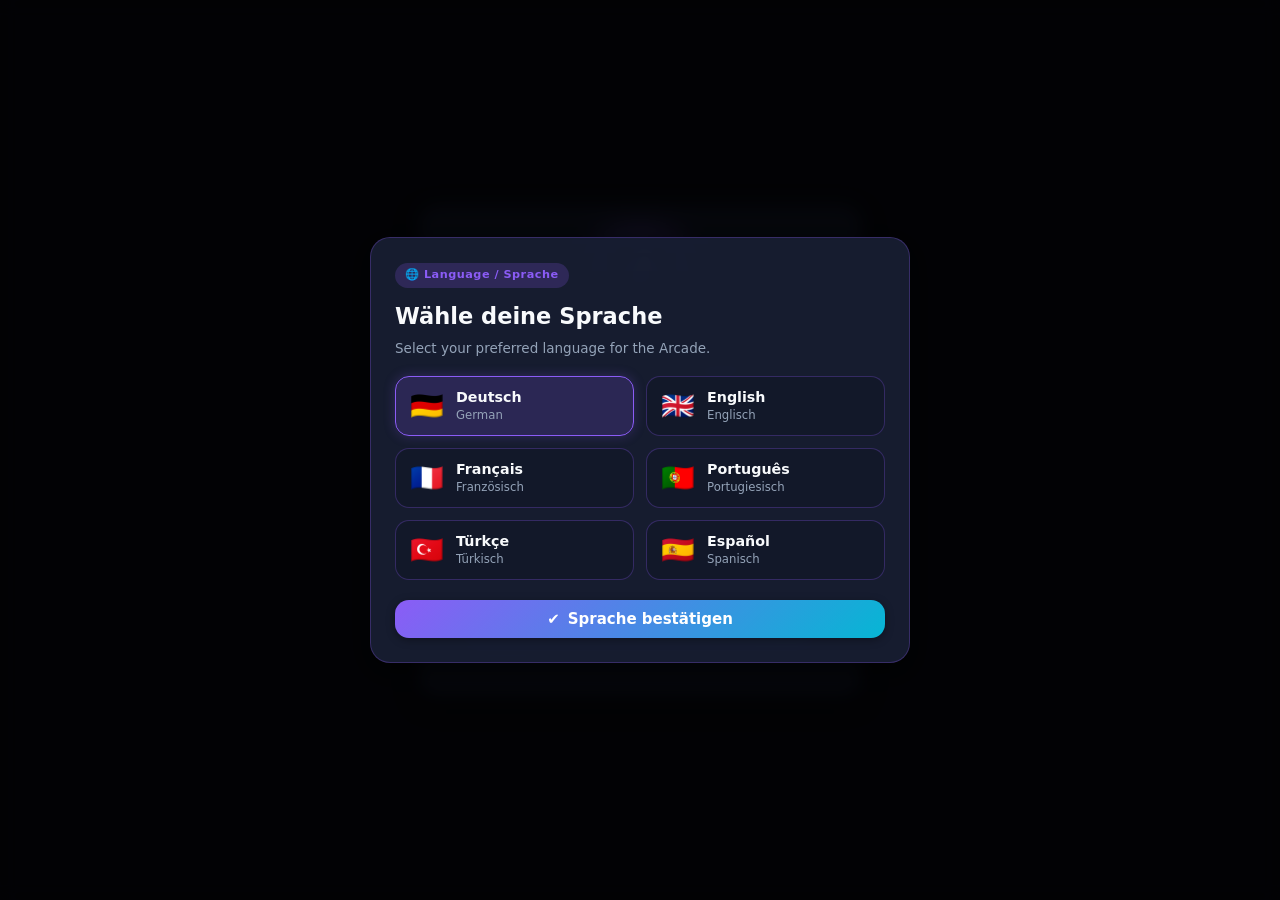
==== index.html @ ad08023c "Release v0.0.47: Real Web-Push notifications for lock-screen / sleeping phones via APNs & FCM" ====
<!DOCTYPE html>
<html lang="de" data-theme="synthwave" data-anim="snappy" data-low-end="false">
  <head>
    <meta charset="UTF-8" />
    <meta name="viewport" content="width=device-width, initial-scale=1.0, maximum-scale=1.0, user-scalable=no" />
    <meta name="theme-color" content="#8b5cf6" />
    <meta name="description" content="Noel Arcade Universe - Die offizielle PWA Gaming & Retro-Suite von noel190427-oss mit 7 Spielen, Minimax KI, VIP Universe & Chiptune Jukebox." />
    <title>Noel Arcade Universe • by noel190427-oss</title>

    <!-- Standard & Windows Desktop PWA Icon Tags -->
    <link rel="icon" href="favicon.svg" type="image/svg+xml" />
    <link rel="icon" type="image/png" sizes="192x192" href="icon-192.png" />
    <link rel="icon" type="image/png" sizes="512x512" href="icon-512.png" />
    <link rel="shortcut icon" href="icon-192.png" type="image/png" />
    <link rel="apple-touch-icon" href="icon-192.png" />
    <meta name="msapplication-TileImage" content="icon-512.png" />
    <meta name="msapplication-TileColor" content="#0a0d17" />

    <link rel="manifest" href="manifest.json" />
    <link rel="stylesheet" href="style.css?v=0.0.42" />
  </head>
  <body>
    <!-- Confetti & Fireworks Particle Canvas -->
    <canvas id="confetti-canvas" class="confetti-canvas" aria-hidden="true"></canvas>

    <!-- VIP Mouse / Touch Sparkle Trail Canvas -->
    <canvas id="vip-sparkle-canvas" class="vip-sparkle-canvas hidden" aria-hidden="true"></canvas>

    <!-- CRT Scanlines Overlay (Optional in Retro Theme) -->
    <div class="scanlines-overlay" id="scanlines-layer" aria-hidden="true"></div>

    <!-- FIRST VISIT: Language Selection Overlay -->
    <section id="language-overlay" class="modal-overlay hidden" aria-modal="true" role="dialog" aria-label="Language Selection">
      <div class="modal-card language-modal-card">
        <div class="modal-badge">🌐 Language / Sprache</div>
        <h2 id="lang-title">Wähle deine Sprache</h2>
        <p class="modal-subtext" id="lang-subtitle">Select your preferred language for the Arcade.</p>
        
        <div class="language-grid" id="language-grid">
          <button class="lang-card active-lang" data-lang="de">
            <span class="flag-icon">🇩🇪</span>
            <div class="lang-info">
              <strong>Deutsch</strong>
              <small>German</small>
            </div>
          </button>
          <button class="lang-card" data-lang="en">
            <span class="flag-icon">🇬🇧</span>
            <div class="lang-info">
              <strong>English</strong>
              <small>Englisch</small>
            </div>
          </button>
          <button class="lang-card" data-lang="fr">
            <span class="flag-icon">🇫🇷</span>
            <div class="lang-info">
              <strong>Français</strong>
              <small>Französisch</small>
            </div>
          </button>
          <button class="lang-card" data-lang="pt">
            <span class="flag-icon">🇵🇹</span>
            <div class="lang-info">
              <strong>Português</strong>
              <small>Portugiesisch</small>
            </div>
          </button>
          <button class="lang-card" data-lang="tr">
            <span class="flag-icon">🇹🇷</span>
            <div class="lang-info">
              <strong>Türkçe</strong>
              <small>Türkisch</small>
            </div>
          </button>
          <button class="lang-card" data-lang="es">
            <span class="flag-icon">🇪🇸</span>
            <div class="lang-info">
              <strong>Español</strong>
              <small>Spanisch</small>
            </div>
          </button>
        </div>

        <button id="confirm-language-btn" class="primary-button full-width">
          <span class="btn-icon">✔️</span> <span data-i18n="confirm_language">Sprache bestätigen</span>
        </button>
      </div>
    </section>

    <!-- QUANTUM CRYPTOGRAPHIC VIP SECURITY PIN PAD MODAL -->
    <section id="vip-auth-modal" class="modal-overlay hidden" aria-modal="true" role="dialog" aria-label="VIP Quantum Security Passcode">
      <div class="modal-card vip-auth-card">
        <div class="modal-header">
          <div class="admin-title-row">
            <span class="security-shield-icon">🛡️</span>
            <div>
              <h2 data-i18n="vip_auth_title">VIP Quantum Security</h2>
              <small data-i18n="vip_auth_subtitle">256-Bit Branching Verifikation</small>
            </div>
          </div>
          <button class="close-modal-btn" id="close-vip-auth-btn" aria-label="Schließen">✕</button>
        </div>

        <div class="vip-auth-body">
          <p class="vip-auth-hint" data-i18n="vip_auth_prompt">Gib den 6-stelligen verschlüsselten VIP Master-Code ein:</p>
          
          <!-- 6 PIN Slot Display -->
          <div class="pin-display-container">
            <div class="pin-slot" data-slot="0"><span class="pin-dot"></span></div>
            <div class="pin-slot" data-slot="1"><span class="pin-dot"></span></div>
            <div class="pin-slot" data-slot="2"><span class="pin-dot"></span></div>
            <div class="pin-slot" data-slot="3"><span class="pin-dot"></span></div>
            <div class="pin-slot" data-slot="4"><span class="pin-dot"></span></div>
            <div class="pin-slot" data-slot="5"><span class="pin-dot"></span></div>
          </div>

          <div class="pin-status-msg" id="pin-auth-status">[BEREIT FÜR EINGABE]</div>

          <!-- Keypad Grid -->
          <div class="pin-keypad-grid" id="pin-keypad-grid">
            <button class="keypad-btn" data-key="1">1</button>
            <button class="keypad-btn" data-key="2">2</button>
            <button class="keypad-btn" data-key="3">3</button>
            <button class="keypad-btn" data-key="4">4</button>
            <button class="keypad-btn" data-key="5">5</button>
            <button class="keypad-btn" data-key="6">6</button>
            <button class="keypad-btn" data-key="7">7</button>
            <button class="keypad-btn" data-key="8">8</button>
            <button class="keypad-btn" data-key="9">9</button>
            <button class="keypad-btn action-key" id="pin-key-clear" title="Löschen">CLR</button>
            <button class="keypad-btn" data-key="0">0</button>
            <button class="keypad-btn action-key" id="pin-key-backspace" title="Rücktaste">⌫</button>
          </div>

          <div class="pin-auth-footer-actions">
            <button class="ghost-button btn-small" id="pin-scramble-btn" title="Tasten anordnen zur Spionageabwehr">🔀 Tasten mischen</button>
            <button class="primary-button vip-gold-btn" id="pin-submit-verify-btn">
              <span>🔓</span> <span data-i18n="verify_code_btn">Verifizieren</span>
            </button>
          </div>
        </div>
      </div>
    </section>

    <!-- WELCOME / ONBOARDING SCREEN -->
    <section id="welcome-screen" class="welcome-screen" aria-modal="true" role="dialog">
      <div class="welcome-card">
        <div class="hero-icon-wrap">
          <img src="favicon.svg" alt="Arcade Icon" class="hero-logo" />
        </div>
        <p class="eyebrow" data-i18n="arcade_edition">Arcade Collection Ultra</p>
        <h1 data-i18n="game_lounge_title">Game Lounge</h1>

        <!-- Step 1: Tutorial Card -->
        <div id="tutorial-card" class="tutorial-card">
          <h2 data-i18n="how_it_works">So geht's</h2>
          <ul class="feature-list">
            <li><span class="bullet-icon">🎮</span> <span data-i18n="tut_step1">7 Retro- & Arcade-Spiele mit intelligenter KI.</span></li>
            <li><span class="bullet-icon">🤖</span> <span data-i18n="tut_step2">Unbesiegbarer Minimax, Markov KI & VIP Admin Menü.</span></li>
            <li><span class="bullet-icon">⚡</span> <span data-i18n="tut_step3">Offline-fähig, 6 Themes, 4 Animationsstile & Low-End Sparmodus.</span></li>
          </ul>
          <button id="continue-tutorial" class="primary-button full-width">
            <span data-i18n="continue_btn">Weiter</span> ➔
          </button>
        </div>

        <!-- Step 2: Name & Avatar Panel -->
        <div id="name-panel" class="name-panel hidden">
          <label for="player-name" data-i18n="what_is_your_name">Wie heißt du?</label>
          <div class="avatar-picker" id="avatar-picker" aria-label="Avatar wählen">
            <button class="avatar-opt active-avatar" data-avatar="👾">👾</button>
            <button class="avatar-opt" data-avatar="🕹️">🕹️</button>
            <button class="avatar-opt" data-avatar="🍄">🍄</button>
            <button class="avatar-opt" data-avatar="🏎️">🏎️</button>
            <button class="avatar-opt" data-avatar="🚀">🚀</button>
            <button class="avatar-opt" data-avatar="🐱">🐱</button>
            <button class="avatar-opt" data-avatar="⚡">⚡</button>
            <button class="avatar-opt" data-avatar="👑">👑</button>
          </div>
          <div class="name-row">
            <input id="player-name" type="text" maxlength="18" placeholder="Dein Spielername" autocomplete="off" />
            <button id="start-game" class="primary-button">
              <span data-i18n="start_game_btn">Los geht's</span> 🚀
            </button>
          </div>
        </div>
      </div>
    </section>

    <!-- MAIN APP SHELL -->
    <main class="app-shell" id="app-shell">
      <!-- TOP NAVIGATION BAR -->
      <header class="topbar hidden" id="topbar">
        <div class="brand-group">
          <div class="logo-title-row">
            <span class="brand-badge" id="brand-badge-el">NOEL</span>
            <h1 class="brand-heading" data-i18n="brand_title">Noel Arcade</h1>
          </div>
          <div class="status-tags">
            <span class="pill-badge pill-online" id="network-status" title="Netzwerkstatus">🟢 Online</span>
            <span class="pill-badge pill-eco hidden" id="eco-badge" title="Low-End Modus aktiv">⚡ ECO</span>
            <span class="pill-badge pill-vip hidden" id="vip-badge-tag" title="VIP Admin aktiv">👑 VIP DEV</span>
          </div>
        </div>

        <div class="topbar-controls">
          <!-- VIP Interactive Money Wallet (Visible & Clickable for VIP) -->
          <div class="vip-wallet-chip hidden" id="vip-wallet-chip" title="VIP Münz-Konto & Geld-Drucker">
            <span>💰</span>
            <strong id="vip-wallet-coins">0</strong>
            <button class="vip-quick-money-btn" id="quick-add-money-btn" title="Münzen drucken">+ Geld</button>
          </div>

          <div class="player-chip" id="player-profile-trigger" title="Spielerprofil ansehen">
            <span class="player-avatar-mini" id="topbar-avatar">👾</span>
            <span class="player-name-label" id="player-label">Gast</span>
          </div>

          <button id="open-vip-btn" class="icon-button vip-trigger-btn" title="VIP & Admin Konsole" aria-label="VIP Admin">
            👑 <span class="vip-glow-dot"></span>
          </button>
          <button id="open-lang-btn" class="icon-button" title="Sprache ändern" aria-label="Sprache">
            <span id="current-lang-tag">🇩🇪 DE</span>
          </button>
          <button id="open-trophies-btn" class="icon-button" title="Errungenschaften & Trophäen" aria-label="Trophäen">
            🏆 <span class="badge-count" id="trophy-count">0</span>
          </button>
          <button id="toggle-sound-btn" class="icon-button" title="Sound umschalten" aria-label="Sound">
            <span id="sound-icon">🔊</span>
          </button>
          <button id="open-shop-btn" class="icon-button" title="🛍️ Coin-Shop & Upgrades" aria-label="Shop" style="background: linear-gradient(135deg, rgba(245, 158, 11, 0.25), rgba(234, 179, 8, 0.4)); border: 1px solid var(--accent-gold); color: #fef08a;">
            🛍️ <span style="font-size:0.75rem; font-weight:bold;">Shop</span>
          </button>
          <button id="open-settings-btn" class="icon-button" title="Einstellungen & Themes" aria-label="Einstellungen">
            ⚙️
          </button>
          <button id="app-reload-btn" class="icon-button" title="App & Spiele neu laden (Aktualisieren ohne F-Tasten)" aria-label="Neu laden">
            🔄
          </button>
        </div>
      </header>

      <!-- VIP SPECIAL ANNOUNCEMENT BANNER -->
      <div class="vip-announcement-banner hidden" id="vip-announcement-banner">
        <span class="vip-announcement-icon">👑</span>
        <span class="vip-announcement-text" id="vip-banner-text">VIP ELITE STATUS AKTIV • Unbegrenzte Cheats, Geld-Drucker & 300cc freigeschaltet!</span>
      </div>

      <!-- RETRO CHIPTUNE JUKEBOX BAR -->
      <div class="jukebox-bar hidden" id="jukebox-bar">
        <div class="jukebox-controls">
          <button class="jukebox-btn" id="jukebox-prev-btn" title="Vorheriger Track">⏮</button>
          <button class="jukebox-btn play-btn" id="jukebox-toggle-btn" title="BGM Chiptune Musik abspielen">▶</button>
          <button class="jukebox-btn" id="jukebox-next-btn" title="Nächster Track">⏭</button>
        </div>
        <div class="jukebox-info">
          <div class="jukebox-visualizer" id="jukebox-vis">
            <span class="vis-bar"></span>
            <span class="vis-bar"></span>
            <span class="vis-bar"></span>
            <span class="vis-bar"></span>
            <span class="vis-bar"></span>
          </div>
          <span class="jukebox-track-name" id="jukebox-track-label">🎶 Chiptune Jukebox: Aus</span>
        </div>
      </div>

      <!-- QUICK NAV BAR -->
      <div class="quick-nav-bar" style="display:flex; gap:8px; margin: 8px 12px 12px 12px; flex-wrap:wrap; justify-content:space-between;">
        <button id="launcher-shop-btn" class="primary-button btn-small" style="flex:1; min-width:135px; background:linear-gradient(135deg, #f59e0b, #eab308); color:#000; font-weight:800; box-shadow: 0 4px 14px rgba(245, 158, 11, 0.35);">
          <span>🛍️</span> Coin-Shop
        </button>
        <button id="launcher-settings-btn" class="secondary-button btn-small" style="flex:1; min-width:135px; background:linear-gradient(135deg, #0284c7, #06b6d4); font-weight:800; color:#fff; box-shadow: 0 4px 14px rgba(6, 182, 212, 0.35);">
          <span>⚙️</span> Einstellungen
        </button>
        <button id="launcher-vip-btn" class="ghost-button btn-small" style="flex:1; min-width:135px; border:1.5px solid #facc15; color:#facc15; font-weight:800; background:rgba(250, 204, 21, 0.08); box-shadow: 0 4px 14px rgba(250, 204, 21, 0.2);">
          <span>👑</span> VIP Admin
        </button>
        <button id="launcher-trophies-btn" class="secondary-button btn-small" style="flex:1; min-width:135px; background:linear-gradient(135deg, #8b5cf6, #ec4899); font-weight:800; color:#fff; box-shadow: 0 4px 14px rgba(139, 92, 246, 0.35);">
          <span>🏆</span> Trophäen
        </button>
      </div>

      <!-- GAME LAUNCHER SELECTOR -->
      <section class="launcher hidden" id="launcher" aria-label="Spiele-Liste">
        <button class="game-card active" data-game="tictactoe" id="btn-game-tictactoe">
          <span class="game-icon">❌⭕</span>
          <div class="game-card-text">
            <strong>Tic-Tac-Toe</strong>
            <small data-i18n="card_ttt_sub">Minimax KI</small>
          </div>
        </button>
        <button class="game-card" data-game="memory" id="btn-game-memory">
          <span class="game-icon">🧠</span>
          <div class="game-card-text">
            <strong>Memory</strong>
            <small data-i18n="card_memory_sub">Paare finden</small>
          </div>
        </button>
        <button class="game-card" data-game="supermario" id="btn-game-supermario">
          <span class="game-icon">🍄🏃</span>
          <div class="game-card-text">
            <strong>Super Mario Run</strong>
            <small data-i18n="card_mario_sub">Raycast KI & Sprung</small>
          </div>
        </button>
        <button class="game-card" data-game="mariokart" id="btn-game-mariokart">
          <span class="game-icon">🏁🏎️</span>
          <div class="game-card-text">
            <strong>Mario Kart Rush</strong>
            <small data-i18n="card_kart_sub">50cc-200cc & Items</small>
          </div>
        </button>
        <button class="game-card" data-game="rps" id="btn-game-rps">
          <span class="game-icon">✊🖐️✌️</span>
          <div class="game-card-text">
            <strong data-i18n="card_rps_title">RPSLS</strong>
            <small data-i18n="card_rps_sub">Markov Vorhersage-KI</small>
          </div>
        </button>
        <button class="game-card" data-game="snake" id="btn-game-snake">
          <span class="game-icon">🐍⚡</span>
          <div class="game-card-text">
            <strong>Neon Snake</strong>
            <small data-i18n="card_snake_sub">Retro Schlangenjagd</small>
          </div>
        </button>
        <button class="game-card" data-game="brickbreaker" id="btn-game-brickbreaker">
          <span class="game-icon">🧱💥</span>
          <div class="game-card-text">
            <strong>Cyber Bricks</strong>
            <small data-i18n="card_bricks_sub">Laser Breakout</small>
          </div>
        </button>
      </section>

      <!-- GAME 1: TIC-TAC-TOE -->
      <section id="tictactoe" class="game-panel active-panel">
        <div class="panel-header">
          <div class="panel-title-wrap">
            <h2>❌⭕ Tic-Tac-Toe</h2>
            <span class="panel-subtitle" data-i18n="ttt_desc">Klassisches 3-in-einer-Reihe mit wählbarer KI</span>
          </div>
          <div class="header-action-group">
            <button class="ghost-button how-to-play-btn" data-guide-game="tictactoe" id="ttt-how-to-play-btn">❓ <span data-i18n="how_to_play">Anleitung</span></button>
            <button class="primary-button" id="reset-tictactoe" data-i18n="restart_btn">Neu starten</button>
          </div>
        </div>

        <div class="panel-controls-row">
          <!-- Opponent Selector -->
          <div class="mode-switch-group" aria-label="Gegner-Modus">
            <button class="mode-button" data-mode="human" data-i18n="mode_human">Mensch vs Mensch</button>
            <button class="mode-button active-mode" data-mode="ai" data-i18n="mode_ai">Mensch vs KI</button>
            <button class="mode-button mp-open-trigger" data-game-type="tictactoe" id="ttt-mp-btn">🌐 Online (Raum-Code)</button>
          </div>

          <!-- AI Difficulty Selector -->
          <div class="mode-switch-group" id="ttt-difficulty-group" aria-label="KI-Schwierigkeit">
            <button class="mode-button" data-ttt-diff="easy" data-i18n="diff_easy">Leicht</button>
            <button class="mode-button" data-ttt-diff="medium" data-i18n="diff_medium">Mittel</button>
            <button class="mode-button active-mode" data-ttt-diff="master" data-i18n="diff_master">Meister (Minimax)</button>
          </div>
        </div>

        <div class="status-banner" id="ttt-status">Du bist X. Die KI spielt O. Du bist am Zug.</div>

        <div class="ttt-container">
          <div class="board" id="ttt-board" aria-label="Tic-Tac-Toe Spielfeld">
            <button class="cell" data-index="0" aria-label="Feld 1"><span class="cell-symbol"></span><span class="ai-eval-score"></span></button>
            <button class="cell" data-index="1" aria-label="Feld 2"><span class="cell-symbol"></span><span class="ai-eval-score"></span></button>
            <button class="cell" data-index="2" aria-label="Feld 3"><span class="cell-symbol"></span><span class="ai-eval-score"></span></button>
            <button class="cell" data-index="3" aria-label="Feld 4"><span class="cell-symbol"></span><span class="ai-eval-score"></span></button>
            <button class="cell" data-index="4" aria-label="Feld 5"><span class="cell-symbol"></span><span class="ai-eval-score"></span></button>
            <button class="cell" data-index="5" aria-label="Feld 6"><span class="cell-symbol"></span><span class="ai-eval-score"></span></button>
            <button class="cell" data-index="6" aria-label="Feld 7"><span class="cell-symbol"></span><span class="ai-eval-score"></span></button>
            <button class="cell" data-index="7" aria-label="Feld 8"><span class="cell-symbol"></span><span class="ai-eval-score"></span></button>
            <button class="cell" data-index="8" aria-label="Feld 9"><span class="cell-symbol"></span><span class="ai-eval-score"></span></button>
          </div>
        </div>

        <div class="game-footer-stats">
          <div class="stat-pill"><span data-i18n="stat_player_wins">Siege:</span> <strong id="ttt-wins-x">0</strong></div>
          <div class="stat-pill"><span data-i18n="stat_draws">Unentschieden:</span> <strong id="ttt-draws">0</strong></div>
          <div class="stat-pill"><span data-i18n="stat_ai_wins">KI-Siege:</span> <strong id="ttt-wins-o">0</strong></div>
        </div>
      </section>

      <!-- GAME 2: MEMORY -->
      <section id="memory" class="game-panel">
        <div class="panel-header">
          <div class="panel-title-wrap">
            <h2>🧠 Memory</h2>
            <span class="panel-subtitle" data-i18n="memory_desc">Finde alle Bildpaare mit möglichst wenigen Versuchen</span>
          </div>
          <div class="header-action-group">
            <button class="ghost-button mp-open-trigger" data-game-type="memory" id="memory-mp-btn">🌐 <span>Online (Raum-Code)</span></button>
            <button class="ghost-button how-to-play-btn" data-guide-game="memory" id="memory-how-to-play-btn">❓ <span data-i18n="how_to_play">Anleitung</span></button>
            <button class="primary-button" id="reset-memory" data-i18n="reshuffle_btn">Neu mischen</button>
          </div>
        </div>

        <div class="panel-controls-row">
          <!-- Theme pack selection -->
          <div class="mode-switch-group" aria-label="Memory Theme">
            <button class="mode-button active-mode" data-mem-theme="arcade">🎮 Arcade</button>
            <button class="mode-button" data-mem-theme="animals">🐾 Tiere</button>
            <button class="mode-button" data-mem-theme="food">🍕 Essen</button>
            <button class="mode-button" data-mem-theme="space">🚀 Space</button>
            <button class="mode-button vip-lock-item" data-mem-theme="vipdiamond" id="mem-vip-theme-btn">👑 VIP Diamond <span class="vip-lock-badge">🔒</span></button>
          </div>
          <!-- Grid size selection -->
          <div class="mode-switch-group" aria-label="Feldgröße">
            <button class="mode-button active-mode" data-mem-grid="4x4">4x4 (8 Paare)</button>
            <button class="mode-button" data-mem-grid="4x5">4x5 (10 Paare)</button>
          </div>
        </div>

        <div class="memory-stats-bar">
          <div class="stat-pill"><span data-i18n="stat_pairs_found">Paare:</span> <strong id="memory-score">0</strong>/<span id="memory-total-pairs">8</span></div>
          <div class="stat-pill"><span data-i18n="stat_attempts">Versuche:</span> <strong id="memory-attempts">0</strong></div>
          <div class="stat-pill"><span data-i18n="stat_combo">Streak:</span> <strong id="memory-combo">0x</strong> 🔥</div>
          <div class="stat-pill"><span data-i18n="stat_time">Zeit:</span> <strong id="memory-timer">0s</strong></div>
        </div>

        <div class="memory-grid-wrapper">
          <div class="memory-grid grid-4x4" id="memory-board" aria-label="Memory Karten"></div>
        </div>
      </section>

      <!-- GAME 3: SUPER MARIO RUN -->
      <section id="supermario" class="game-panel">
        <div class="panel-header">
          <div class="panel-title-wrap">
            <h2>🍄🏃 Super Mario Run</h2>
            <span class="panel-subtitle" data-i18n="mario_desc">Prädiktive Raycast-KI, Doppelsprung & Münzenjagd</span>
          </div>
          <div class="header-action-group">
            <button class="ghost-button how-to-play-btn" data-guide-game="supermario" id="mario-how-to-play-btn">❓ <span data-i18n="how_to_play">Anleitung</span></button>
            <button class="ghost-button vip-lock-item" id="mario-gold-suit-toggle" title="VIP Gold-Anzug & Flugsprung">👑 Gold-Anzug <span class="vip-lock-badge">🔒</span></button>
            <button class="ghost-button" id="mario-ai-toggle" title="KI-Autopilot">🤖 <span data-i18n="ai_autopilot">Autopilot</span></button>
            <button class="primary-button" id="reset-supermario" data-i18n="restart_btn">Neu starten</button>
          </div>
        </div>

        <div class="runner-toolbar">
          <div class="stat-pill"><span data-i18n="stat_score">Score:</span> <strong id="mario-score">0</strong></div>
          <div class="stat-pill">🪙 <span data-i18n="stat_coins">Münzen:</span> <strong id="mario-coins">0</strong></div>
          <div class="stat-pill">🏆 <span data-i18n="stat_highscore">Best:</span> <strong id="mario-highscore">0</strong></div>
          
          <div class="runner-mode-switch" aria-label="Mario Schwierigkeitsmodus">
            <button class="mario-mode-button active-mode" data-mario-mode="easy" data-i18n="diff_easy">Leicht</button>
            <button class="mario-mode-button" data-mario-mode="medium" data-i18n="diff_medium">Mittel</button>
            <button class="mario-mode-button" data-mario-mode="hard" data-i18n="diff_hard">Schwer</button>
          </div>
        </div>

        <div class="status-banner" id="mario-status" data-i18n="mario_hint">Tippe in die Welt oder drücke [LEERTASTE] zum Springen! (Doppelsprung aktiv)</div>

        <div class="runner-world-container">
          <!-- Live AI Autopilot HUD Indicator -->
          <div class="ai-live-hud hidden" id="mario-ai-hud">
            <span class="ai-hud-pulse"></span>
            <strong>🤖 KI-AUTOPILOT AKTIV</strong>
            <span id="mario-ai-telemetry">Raycast: Scanner bereit</span>
          </div>

          <div class="runner-world" id="mario-world" aria-label="Super Mario Runner World" tabindex="0">
            <!-- Parallax layers -->
            <div class="parallax-layer bg-sky"></div>
            <div class="parallax-layer bg-mountains" id="mario-mountains"></div>
            <div class="parallax-layer bg-hills" id="mario-hills"></div>
            <div class="cloud cloud-1"></div>
            <div class="cloud cloud-2"></div>
            <div class="cloud cloud-3"></div>

            <div class="goal-flag" id="mario-goal-flag">
              <span class="goal-flag-top"></span>
              <span class="goal-flag-pole"></span>
            </div>

            <div class="runner-floor" id="mario-floor"></div>
            <div class="runner-shadow" id="mario-shadow"></div>

            <div class="runner-character" id="mario-runner">
              <div class="mario-hat"></div>
              <div class="mario-face"></div>
              <div class="mario-body"></div>
              <div class="mario-arm"></div>
              <div class="mario-leg"></div>
              <div class="god-mode-aura hidden" id="mario-god-aura"></div>
            </div>

            <!-- Particle dust container -->
            <div class="particle-container" id="mario-particles"></div>
            
            <!-- AI Laser Raycast Visualizer Canvas -->
            <canvas class="ai-raycast-canvas" id="mario-raycast-canvas" width="600" height="220"></canvas>

            <!-- Super Mario Run Countdown Overlay (3, 2, 1, RUN!) -->
            <div class="mario-countdown-overlay hidden" id="mario-countdown-overlay">
              <div class="traffic-lights">
                <span class="light red" id="mario-light-1"></span>
                <span class="light yellow" id="mario-light-2"></span>
                <span class="light green" id="mario-light-3"></span>
              </div>
              <h2 class="countdown-text" id="mario-countdown-text">READY</h2>
            </div>
          </div>
        </div>

        <div class="progress-wrap">
          <span class="progress-label-start">🚩 0m</span>
          <div class="progress-track">
            <div class="progress-fill" id="mario-progress-fill"></div>
          </div>
          <span class="progress-label-end" id="mario-progress-label">0%</span>
        </div>
      </section>

      <!-- GAME 4: MARIO KART RUSH -->
      <section id="mariokart" class="game-panel">
        <div class="panel-header">
          <div class="panel-title-wrap">
            <h2>🏁🏎️ Mario Kart Rush</h2>
            <span class="panel-subtitle" data-i18n="kart_desc">50cc-200cc Cups, Mystery Item-Boxen, Drift & 6 KI-Gegner</span>
          </div>
          <div class="header-action-group">
            <button class="ghost-button how-to-play-btn" data-guide-game="mariokart" id="kart-how-to-play-btn">❓ <span data-i18n="how_to_play">Anleitung</span></button>
            <button class="primary-button" id="reset-mariokart" data-i18n="restart_btn">Neu starten</button>
          </div>
        </div>

        <!-- CC Engine / Difficulty Selector (With VIP 200cc & 300cc Locks) -->
        <div class="panel-controls-row">
          <div class="mode-switch-group" aria-label="Hubraum Klasse">
            <button class="mode-button active-mode" data-kart-cc="50">🏎️ 50cc</button>
            <button class="mode-button" data-kart-cc="100">🏎️ 100cc</button>
            <button class="mode-button" data-kart-cc="150">🏎️ 150cc</button>
            <button class="mode-button vip-lock-item" data-kart-cc="200" id="kart-200cc-btn">⚡ 200cc <span class="vip-lock-badge">🔒</span></button>
            <button class="mode-button vip-lock-item" data-kart-cc="300" id="kart-300cc-btn">👑 300cc VIP <span class="vip-lock-badge">🔒</span></button>
          </div>
          <button class="ghost-button toggle-pill" id="toggle-auto-gas">
            🏎️ <span data-i18n="auto_gas_label">Auto-Gas:</span> <strong id="auto-gas-status">AUS</strong>
          </button>
        </div>

        <div class="kart-hud-bar">
          <div class="stat-pill"><span data-i18n="stat_position">Rang:</span> <strong id="kart-rank-pill">#1 / 7</strong></div>
          <div class="stat-pill">⚡ <span data-i18n="stat_speed">Speed:</span> <strong id="kart-speed-pill">0 km/h</strong></div>
          <div class="stat-pill">🔥 <span data-i18n="stat_drift_boost">Drift-Turbo:</span> <strong id="kart-turbo-pill">0%</strong></div>
          <div class="stat-pill">📦 <span data-i18n="stat_item">Item:</span> <strong id="kart-item-pill">LEER</strong></div>
          <div class="stat-pill">🏁 <span data-i18n="stat_distance">Distanz:</span> <strong id="kart-distance-pill">0m / 2000m</strong></div>
        </div>

        <div class="mario-kart-controls-hint">
          <span data-i18n="kart_controls_hint">⌨️ <strong>W / ↑</strong> Gas | <strong>S / ↓</strong> Bremse | <strong>A/D / ←/→</strong> Lenken | <strong>SHIFT/SPACE</strong> Driften | <strong>E</strong> Item nutzen</span>
        </div>

        <div class="canvas-center-wrap">
          <div class="kart-canvas-wrapper">
            <canvas id="mario-kart-canvas" width="480" height="320" aria-label="Mario Kart Rennstrecke"></canvas>
            
            <!-- Race Countdown Overlay (3, 2, 1, GO!) -->
            <div class="kart-countdown-overlay hidden" id="kart-countdown-overlay">
              <div class="traffic-lights">
                <span class="light red" id="traffic-light-1"></span>
                <span class="light yellow" id="traffic-light-2"></span>
                <span class="light green" id="traffic-light-3"></span>
              </div>
              <h2 class="countdown-text" id="kart-countdown-text">READY</h2>
            </div>

            <!-- Mini-map radar overlay -->
            <div class="kart-minimap" id="kart-minimap" aria-hidden="true">
              <div class="minimap-track">
                <div class="minimap-finish">🏁</div>
                <div class="minimap-marker marker-player" id="radar-player"></div>
                <div class="minimap-marker marker-bot" id="radar-bot-0"></div>
                <div class="minimap-marker marker-bot" id="radar-bot-1"></div>
                <div class="minimap-marker marker-bot" id="radar-bot-2"></div>
                <div class="minimap-marker marker-bot" id="radar-bot-3"></div>
                <div class="minimap-marker marker-bot" id="radar-bot-4"></div>
                <div class="minimap-marker marker-bot" id="radar-bot-5"></div>
              </div>
            </div>
          </div>
        </div>

        <!-- Touch Controls for Mobile Kart -->
        <div class="mobile-touch-controls" id="kart-touch-controls">
          <div class="touch-dpad-left">
            <button class="touch-btn" id="touch-kart-left" aria-label="Links">◀</button>
            <button class="touch-btn" id="touch-kart-right" aria-label="Rechts">▶</button>
          </div>
          <div class="touch-dpad-right">
            <button class="touch-btn btn-item" id="touch-kart-item" aria-label="Item nutzen">📦 ITEM</button>
            <button class="touch-btn btn-drift" id="touch-kart-drift" aria-label="Drift">⚡ DRIFT</button>
            <button class="touch-btn btn-brake" id="touch-kart-brake" aria-label="Bremse">🛑</button>
            <button class="touch-btn btn-gas" id="touch-kart-gas" aria-label="Gas">🏎️ GAS</button>
          </div>
        </div>

        <div class="status-banner" id="mario-kart-status">Rennziel: Besiege alle 6 KI-Fahrer und hole Platz 1!</div>
      </section>

      <!-- GAME 5: ROCK-PAPER-SCISSORS-LIZARD-SPOCK (RPSLS) -->
      <section id="rps" class="game-panel">
        <div class="panel-header">
          <div class="panel-title-wrap">
            <h2 data-i18n="rps_title">✊🖐️✌️ Stein, Papier, Schere</h2>
            <span class="panel-subtitle" data-i18n="rps_desc">Mit erweiterter Markov-Ketten Vorhersage-KI</span>
          </div>
          <div class="header-action-group">
            <button class="ghost-button how-to-play-btn" data-guide-game="rps" id="rps-how-to-play-btn">❓ <span data-i18n="how_to_play">Anleitung</span></button>
            <button class="primary-button" id="reset-rps" data-i18n="reset_points_btn">Punkte zurücksetzen</button>
          </div>
        </div>

        <div class="panel-controls-row">
          <div class="mode-switch-group" aria-label="RPS Spielmodus">
            <button class="mode-button active-mode" data-rps-mode="classic" data-i18n="rps_mode_classic">Klassisch (3 Optionen)</button>
            <button class="mode-button" data-rps-mode="lizard_spock" data-i18n="rps_mode_spock">Erweitert (RPSLS - 5 Optionen)</button>
          </div>
        </div>

        <div class="rps-stats-bar">
          <div class="stat-pill"><span data-i18n="stat_you">Du:</span> <strong id="rps-user-score">0</strong></div>
          <div class="stat-pill"><span data-i18n="stat_draws">Unentschieden:</span> <strong id="rps-draw-score">0</strong></div>
          <div class="stat-pill"><span data-i18n="stat_computer">Computer:</span> <strong id="rps-computer-score">0</strong></div>
          <div class="stat-pill">🔥 <span data-i18n="stat_streak">Streak:</span> <strong id="rps-streak">0</strong></div>
        </div>

        <div class="ai-prediction-card">
          <div class="ai-pred-header">
            <span class="ai-badge">🤖 MARKOV AI</span>
            <span class="ai-pred-text" id="rps-ai-prediction-label">Analysiere Spielermuster…</span>
          </div>
          <div class="ai-pred-meter">
            <div class="ai-pred-fill" id="rps-ai-meter-fill" style="width: 35%;"></div>
          </div>
          <div class="markov-heatmap-table hidden" id="markov-debug-table"></div>
        </div>

        <div class="rps-battlefield">
          <div class="racer-card player-box">
            <span class="battle-label" data-i18n="your_pick">Deine Wahl</span>
            <div class="battle-choice-icon" id="rps-user-choice-display">❔</div>
          </div>
          <div class="battle-vs">VS</div>
          <div class="racer-card ai-box">
            <span class="battle-label" data-i18n="ai_pick">KI Wahl</span>
            <div class="battle-choice-icon" id="rps-ai-choice-display">🤖</div>
          </div>
        </div>

        <div class="rps-controls" id="rps-choices-container">
          <button class="rps-choice" data-choice="Stein"><span class="rps-icon">✊</span> <span data-i18n="choice_rock">Stein</span></button>
          <button class="rps-choice" data-choice="Papier"><span class="rps-icon">🖐️</span> <span data-i18n="choice_paper">Papier</span></button>
          <button class="rps-choice" data-choice="Schere"><span class="rps-icon">✌️</span> <span data-i18n="choice_scissors">Schere</span></button>
          <button class="rps-choice rpsls-only hidden" data-choice="Echse"><span class="rps-icon">🦎</span> <span data-i18n="choice_lizard">Echse</span></button>
          <button class="rps-choice rpsls-only hidden" data-choice="Spock"><span class="rps-icon">🖖</span> <span data-i18n="choice_spock">Spock</span></button>
        </div>

        <div class="status-banner" id="rps-status" data-i18n="rps_prompt">Wähle dein Symbol und fordere die Vorhersage-KI heraus!</div>
      </section>

      <!-- GAME 6: NEON SNAKE RETRO -->
      <section id="snake" class="game-panel">
        <div class="panel-header">
          <div class="panel-title-wrap">
            <h2>🐍⚡ Neon Snake Retro</h2>
            <span class="panel-subtitle" data-i18n="snake_desc">Sammle Neon-Äpfel, Bonus-Blitze und wachse unendlich</span>
          </div>
          <div class="header-action-group">
            <button class="ghost-button how-to-play-btn" data-guide-game="snake" id="snake-how-to-play-btn">❓ <span data-i18n="how_to_play">Anleitung</span></button>
            <button class="primary-button" id="reset-snake" data-i18n="restart_btn">Neu starten</button>
          </div>
        </div>

        <div class="snake-hud-bar">
          <div class="stat-pill">🍎 <span data-i18n="stat_score">Score:</span> <strong id="snake-score">0</strong></div>
          <div class="stat-pill">🏆 <span data-i18n="stat_highscore">Highscore:</span> <strong id="snake-highscore">0</strong></div>
          <div class="stat-pill">⚡ <span data-i18n="stat_speed">Tempo:</span> <strong id="snake-speed-level">1x</strong></div>
        </div>

        <div class="canvas-center-wrap">
          <div class="snake-canvas-wrapper">
            <canvas id="snake-canvas" width="400" height="400" aria-label="Neon Snake Spielfeld"></canvas>
            <div class="snake-overlay-msg hidden" id="snake-overlay-msg">
              <h3 id="snake-overlay-title">Game Over</h3>
              <p id="snake-overlay-text">Punkte: 0</p>
              <button class="primary-button" id="snake-overlay-btn" data-i18n="play_again">Nochmal spielen</button>
            </div>
          </div>
        </div>

        <!-- Touch Controls for Snake -->
        <div class="snake-touch-dpad" id="snake-touch-dpad">
          <button class="snake-dpad-btn up" id="snake-touch-up">▲</button>
          <div class="snake-dpad-middle">
            <button class="snake-dpad-btn left" id="snake-touch-left">◀</button>
            <div class="snake-dpad-center"></div>
            <button class="snake-dpad-btn right" id="snake-touch-right">▶</button>
          </div>
          <button class="snake-dpad-btn down" id="snake-touch-down">▼</button>
        </div>

        <div class="status-banner" id="snake-status" data-i18n="snake_hint">Nutze Pfeiltasten, WASD oder das Steuerkreuz zum Steuern.</div>
      </section>

      <!-- GAME 7: CYBER BRICK BREAKER -->
      <section id="brickbreaker" class="game-panel">
        <div class="panel-header">
          <div class="panel-title-wrap">
            <h2>🧱💥 Cyber Brick Breaker</h2>
            <span class="panel-subtitle" data-i18n="bricks_desc">Zerstöre alle Steine, schnapp dir Power-ups und Laser</span>
          </div>
          <div class="header-action-group">
            <button class="ghost-button how-to-play-btn" data-guide-game="brickbreaker" id="bricks-how-to-play-btn">❓ <span data-i18n="how_to_play">Anleitung</span></button>
            <button class="primary-button" id="reset-bricks" data-i18n="restart_btn">Neu starten</button>
          </div>
        </div>

        <div class="brick-hud-bar">
          <div class="stat-pill">⭐ <span data-i18n="stat_score">Score:</span> <strong id="bricks-score">0</strong></div>
          <div class="stat-pill">❤️ <span data-i18n="stat_lives">Leben:</span> <strong id="bricks-lives">3</strong></div>
          <div class="stat-pill">🧱 <span data-i18n="stat_level">Level:</span> <strong id="bricks-level">1</strong></div>
          <div class="stat-pill">🏆 <span data-i18n="stat_highscore">Best:</span> <strong id="bricks-highscore">0</strong></div>
        </div>

        <div class="canvas-center-wrap">
          <div class="bricks-canvas-wrapper">
            <canvas id="bricks-canvas" width="440" height="340" aria-label="Brick Breaker Spielfeld"></canvas>
            <div class="bricks-overlay-msg hidden" id="bricks-overlay-msg">
              <h3 id="bricks-overlay-title">Level geschafft!</h3>
              <p id="bricks-overlay-text">Nächstes Level bereit</p>
              <button class="primary-button" id="bricks-overlay-btn" data-i18n="continue_btn">Weiter</button>
            </div>
          </div>
        </div>

        <!-- Touch Controls for Brick Breaker -->
        <div class="mobile-touch-controls" id="bricks-touch-controls">
          <button class="touch-btn paddle-touch" id="touch-paddle-left">◀ Links</button>
          <button class="touch-btn paddle-touch" id="touch-paddle-launch">🚀 Start / Laser</button>
          <button class="touch-btn paddle-touch" id="touch-paddle-right">Rechts ▶</button>
        </div>

        <div class="status-banner" id="bricks-status" data-i18n="bricks_hint">Bewege den Schläger mit Maus, Touch oder A/D / Pfeiltasten. [LEERTASTE] zum Starten.</div>
      </section>

      <!-- GLOBAL FOOTER -->
      <footer class="app-footer">
        <div class="footer-content">
          <span>🎮 Arcade Collection Ultra & VIP • PWA Offline Ready</span>
          <div class="footer-links">
            <button class="link-btn" id="footer-settings-btn" data-i18n="nav_settings">⚙️ Einstellungen</button>
            <a href="./stats.html" target="_blank" class="link-btn" style="color:#38bdf8; font-weight:700; text-decoration:none;">🟢 Live Spieler-Radar</a>
            <button class="link-btn" id="footer-stats-btn" data-i18n="nav_stats">📊 Statistiken</button>
            <button class="link-btn vip-footer-trigger" id="footer-vip-btn">👑 VIP Admin</button>
            <button class="link-btn" id="footer-reset-all" data-i18n="nav_reset_all">🔄 Alle Scores zurücksetzen</button>
          </div>
        </div>

        <!-- CREATOR & VERSION PILL BUBBLE (Matches Provided Design) -->
        <div class="creator-bubble-wrapper">
          <div class="creator-bubble" id="creator-bubble">
            <span class="bubble-brand" data-i18n="established_2026">ESTABLISHED 2026</span>
            <span class="bubble-divider" aria-hidden="true"></span>
            <span class="bubble-author"><span data-i18n="created_by">Erstellt von</span> <strong>noel190427-oss</strong></span>
            <span class="bubble-divider" aria-hidden="true"></span>
            <span class="bubble-version">v0.0.13 • 2026-09-23</span>
            <button class="bubble-link-btn" id="bubble-whats-new-btn" data-i18n="whats_new">Was ist neu?</button>
            <span class="bubble-divider" aria-hidden="true"></span>
            <button class="bubble-link-btn" id="bubble-privacy-btn" data-i18n="privacy">Datenschutz</button>
          </div>
        </div>
      </footer>
    </main>

    <!-- ==========================================================================
         ONLINE MULTIPLAYER LOBBY MODAL (2-10 PLAYERS, ROOM CODES)
         ========================================================================== -->
    <div id="multiplayer-modal" class="modal-overlay hidden" aria-modal="true" role="dialog" aria-label="Online Multiplayer Lobby">
      <div class="modal-card multiplayer-modal-card">
        <div class="modal-header">
          <div class="admin-title-row">
            <span style="font-size: 1.8rem;">🌐</span>
            <div>
              <h2 data-i18n="multiplayer_title">Online Multiplayer Lobby</h2>
              <small data-i18n="multiplayer_sub">Live-Duelle & Turniere mit 2 bis 10 Spielern</small>
            </div>
          </div>
          <button class="close-modal-btn" id="close-multiplayer-btn" aria-label="Schließen">✕</button>
        </div>

        <!-- 3-OPTION MODE BAR: 1. Offline/KI | 2. Raum erstellen | 3. Raum beitreten -->
        <div class="mp-mode-selection">
          <button class="mp-mode-btn" id="mp-btn-offline-mode">
            <span class="mp-btn-icon">🤖</span>
            <strong>Gegen Computer / KI</strong>
            <small>Offline mit Minimax KI spielen</small>
          </button>
          <button class="mp-mode-btn active-mp-tab" id="mp-tab-create">
            <span class="mp-btn-icon">➕</span>
            <strong>Raum erstellen</strong>
            <small>Host werden & Code teilen</small>
          </button>
          <button class="mp-mode-btn" id="mp-tab-join">
            <span class="mp-btn-icon">🔑</span>
            <strong>Raum beitreten</strong>
            <small>Mit 4-stelligem Code mitspielen</small>
          </button>
        </div>

        <!-- TAB CONTENT 1: RAUM ERSTELLEN -->
        <div class="mp-tab-pane" id="mp-pane-create">
          <div class="mp-form-group">
            <label>Dein Spielername:</label>
            <input type="text" id="mp-host-name" class="mp-input" maxlength="15" placeholder="z. B. Noel" />
          </div>

          <div class="mp-form-group">
            <label>Max. Spieleranzahl (2 bis 10 Spieler):</label>
            <div class="player-count-picker">
              <input type="range" id="mp-max-players-slider" min="2" max="10" value="2" class="mp-slider" />
              <span class="player-count-display" id="mp-max-players-val">2 Spieler</span>
            </div>
          </div>

          <div class="mp-form-group">
            <label>Spiel:</label>
            <select id="mp-game-select" class="mp-select">
              <option value="tictactoe">❌⭕ Tic-Tac-Toe</option>
              <option value="memory">🧠 Memory Matrix</option>
            </select>
          </div>

          <button class="primary-button mp-action-btn" id="mp-create-room-btn">
            <span>🚀 Raum erstellen & Code generieren</span>
          </button>
        </div>

        <!-- TAB CONTENT 2: RAUM BEITRETEN -->
        <div class="mp-tab-pane hidden" id="mp-pane-join">
          <div class="mp-form-group">
            <label>Dein Spielername:</label>
            <input type="text" id="mp-join-name" class="mp-input" maxlength="15" placeholder="Dein Name" />
          </div>

          <div class="mp-form-group">
            <label>4-stelliger Raum-Code:</label>
            <input type="number" id="mp-room-code-input" class="mp-input mp-code-input" placeholder="z. B. 4829" />
          </div>

          <button class="primary-button mp-action-btn" id="mp-join-room-btn">
            <span>🔑 Jetzt Raum beitreten</span>
          </button>
        </div>

        <!-- LOBBY WAITING SCREEN -->
        <div class="mp-lobby-waiting hidden" id="mp-lobby-waiting">
          <div class="room-code-badge-wrap">
            <span>DEIN RAUM-CODE:</span>
            <div class="room-code-large" id="mp-display-code">4829</div>
            <button class="ghost-button copy-code-btn" id="mp-copy-code-btn">📋 Code kopieren</button>
          </div>

          <div class="mp-players-list-wrap">
            <h4>Verbundene Spieler (<span id="mp-current-count">1</span>/<span id="mp-total-count">2</span>):</h4>
            <ul class="mp-players-ul" id="mp-players-ul">
              <!-- Dynamisch befüllt -->
            </ul>
          </div>

          <div class="mp-host-controls" id="mp-host-controls">
            <button class="primary-button mp-start-game-btn" id="mp-host-start-btn">🚀 Spiel jetzt starten</button>
            <p class="mp-waiting-hint">Das Spiel startet automatisch, sobald alle Spieler beigetreten sind.</p>
          </div>
        </div>

        <div class="mp-server-status-bar">
          <span class="mp-dot" id="mp-server-dot">🟢</span>
          <span id="mp-server-status-text">Multiplayer Engine bereit • Bis zu 10 Spieler</span>
        </div>

      </div>
    </div>

    <!-- ==========================================================================
         VIP & ADMINISTRATOR CONSOLE MODAL
         ========================================================================== -->
    <div id="admin-modal" class="modal-overlay hidden" aria-modal="true" role="dialog" aria-label="VIP & Admin Console">
      <div class="modal-card admin-modal-card">
        <div class="modal-header admin-modal-header">
          <div class="admin-title-row">
            <span class="vip-crown-icon">👑</span>
            <div>
              <h2 data-i18n="admin_title">VIP & Administrator Konsole</h2>
              <small data-i18n="admin_subtitle">Entwickler-Werkzeuge, Level-Freischaltung & God-Mode</small>
            </div>
          </div>
          <button class="close-modal-btn" id="close-admin-btn" aria-label="Schließen">✕</button>
        </div>

        <!-- VIP Navigation Tabs -->
        <div class="admin-tab-bar">
          <button class="admin-tab-btn active-admin-tab" data-admin-tab="bank">🏦 VIP Bank & Geld</button>
          <button class="admin-tab-btn" data-admin-tab="cheats">👑 Cheats & Unlock</button>
          <button class="admin-tab-btn" data-admin-tab="physics">⚡ Physik & Engine</button>
          <button class="admin-tab-btn" data-admin-tab="aidebug">🤖 KI & Debugger</button>
          <button class="admin-tab-btn" data-admin-tab="soundboard">🎹 VIP Soundboard</button>
          <button class="admin-tab-btn" data-admin-tab="notifications">🔔 Benachrichtigungen</button>
        </div>

        <!-- TAB 1: VIP BANK & MONEY GENERATOR -->
        <div class="admin-tab-content" id="admin-tab-bank">
          <div class="admin-box vip-bank-vault-box">
            <div class="bank-header-row">
              <div>
                <h3>🏦 VIP Tresor & Geld-Drucker</h3>
                <p class="admin-desc">Generiere unbegrenzte VIP Münzen & Guthaben für dein Arcade-Konto.</p>
              </div>
              <div class="bank-balance-display">
                <span class="balance-label">Guthaben:</span>
                <span class="balance-amount">🪙 <strong id="admin-bank-balance">0</strong></span>
              </div>
            </div>

            <!-- Quick Money Mint Buttons -->
            <div class="admin-btn-row" style="margin: 12px 0;">
              <button class="primary-button vip-gold-btn" id="btn-mint-1k">💵 +1.000 🪙</button>
              <button class="primary-button vip-gold-btn" id="btn-mint-10k">💰 +10.000 🪙</button>
              <button class="primary-button vip-gold-btn" id="btn-mint-100k">💎 +100.000 🪙</button>
              <button class="primary-button vip-gold-btn" id="btn-mint-1m">🏦 +1.000.000 🪙</button>
            </div>

            <!-- Custom Amount Mint -->
            <div class="custom-mint-row">
              <input type="number" id="custom-mint-input" placeholder="Eigener Betrag (z.B. 500000)" min="1" max="999999999" class="custom-mint-field" />
              <button class="secondary-button" id="btn-custom-mint">✨ Geld überweisen</button>
            </div>

            <div class="setting-row" style="margin-top: 14px;">
              <div>
                <strong>Unendlicher Münz-Multiplikator (x100)</strong>
                <p class="setting-desc">Jede gesammelte Münze in Spielen zählt 100-fach.</p>
              </div>
              <label class="toggle-switch">
                <input type="checkbox" id="admin-infinite-coins-toggle" />
                <span class="toggle-slider"></span>
              </label>
            </div>
          </div>
        </div>

        <!-- TAB 2: CHEATS & UNLOCKS -->
        <div class="admin-tab-content hidden" id="admin-tab-cheats">
          <!-- 1-Click Master Unlockers -->
          <div class="admin-box">
            <h3 data-i18n="admin_unlock_title">🔓 Sofort-Freischaltung</h3>
            <p class="admin-desc" data-i18n="admin_unlock_desc">Schalte alle Spielmodi, Cups, Raster und maximalen Trophäen mit 1 Klick frei.</p>
            <div class="admin-btn-row">
              <button class="primary-button vip-gold-btn" id="admin-unlock-all-btn">
                <span>👑</span> <span data-i18n="admin_btn_all_levels">Alle Level & Cups freischalten</span>
              </button>
              <button class="primary-button vip-gold-btn" id="admin-unlock-trophies-btn">
                <span>🏆</span> <span data-i18n="admin_btn_all_trophies">Alle 10 Trophäen freischalten</span>
              </button>
              <button class="secondary-button" id="admin-max-stats-btn">
                <span>💯</span> <span data-i18n="admin_btn_max_stats">Maximal-Statistiken vergeben</span>
              </button>
            </div>
          </div>

          <!-- God Mode Toggles -->
          <div class="admin-box">
            <h3 data-i18n="admin_godmode_title">🛡️ God-Mode & Unverwundbarkeit</h3>
            <div class="setting-row">
              <div>
                <strong>Super Mario Run: Unverwundbarkeit</strong>
                <p class="setting-desc">Mario läuft durch Hindernisse ohne Kollisionsschaden.</p>
              </div>
              <label class="toggle-switch">
                <input type="checkbox" id="admin-god-mario" />
                <span class="toggle-slider"></span>
              </label>
            </div>
            <div class="setting-row">
              <div>
                <strong>Mario Kart: Dauer-Turbo & Stern-Power</strong>
                <p class="setting-desc">Unendlicher Boost, 150 km/h Topspeed und Kollisionsschutz.</p>
              </div>
              <label class="toggle-switch">
                <input type="checkbox" id="admin-god-kart" />
                <span class="toggle-slider"></span>
              </label>
            </div>
            <div class="setting-row">
              <div>
                <strong>Cyber Bricks: Unendliche Bälle & Leben</strong>
                <p class="setting-desc">Bälle fallen nie ins Aus und Schläger hat Dauer-Laser.</p>
              </div>
              <label class="toggle-switch">
                <input type="checkbox" id="admin-god-bricks" />
                <span class="toggle-slider"></span>
              </label>
            </div>
            <div class="setting-row">
              <div>
                <strong>Neon Snake: Wand-Durchgang</strong>
                <p class="setting-desc">Die Schlange kann durch Bildschirmränder gleiten.</p>
              </div>
              <label class="toggle-switch">
                <input type="checkbox" id="admin-god-snake" />
                <span class="toggle-slider"></span>
              </label>
            </div>
          </div>
        </div>

        <!-- TAB 3: PHYSICS & ENGINE -->
        <div class="admin-tab-content hidden" id="admin-tab-physics">
          <div class="admin-box">
            <h3>⚡ Globale Game-Speed & Engine-Takte</h3>
            <div class="setting-group">
              <div class="setting-row-no-border">
                <strong>Game-Speed Multiplikator</strong>
                <span id="admin-speed-val">1.0x</span>
              </div>
              <input type="range" id="admin-speed-slider" min="25" max="300" value="100" class="custom-range" />
            </div>

            <div class="setting-group" style="margin-top: 14px;">
              <div class="setting-row-no-border">
                <strong>Super Mario Sprungkraft</strong>
                <span id="admin-mario-jump-val">12.5</span>
              </div>
              <input type="range" id="admin-mario-jump-slider" min="80" max="220" value="125" class="custom-range" />
            </div>

            <div class="setting-group" style="margin-top: 14px;">
              <div class="setting-row-no-border">
                <strong>Mario Kart Beschleunigung</strong>
                <span id="admin-kart-accel-val">1.0x</span>
              </div>
              <input type="range" id="admin-kart-accel-slider" min="50" max="250" value="100" class="custom-range" />
            </div>

            <div class="admin-btn-row" style="margin-top: 16px;">
              <button class="secondary-button" id="admin-spawn-10balls-btn">💥 10 Multibälle spawnen</button>
              <button class="secondary-button" id="admin-spawn-snake50-btn">🐍 Snake Länge = 50</button>
            </div>
          </div>
        </div>

        <!-- TAB 4: AI & DEBUGGER -->
        <div class="admin-tab-content hidden" id="admin-tab-aidebug">
          <div class="admin-box">
            <h3>🤖 KI-Debug-Overlays & Telemetrie</h3>
            <div class="setting-row">
              <div>
                <strong>Super Mario Raycast-Laser zeichnen</strong>
                <p class="setting-desc">Zeigt Sichtstrahlen, Hindernisdistanzen und Sprungparabeln.</p>
              </div>
              <label class="toggle-switch">
                <input type="checkbox" id="admin-ai-raycast-toggle" checked />
                <span class="toggle-slider"></span>
              </label>
            </div>
            <div class="setting-row">
              <div>
                <strong>Tic-Tac-Toe Minimax Bewertungsbaum</strong>
                <p class="setting-desc">Blendet berechnete Minimax-Scores auf jedem Spielfeld ein.</p>
              </div>
              <label class="toggle-switch">
                <input type="checkbox" id="admin-ai-minimax-tree-toggle" />
                <span class="toggle-slider"></span>
              </label>
            </div>
            <div class="setting-row">
              <div>
                <strong>RPSLS Markov Übergangsmatrix-Heatmap</strong>
                <p class="setting-desc">Zeigt die gelernten Spielerwahrscheinlichkeiten in Echtzeit.</p>
              </div>
              <label class="toggle-switch">
                <input type="checkbox" id="admin-ai-markov-heatmap-toggle" />
                <span class="toggle-slider"></span>
              </label>
            </div>
          </div>
        </div>

        <!-- TAB 5: SOUNDBOARD & VIP THEMES -->
        <div class="admin-tab-content hidden" id="admin-tab-soundboard">
          <div class="admin-box">
            <h3>👑 Exklusive VIP Themes</h3>
            <p class="admin-desc">Aktiviere königliche Designs für VIPs und Administratoren.</p>
            <div class="admin-btn-row">
              <button class="primary-button vip-gold-btn" id="admin-activate-gold-theme">
                ✨ 24K Gold VIP Theme
              </button>
              <button class="primary-button" id="admin-activate-platinum-theme" style="background: linear-gradient(135deg, #0ea5e9, #e0f2fe); color: #000; font-weight: 800;">
                💎 Platinum Diamond Theme
              </button>
            </div>
          </div>

          <div class="admin-box">
            <h3>🎹 Retro Synthesizer Soundboard</h3>
            <p class="admin-desc">Teste die synthetisierten Retro-Soundwellen live.</p>
            <div class="soundboard-grid">
              <button class="soundboard-pad" data-sound-test="coin">🪙 Münze (987Hz)</button>
              <button class="soundboard-pad" data-sound-test="kaching">💰 Kaching Geld</button>
              <button class="soundboard-pad" data-sound-test="jump">🍄 Sprung Sweep</button>
              <button class="soundboard-pad" data-sound-test="powerup">⭐ Powerup Akkord</button>
              <button class="soundboard-pad" data-sound-test="win">🏆 Fanfare</button>
              <button class="soundboard-pad" data-sound-test="laser">🔫 8-Bit Laser</button>
              <button class="soundboard-pad" data-sound-test="drift">🏎️ Drift Sweep</button>
              <button class="soundboard-pad" data-sound-test="explosion">💥 Explosion</button>
            </div>
          </div>
        </div>

        <!-- TAB 6: NOTIFICATIONS & REMINDER CONTROL -->
        <div class="admin-tab-content hidden" id="admin-tab-notifications">
          <!-- GLOBAL BROADCAST TO ALL DEVICES -->
          <div class="admin-box" style="border: 2px solid #ec4899; background: rgba(236, 72, 153, 0.08); border-radius: 12px; padding: 14px;">
            <div style="display: flex; align-items: center; justify-content: space-between; margin-bottom: 6px;">
              <h3 style="color: #f472b6; margin: 0; font-size: 1.15rem;">🌍 Live Broadcast an ALLE Geräte</h3>
              <span class="pill-badge pill-online" id="broadcast-server-dot">🟢 Live-Netzwerk</span>
            </div>
            <p class="admin-desc">Schicke eine Push-Benachrichtigung und Event-Meldung in Echtzeit an <strong>ALLE Geräte</strong> (Windows, Android, Apple iPhone/iPad, Mac), auf denen das Spiel läuft!</p>

            <div style="margin-bottom: 10px;">
              <label style="font-size: 0.8rem; color: var(--text-muted); display: block; margin-bottom: 4px;">⚡ Schnell-Vorlagen (Presets):</label>
              <div style="display: flex; gap: 6px; flex-wrap: wrap;">
                <button class="secondary-button btn-small" id="preset-broadcast-pre-update" style="font-size: 0.75rem; border-color: #f59e0b; color: #fbbf24;">⚡ Vorab-Update Ankündigung</button>
                <button class="secondary-button btn-small" id="preset-broadcast-tournament" style="font-size: 0.75rem;">🏎️ Mario-Kart Turnier</button>
                <button class="secondary-button btn-small" id="preset-broadcast-coins" style="font-size: 0.75rem;">🪙 Doppel-Münzen Event</button>
                <button class="secondary-button btn-small" id="preset-broadcast-boss" style="font-size: 0.75rem;">👑 Noel Highscore-Alarm</button>
                <button class="secondary-button btn-small" id="preset-broadcast-ttt" style="font-size: 0.75rem;">🤖 Minimax Challenge</button>
              </div>
            </div>

            <div style="margin-bottom: 10px;">
              <label style="font-size: 0.8rem; color: var(--text-muted); display: block; margin-bottom: 4px;">✍️ Eigene Nachricht eingeben:</label>
              <input type="text" id="admin-broadcast-custom-text" class="custom-text-input" placeholder="👑 Admin Noel ruft zum großen Turnier auf!" style="width: 100%; padding: 10px 14px; border-radius: 8px; border: 1px solid var(--accent-primary); background: rgba(0,0,0,0.4); color: #fff; box-sizing: border-box;" />
            </div>

            <button class="primary-button full-width" id="admin-broadcast-pre-update-btn" style="background: linear-gradient(135deg, #f59e0b, #ef4444); font-size: 1rem; padding: 12px; margin-bottom: 8px; box-shadow: 0 4px 15px rgba(245, 158, 11, 0.4); border: none; cursor: pointer;">
              <span>⚡</span> <strong>Vorab-Update Ankündigung an ALLE Geräte senden (Vor dem Upload)</strong>
            </button>

            <button class="primary-button full-width" id="admin-send-global-broadcast-btn" style="background: linear-gradient(135deg, #ec4899, #8b5cf6); font-size: 1rem; padding: 12px; box-shadow: 0 4px 15px rgba(236, 72, 153, 0.4); border: none; cursor: pointer;">
              <span>📢</span> <strong>Test-Benachrichtigung an ALLE Geräte senden</strong>
            </button>
            <div id="admin-broadcast-status" style="margin-top: 8px; font-size: 0.85rem; color: #10b981; font-weight: bold; min-height: 20px;"></div>
          </div>

          <div class="admin-box" style="margin-top: 14px;">
            <h3>🔔 Zeitstufen-Simulation & Update-Test</h3>
            <p class="admin-desc">Teste die 4 automatischen Stufen oder simuliere eine echte Update-Benachrichtigung:</p>
            <div class="admin-btn-row" style="margin-bottom: 8px;">
              <button class="primary-button vip-gold-btn" id="admin-test-notif-btn">
                <span>🔔</span> <strong>Direkter VIP Test-Push</strong>
              </button>
              <button class="secondary-button" id="admin-test-pre-update-btn" style="background: linear-gradient(135deg, rgba(245, 158, 11, 0.3), rgba(239, 68, 68, 0.3)); border-color: #f59e0b; color: #fbbf24;">
                <span>⚡</span> <strong>Vorab-Push</strong>
              </button>
              <button class="secondary-button" id="admin-test-update-btn" style="background: linear-gradient(135deg, rgba(56, 189, 248, 0.3), rgba(139, 92, 246, 0.3)); border-color: #38bdf8; color: #fff;">
                <span>🚀</span> <strong>Update-Push</strong>
              </button>
              <button class="secondary-button" id="admin-test-tier1-btn">
                <span>⏰</span> <strong>1 Std. (Pause)</strong>
              </button>
            </div>
            <div class="admin-btn-row">
              <button class="secondary-button" id="admin-test-tier2-btn">
                <span>🔋</span> <strong>Stufe 2: 2 Std. (Energie)</strong>
              </button>
              <button class="secondary-button" id="admin-test-tier3-btn">
                <span>🏎️</span> <strong>Stufe 3: 3 Std. (Rivalen)</strong>
              </button>
              <button class="secondary-button" id="admin-test-tier24-btn">
                <span>🎁</span> <strong>Stufe 4: 24 Std. (Schatz)</strong>
              </button>
            </div>
          <!-- WLAN / NETWORK CUSTOM COINS GIFT CARD (SEND ANY COIN AMOUNT TO ALL PLAYERS) -->
          <div class="admin-box" style="margin-top: 14px; border: 2px solid #facc15; background: rgba(250, 204, 21, 0.08); box-shadow: 0 0 20px rgba(250, 204, 21, 0.25);">
            <h3 style="color: #facc15;">🎁 WLAN / Netzwerk Münzen-Geschenk (Anzahl eingeben & senden)</h3>
            <p class="admin-desc">Gib eine beliebige Anzahl Coins ein. Sobald du auf Senden drückst, erhalten alle Spieler in eurem WLAN / Netzwerk die Coins sofort als Geschenk gutgeschrieben!</p>
            
            <div style="display: flex; gap: 8px; align-items: center; margin: 10px 0;">
              <input type="number" id="admin-custom-gift-coins-input" value="2000" min="1" max="1000000" step="100" style="flex: 1; padding: 10px 14px; font-size: 1.1rem; font-weight: bold; border-radius: 8px; border: 1px solid #facc15; background: rgba(0,0,0,0.5); color: #fde047; text-align: center;" placeholder="Anzahl Coins (z.B. 2000)" />
              <span style="font-size: 1.2rem; font-weight: bold; color: #facc15;">🪙 Coins</span>
            </div>

            <div class="admin-btn-row" style="margin-bottom: 10px; gap: 4px; flex-wrap: wrap;">
              <button type="button" class="secondary-button btn-small gift-coin-preset-btn" data-coins="500">+500</button>
              <button type="button" class="secondary-button btn-small gift-coin-preset-btn" data-coins="1000">+1.000</button>
              <button type="button" class="secondary-button btn-small gift-coin-preset-btn" data-coins="2000">+2.000</button>
              <button type="button" class="secondary-button btn-small gift-coin-preset-btn" data-coins="5000">+5.000</button>
              <button type="button" class="secondary-button btn-small gift-coin-preset-btn" data-coins="10000">+10.000</button>
              <button type="button" class="secondary-button btn-small gift-coin-preset-btn" data-coins="50000">+50.000</button>
            </div>

            <button class="primary-button full-width" id="admin-send-custom-gift-coins-btn" style="background: linear-gradient(135deg, #f59e0b, #eab308); color: #000; font-weight: 900; font-size: 1.05rem; padding: 12px; border: none; cursor: pointer; box-shadow: 0 4px 18px rgba(245, 158, 11, 0.45);">
              <span>🚀</span> <strong>Coins an alle Spieler im WLAN senden</strong>
            </button>
            <div id="admin-gift-status-msg" style="margin-top: 8px; font-size: 0.88rem; font-weight: bold; color: #10b981; text-align: center;"></div>
          </div>

          <!-- Apple & Windows Info Card in Admin -->
          <div class="admin-box" style="margin-top: 14px;">
            <h3>📱 Geräte-Einstellungen (Apple & Windows)</h3>
            <p class="admin-desc">So richtest du Benachrichtigungen auf allen Geräten ein:</p>
            <div style="font-size: 0.84rem; line-height: 1.6; color: var(--text-main); background: rgba(0,0,0,0.25); border-radius: 8px; padding: 12px;">
              <strong style="color: #38bdf8;">🪟 Windows (Google Chrome):</strong> In Chrome Schloss 🔒 klicken ➔ Benachrichtigungen auf „Zulassen“. In Windows-Einstellungen ➔ Benachrichtigungen ➔ Google Chrome auf „Ein“.<br/><br/>
              <strong style="color: #facc15;">🍏 Apple iPhone & iPad (iOS):</strong> In Safari unten auf Teilen <strong>[ 📤 ]</strong> tippen ➔ <strong>„Zum Home-Bildschirm“ ➕</strong> ➔ Arcade-App vom Home-Bildschirm öffnen ➔ ⚙️ Einstellungen ➔ Benachrichtigungen erlauben!
            </div>
          </div>
        </div>
      </div>
    </div>

    <!-- SETTINGS & DISPLAY MODAL -->
    <div id="settings-modal" class="modal-overlay hidden" aria-modal="true" role="dialog" aria-label="Einstellungen">
      <div class="modal-card">
        <div class="modal-header">
          <h2 data-i18n="settings_title">⚙️ Einstellungen</h2>
          <button class="close-modal-btn" id="close-settings-btn" aria-label="Schließen">✕</button>
        </div>

        <div class="settings-body">
          <!-- Theme Selection (With VIP Locks) -->
          <div class="setting-group">
            <label class="setting-title" data-i18n="theme_select_label">🎨 Design Theme</label>
            <div class="theme-picker-grid">
              <button class="theme-opt active-theme" data-theme="synthwave">
                <span class="theme-preview synthwave-preview"></span>
                <strong>Synthwave</strong>
              </button>
              <button class="theme-opt" data-theme="gameboy">
                <span class="theme-preview gameboy-preview"></span>
                <strong>Game Boy 8-Bit</strong>
              </button>
              <button class="theme-opt" data-theme="oled">
                <span class="theme-preview oled-preview"></span>
                <strong>Cyber OLED</strong>
              </button>
              <button class="theme-opt" data-theme="miami">
                <span class="theme-preview miami-preview"></span>
                <strong>Miami Sunset</strong>
              </button>
              <button class="theme-opt" data-theme="nordic">
                <span class="theme-preview nordic-preview"></span>
                <strong>Nordic Slate</strong>
              </button>
              <button class="theme-opt" data-theme="vipgold" id="theme-opt-vipgold">
                <span class="theme-preview vipgold-preview"></span>
                <strong>👑 VIP Gold</strong>
              </button>
              <button class="theme-opt" data-theme="vipplatinum" id="theme-opt-vipplatinum">
                <span class="theme-preview vipplatinum-preview"></span>
                <strong>💎 Platinum</strong>
              </button>
            </div>
          </div>

          <!-- Animation Style Selection -->
          <div class="setting-group">
            <label class="setting-title" data-i18n="anim_style_label">✨ Animations- & Motion-Stil</label>
            <div class="segmented-control">
              <button class="segment-btn active-segment" data-anim="snappy">🚀 Snappy</button>
              <button class="segment-btn" data-anim="smooth">🌊 Smooth</button>
              <button class="segment-btn" data-anim="pixel">👾 Pixel 8-Bit</button>
              <button class="segment-btn" data-anim="eco">⚡ Eco</button>
              <button class="segment-btn" data-anim="vipmatrix" id="anim-opt-vipmatrix">👑 VIP Matrix</button>
            </div>
          </div>

          <!-- Low-End Mode Toggle -->
          <div class="setting-row">
            <div>
              <strong data-i18n="low_end_mode_title">⚡ Low-End / Energiesparmodus</strong>
              <p class="setting-desc" data-i18n="low_end_mode_desc">Deaktiviert Weichzeichner, Partikeleffekte und schont Akku & CPU.</p>
            </div>
            <label class="toggle-switch">
              <input type="checkbox" id="low-end-toggle" />
              <span class="toggle-slider"></span>
            </label>
          </div>

          <!-- CRT Scanlines Toggle -->
          <div class="setting-row">
            <div>
              <strong data-i18n="scanlines_title">📺 CRT Scanlines & Retro-Effekt</strong>
              <p class="setting-desc" data-i18n="scanlines_desc">Retro Röhrenmonitor-Filter über dem Bildschirm.</p>
            </div>
            <label class="toggle-switch">
              <input type="checkbox" id="scanlines-toggle" />
              <span class="toggle-slider"></span>
            </label>
          </div>

          <!-- VIP Mouse Sparkle Particle Trail (Available for all in settings) -->
          <div class="setting-row" id="vip-sparkle-trail-row">
            <div>
              <strong>✨ Sparkle Partikel-Spur</strong>
              <p class="setting-desc">Goldene Glitzer-Spur bei Maus- und Touch-Bewegungen.</p>
            </div>
            <label class="toggle-switch">
              <input type="checkbox" id="vip-sparkle-trail-toggle" />
              <span class="toggle-slider"></span>
            </label>
          </div>

          <!-- Audio Volume -->
          <div class="setting-group">
            <div class="setting-row-no-border">
              <strong data-i18n="sound_volume_label">🔊 Soundeffekte Lautstärke</strong>
              <span id="volume-val-display">50%</span>
            </div>
            <input type="range" id="volume-slider" min="0" max="100" value="50" class="custom-range" />
          </div>

          <!-- Haptic Feedback Toggle -->
          <div class="setting-row">
            <div>
              <strong data-i18n="haptic_label">📳 Haptic Feedback (Vibration)</strong>
              <p class="setting-desc" data-i18n="haptic_desc">Taktile Impulse bei Aktionen auf Smartphones.</p>
            </div>
            <label class="toggle-switch">
              <input type="checkbox" id="haptic-toggle" checked />
              <span class="toggle-slider"></span>
            </label>
          </div>

          <!-- Push & Browser Notifications Toggle -->
          <div class="setting-row">
            <div>
              <strong data-i18n="notifications_title">🔔 Push-Benachrichtigungen (100% Kostenlos für alle Spieler)</strong>
              <p class="setting-desc" data-i18n="notifications_desc">Erhalte automatische Benachrichtigungen bei Updates, Erinnerungen & Boni (Kein VIP nötig!).</p>
            </div>
            <label class="toggle-switch">
              <input type="checkbox" id="notifications-toggle" />
              <span class="toggle-slider"></span>
            </label>
          </div>

          <!-- Direct Test Buttons & Apple iPhone Quick Setup Box in Settings -->
          <div class="setting-group" style="background: rgba(139, 92, 246, 0.08); border: 1px solid var(--accent-primary); border-radius: 10px; padding: 12px; margin-top: 10px;">
            <div style="display: flex; gap: 6px; flex-wrap: wrap;">
              <button class="primary-button btn-small" id="settings-test-notif-btn" style="flex: 1; min-width: 110px; background: linear-gradient(135deg, #0284c7, #06b6d4);">
                <span>🔔</span> <strong>Gratis Test-Push</strong>
              </button>
              <button class="secondary-button btn-small" id="settings-test-pre-update-btn" style="flex: 1; min-width: 110px; background: rgba(245, 158, 11, 0.25); border-color: #f59e0b; color: #fbbf24;">
                <span>⚡</span> <strong>Vorab-Update</strong>
              </button>
              <button class="secondary-button btn-small" id="settings-test-update-btn" style="flex: 1; min-width: 110px; background: rgba(56, 189, 248, 0.2); border-color: #38bdf8; color: #fff;">
                <span>🚀</span> <strong>Update-Push</strong>
              </button>
              <button class="secondary-button btn-small" id="settings-test-tier1-btn" style="flex: 1; min-width: 110px;">
                <span>⏰</span> <strong>1h: Pause</strong>
              </button>
              <button class="secondary-button btn-small" id="settings-test-tier2-btn" style="flex: 1; min-width: 110px;">
                <span>🔋</span> <strong>2h: Energie</strong>
              </button>
              <button class="secondary-button btn-small" id="settings-test-tier3-btn" style="flex: 1; min-width: 110px;">
                <span>🏎️</span> <strong>3h: Rivalen</strong>
              </button>
              <button class="secondary-button btn-small" id="settings-test-tier24-btn" style="flex: 1; min-width: 110px;">
                <span>🎁</span> <strong>24h: Schatz</strong>
              </button>
            </div>

            <!-- Delayed Swipe Test & Global Broadcast Test Buttons directly in Settings -->
            <button class="primary-button full-width btn-small" id="settings-test-delayed-swipe-btn" style="background: linear-gradient(135deg, #10b981, #06b6d4); margin-top: 8px; font-weight: bold; border: none; cursor: pointer;">
              <span>📱</span> <strong>10s Sperrbildschirm-Test (iPhone 11 wegswipen)</strong>
            </button>

            <button class="primary-button full-width btn-small" id="settings-test-broadcast-btn" style="background: linear-gradient(135deg, #ec4899, #8b5cf6); margin-top: 6px; font-weight: bold; border: none; cursor: pointer;">
              <span>📢</span> <strong>Broadcast-Test an ALLE Geräte senden</strong>
            </button>
            
            <button class="ghost-button btn-small full-width" id="toggle-apple-help-btn" style="margin-top: 10px; text-align: center; border: 1px dashed var(--accent-secondary); color: #38bdf8;">
              📱 Wie aktiviere ich es auf dem Apple iPhone? (Hier klicken)
            </button>

            <div id="apple-help-box" class="hidden" style="margin-top: 10px; font-size: 0.82rem; line-height: 1.5; color: var(--text-main); background: rgba(0,0,0,0.3); border-radius: 8px; padding: 10px;">
              <strong style="color: #facc15;">🍏 Apple iPhone Anleitung (iOS 16.4+):</strong><br/>
              <strong>1.</strong> Öffne diese Seite in <strong>Safari</strong> auf deinem iPhone.<br/>
              <strong>2.</strong> Tippe unten auf den Teilen-Knopf <strong>[ 📤 ]</strong> (Viereck mit Pfeil nach oben).<br/>
              <strong>3.</strong> Scrolle etwas runter und wähle <strong>„Zum Home-Bildschirm“ ➕</strong>.<br/>
              <strong>4.</strong> Öffne jetzt die neue <strong>Noel Arcade App</strong> vom iPhone Home-Bildschirm.<br/>
              <strong>5.</strong> Klicke auf ⚙️ Einstellungen, schalte 🔔 Benachrichtigungen an und tippe auf <strong>„Erlauben“</strong>!
            </div>
          </div>

          <!-- App Reload / Force Refresh Button (For 65% Keyboards without F5) -->
          <div class="setting-group" style="margin-top: 18px; border-top: 1px solid var(--border-color); padding-top: 14px;">
            <label class="setting-title">🔄 App & Cache Aktualisieren</label>
            <button class="primary-button full-width" id="settings-force-reload-btn" style="background: linear-gradient(135deg, #0284c7, #06b6d4);">
              <span>🔄</span> <strong>Webseite & Spiele neu laden</strong>
            </button>
            <small style="color: var(--text-muted); display: block; margin-top: 6px; font-size: 0.8rem; line-height: 1.4;">
              Lädt die neueste Version herunter und startet alle Spiele ohne F-Tasten (F5) sauber neu.
            </small>
          </div>
        </div>
      </div>
    </div>

    <!-- ARCADE COIN SHOP MODAL -->
    <div id="shop-modal" class="modal-overlay hidden" aria-modal="true" role="dialog" aria-label="Arcade Coin Shop">
      <div class="modal-card" style="max-width: 820px; width: 95%;">
        <div class="modal-header">
          <div class="shop-header-row">
            <div class="admin-title-row">
              <span style="font-size: 1.8rem;">🛍️</span>
              <div>
                <h2>Arcade Coin-Shop</h2>
                <small>Kaufe Karts, Super Mario Upgrades, Neon Skins & VIP Titel!</small>
              </div>
            </div>
            <div class="shop-balance-chip">
              <span>💰 Dein Guthaben:</span>
              <strong id="shop-modal-coin-balance">0</strong>
            </div>
          </div>
          <button class="close-modal-btn" id="close-shop-btn" aria-label="Schließen">✕</button>
        </div>

        <!-- Shop Category Navigation Tabs -->
        <div class="shop-nav-tabs" id="shop-nav-tabs">
          <button class="shop-tab-btn active-shop-tab" data-shop-tab="karts">🏎️ Karts & Tuning</button>
          <button class="shop-tab-btn" data-shop-tab="mario">🍄 Mario Upgrades</button>
          <button class="shop-tab-btn" data-shop-tab="skins">🐍 Neon Skins</button>
          <button class="shop-tab-btn" data-shop-tab="titles">👑 Titel & Ränge</button>
          <button class="shop-tab-btn" data-shop-tab="music">🎶 Jukebox Tracks</button>
        </div>

        <!-- Tab 1: Karts & Tuning -->
        <div class="shop-tab-content" id="shop-tab-karts">
          <div class="shop-grid" id="shop-grid-karts"></div>
        </div>

        <!-- Tab 2: Mario Upgrades -->
        <div class="shop-tab-content hidden" id="shop-tab-mario">
          <div class="shop-grid" id="shop-grid-mario"></div>
        </div>

        <!-- Tab 3: Neon Skins -->
        <div class="shop-tab-content hidden" id="shop-tab-skins">
          <div class="shop-grid" id="shop-grid-skins"></div>
        </div>

        <!-- Tab 4: Titles -->
        <div class="shop-tab-content hidden" id="shop-tab-titles">
          <div class="shop-grid" id="shop-grid-titles"></div>
        </div>

        <!-- Tab 5: Jukebox Music -->
        <div class="shop-tab-content hidden" id="shop-tab-music">
          <div class="shop-grid" id="shop-grid-music"></div>
        </div>
      </div>
    </div>

    <!-- TROPHIES & ACHIEVEMENTS MODAL -->
    <div id="trophies-modal" class="modal-overlay hidden" aria-modal="true" role="dialog" aria-label="Trophäen">
      <div class="modal-card">
        <div class="modal-header">
          <h2 data-i18n="trophies_title">🏆 Arcade Errungenschaften</h2>
          <button class="close-modal-btn" id="close-trophies-btn" aria-label="Schließen">✕</button>
        </div>
        <p class="modal-subtext" data-i18n="trophies_subtitle">Schalte Trophäen frei, indem du in den Spielen Bestleistungen erzielst!</p>
        <div class="trophies-grid" id="trophies-list"></div>
      </div>
    </div>

    <!-- STATS DASHBOARD MODAL -->
    <div id="stats-modal" class="modal-overlay hidden" aria-modal="true" role="dialog" aria-label="Statistiken">
      <div class="modal-card">
        <div class="modal-header">
          <h2 data-i18n="stats_title">📊 Spieler-Statistiken</h2>
          <button class="close-modal-btn" id="close-stats-btn" aria-label="Schließen">✕</button>
        </div>
        <div class="stats-overview-grid" id="stats-overview-content"></div>
      </div>
    </div>

    <!-- PWA INSTALL BANNER / TOAST -->
    <div class="install-toast hidden" id="install-banner">
      <div class="install-toast-content">
        <img src="favicon.svg" alt="App Icon" class="install-icon" />
        <div>
          <strong data-i18n="install_title">Arcade Ultra installieren</strong>
          <small data-i18n="install_desc">Schneller starten und 100% offline spielen!</small>
        </div>
      </div>
      <div class="install-toast-actions">
        <button class="primary-button btn-small" id="install-pwa-btn" data-i18n="install_btn">Installieren</button>
        <button class="ghost-button btn-small" id="dismiss-install-btn">✕</button>
      </div>
    </div>

    <!-- WHAT'S NEW (CHANGELOG) MODAL -->
    <div id="whats-new-modal" class="modal-overlay hidden" aria-modal="true" role="dialog" aria-label="Was ist neu?">
      <div class="modal-card">
        <div class="modal-header">
          <div class="admin-title-row">
            <span style="font-size: 1.8rem;">🎉</span>
            <div>
              <h2 data-i18n="whats_new_title">Was ist neu in v0.0.44?</h2>
              <small>Noel Arcade Universe • 🛍️ Arcade Coin Shop Edition</small>
            </div>
          </div>
          <button class="close-modal-btn" id="close-whats-new-btn" aria-label="Schließen">✕</button>
        </div>
        <div class="whats-new-content">
          <div class="changelog-item" style="border: 2px solid #ec4899; background: rgba(236, 72, 153, 0.12);">
            <div class="changelog-badge" style="background: linear-gradient(135deg, #ec4899, #8b5cf6); color: #fff; font-weight: bold;">🛍️ NEU: DER GROSSE ARCADE COIN SHOP</div>
            <strong>Verwende deine gesammelten Coins, um coole Karts, Skins, Items & VIP-Titel zu kaufen!</strong>
            <p>Endlich haben alle deine Coins einen echten Nutzen! Im neuen Shop kannst du dir <strong>Gold-Karts</strong>, <strong>Cyber-Boliden</strong>, <strong>Super Mario Unbesiegbarkeits-Sterne</strong>, <strong>Münz-Magneten</strong>, <strong>Regenbogen-Schlangen</strong>, <strong>Laser-Paddles</strong> und exklusive <strong>VIP Titel-Abzeichen</strong> (z.B. 👑 Tycoon, 💎 Legende) freischalten!</p>
          </div>
          <div class="changelog-item" style="border: 1px solid #facc15; background: rgba(250, 204, 21, 0.08);">
            <div class="changelog-badge" style="background: linear-gradient(135deg, #f59e0b, #eab308); color: #000; font-weight: bold;">🏎️ SPÜRBARE GAMEPLAY-BOOSTS & VISUELLE EFFEKTE</div>
            <strong>Gekaufte Items verleihen dir echte Vorteile in allen Minispielen!</strong>
            <p>Der Münz-Magnet saugt automatisch alle Münzen in Mario Run an, der Raketen-Boost katapultiert dich in Mario Kart sofort nach vorne, und Regenbogen-Skins verpassen deinen Spielen lebendige Farbeffekte!</p>
          </div>
          <div class="changelog-item" style="border: 1px solid #facc15; background: rgba(250, 204, 21, 0.08);">
            <div class="changelog-badge" style="background: linear-gradient(135deg, #f59e0b, #eab308); color: #000; font-weight: bold;">🎁 COINS-GESCHENK AN ALLE SPIELER IM WLAN</div>
            <strong>Gib eine beliebige Anzahl Coins ein und verteile sie sofort an alle Spieler im WLAN!</strong>
            <p>Über das Eingabefeld in der 👑 <strong>VIP Admin-Konsole (PIN 145785)</strong> kannst du beliebig viele Münzen an alle Mitspieler verschenken!</p>
          </div>
          <div class="changelog-item" style="border: 1px solid #facc15; background: rgba(250, 204, 21, 0.08);">
            <div class="changelog-badge" style="background: linear-gradient(135deg, #f59e0b, #eab308); color: #000; font-weight: bold;">🔘 2.000 COINS BENACHRICHTIGUNGS-BUTTON</div>
            <strong>Erhalte +2.000 Gratis-Coins direkt aus jeder Push-Benachrichtigung!</strong>
            <p>Jede Benachrichtigung hat jetzt einen interaktiven Button <strong>„🎁 +2.000 Coins abholen“</strong>. Sobald du auf den Button oder die Benachrichtigung tippst, öffnet sich das Spiel und schreibt dir sofort <strong>+2.000 Coins</strong> auf dein Konto gut!</p>
          </div>
          <div class="changelog-item" style="border: 1px solid #38bdf8; background: rgba(56, 189, 248, 0.08);">
            <div class="changelog-badge" style="background: linear-gradient(135deg, rgba(56, 189, 248, 0.5), rgba(139, 92, 246, 0.5)); border-color: #38bdf8; color: #7dd3fc;">🆓 100% KOSTENLOS FÜR ALLE SPIELER (OHNE VIP!)</div>
            <strong>Alle Benachrichtigungen sind für ausnahmslos jeden Spieler komplett gratis!</strong>
            <p>Egal ob Gast, neuer Spieler oder VIP: Jeder erhält automatische Update-Ankündigungen, stündliche Erinnerungen, Tages-Belohnungen und Sperrbildschirm-Pushes auf iPhone & Android – ganz ohne VIP-Code!</p>
          </div>
          <div class="changelog-item" style="border: 1px solid #10b981; background: rgba(16, 185, 129, 0.08);">
            <div class="changelog-badge" style="background: linear-gradient(135deg, rgba(16, 185, 129, 0.5), rgba(6, 182, 212, 0.5)); border-color: #10b981; color: #34d399;">📱 BENACHRICHTIGUNGEN BEI WEGGESWIPTER APP (IPHONE 11 & ANDROID)</div>
            <strong>Erhalte Push-Nachrichten, selbst wenn du die Arcade-App nach oben wegswipest!</strong>
            <p>Dank echter Apple APNs Push-Server Anbindung weckt iOS dein iPhone 11 im Sperrbildschirm zuverlässig auf – selbst wenn du die App im App Switcher komplett beendet hast!</p>
          </div>
          <div class="changelog-item" style="border: 1px solid #06b6d4; background: rgba(6, 182, 212, 0.08);">
            <div class="changelog-badge" style="background: linear-gradient(135deg, rgba(6, 182, 212, 0.5), rgba(59, 130, 246, 0.5)); border-color: #06b6d4; color: #38bdf8;">☁️ AUTOMATISCHER 24/7 GITHUB CLOUD PUSH SERVER</div>
            <strong>Stündliche automatische Erinnerungen direkt aus der Cloud</strong>
            <p>Ein automatischer Cloud-Dienst sendet stündliche Erinnerungen (nach 1h, 2h, 3h, 24h & Updates) an alle registrierten Geräte weltweit.</p>
          </div>
          <div class="changelog-item" style="border: 1px solid #f59e0b; background: rgba(245, 158, 11, 0.08);">
            <div class="changelog-badge" style="background: linear-gradient(135deg, rgba(245, 158, 11, 0.5), rgba(239, 68, 68, 0.5)); border-color: #f59e0b; color: #fbbf24;">⚡ VORAB-UPDATE BENACHRICHTIGUNG (VOR DEM UPLOAD)</div>
            <strong>Benachrichtigungen erscheinen jetzt schon VOR dem Einspielen des Updates!</strong>
            <p>Wenn ein neues Update ansteht, sendet die Arcade eine weltweite Vorab-Ankündigung an alle Spieler („Achtung: Gleich wird ein neues Update hochgeladen, bitte Spielstand sichern!“).</p>
          </div>
        </div>
      </div>
    </div>

    <!-- 2000 COINS REWARD CELEBRATION MODAL -->
    <div id="reward-coins-modal" class="modal-overlay hidden" aria-modal="true" role="dialog" aria-label="Belohnung">
      <div class="modal-card" style="text-align: center; border-color: #facc15; box-shadow: 0 0 40px rgba(250, 204, 21, 0.6); max-width: 440px;">
        <div style="font-size: 3.8rem; margin-bottom: 6px; filter: drop-shadow(0 0 16px #facc15);">🎁💰</div>
        <h2 style="color: #facc15; font-size: 1.6rem; margin: 0 0 8px; font-weight: 900;">+2.000 COINS ERHALTEN!</h2>
        <p id="reward-coins-modal-desc" style="color: #fff; font-size: 0.95rem; line-height: 1.5; margin-bottom: 16px;">
          Du hast erfolgreich <strong>+2.000 Bonus-Coins</strong> aus deiner Benachrichtigung abgeholt!
        </p>
        <div style="background: rgba(0,0,0,0.35); border-radius: 12px; padding: 14px; margin-bottom: 18px; border: 1px solid rgba(250, 204, 21, 0.4);">
          <span style="font-size: 0.85rem; color: #fbbf24;">Neuer Kontostand:</span>
          <div style="font-size: 2rem; font-weight: 900; color: #facc15; margin-top: 4px;" id="reward-coins-modal-balance">🪙 2.000 Coins</div>
        </div>
        <button id="close-reward-coins-btn" class="primary-button full-width" style="background: linear-gradient(135deg, #f59e0b, #eab308); color: #000; font-weight: 900; font-size: 1rem; padding: 12px 18px;">
          <span>🎉</span> <strong>Klasse, Coins mitnehmen & spielen!</strong>
        </button>
      </div>
    </div>

    <!-- PRIVACY POLICY (DATENSCHUTZ) MODAL -->
    <div id="privacy-modal" class="modal-overlay hidden" aria-modal="true" role="dialog" aria-label="Datenschutz">
      <div class="modal-card">
        <div class="modal-header">
          <div class="admin-title-row">
            <span style="font-size: 1.8rem;">🛡️</span>
            <div>
              <h2 data-i18n="privacy_title">Datenschutzerklärung</h2>
              <small>100% Offline, Lokal & Sicher</small>
            </div>
          </div>
          <button class="close-modal-btn" id="close-privacy-btn" aria-label="Schließen">✕</button>
        </div>
        <div class="privacy-content" style="font-size: 0.88rem; line-height: 1.6; color: var(--text-muted);">
          <p style="margin-bottom: 10px;"><strong style="color: var(--text-main);">Zero-Data Collection:</strong> Diese Progressive Web App sammelt, speichert oder überträgt zu keinem Zeitpunkt personenbezogene Daten an externe Server.</p>
          <p style="margin-bottom: 10px;"><strong style="color: var(--text-main);">Lokale Datenspeicherung:</strong> Sämtliche Einstellungen, Trophäen, Highscores und VIP-Tokens verbleiben ausschließlich im lokalen Speicher (LocalStorage) deines eigenen Endgeräts.</p>
          <p style="margin-bottom: 10px;"><strong style="color: var(--text-main);">Offline-Betrieb:</strong> Über den integrierten Service Worker läuft die Anwendung vollständig autark und netzwerkunabhängig.</p>
          <p style="margin-bottom: 14px;"><strong style="color: var(--text-main);">Kontakt & Verantwortlich:</strong> noel190427-oss • acade.game.support@gmail.com</p>
          <a href="privacy.html" class="primary-button" style="display: block; text-align: center; text-decoration: none; padding: 10px 16px; margin-top: 10px;">📄 Vollständige Datenschutzerklärung öffnen (Webseite)</a>
        </div>
      </div>
    </div>

    <!-- UNIVERSAL GAME HOW-TO-PLAY / INSTRUCTIONS MODAL -->
    <div id="guide-modal" class="modal-overlay hidden" aria-modal="true" role="dialog" aria-label="Spielanleitung">
      <div class="modal-card guide-modal-card">
        <div class="modal-header">
          <div class="admin-title-row">
            <span class="guide-game-icon" id="guide-modal-icon" style="font-size: 2rem;">❓</span>
            <div>
              <h2 id="guide-modal-title">Spielanleitung</h2>
              <small id="guide-modal-subtitle">Regeln, Steuerung & Profi-Tipps</small>
            </div>
          </div>
          <button class="close-modal-btn" id="close-guide-btn" aria-label="Schließen">✕</button>
        </div>

        <div class="guide-modal-scroll-body" id="guide-modal-body">
          <!-- Dynamically injected per game -->
        </div>

        <div class="guide-footer-actions">
          <button class="primary-button full-width" id="guide-start-btn">🎮 Verstanden – Los geht's!</button>
        </div>
      </div>
    </div>

    <script src="paho-mqtt.js?v=0.0.45"></script>
    <script src="script.js?v=0.0.45"></script>
  </body>
</html>
---- style.css ----
/* ==========================================================================
   ARCADE COLLECTION ULTRA & VIP - MASTER DESIGN SYSTEM & THEMES
   ========================================================================== */

/* --- ROOT & THEME VARIABLES --- */
:root {
  /* Default: Synthwave Neon */
  --bg-primary: #0a0d17;
  --bg-secondary: #121829;
  --bg-card: rgba(26, 34, 56, 0.85);
  --bg-card-solid: #172036;
  --bg-glass: rgba(18, 24, 41, 0.75);
  --border-color: rgba(139, 92, 246, 0.28);
  --border-highlight: #8b5cf6;
  
  --accent-primary: #8b5cf6;
  --accent-secondary: #06b6d4;
  --accent-hot: #ec4899;
  --accent-success: #10b981;
  --accent-warning: #facc15;
  --accent-danger: #ef4444;
  --accent-gold: #f59e0b;
  
  --text-main: #f8fafc;
  --text-muted: #94a3b8;
  --text-inverse: #0f172a;

  --font-family: system-ui, -apple-system, BlinkMacSystemFont, 'Segoe UI', Roboto, sans-serif;
  --font-mono: 'SFMono-Regular', Consolas, 'Liberation Mono', Menlo, Courier, monospace;

  --shadow-sm: 0 2px 8px rgba(0, 0, 0, 0.35);
  --shadow-md: 0 8px 24px rgba(0, 0, 0, 0.5);
  --shadow-neon: 0 0 16px rgba(139, 92, 246, 0.4);
  --shadow-gold: 0 0 24px rgba(234, 179, 8, 0.55);
  --shadow-platinum: 0 0 24px rgba(56, 189, 248, 0.55);
  
  --radius-sm: 8px;
  --radius-md: 14px;
  --radius-lg: 20px;
  --radius-full: 9999px;

  --ease-spring: cubic-bezier(0.34, 1.56, 0.64, 1);
  --ease-smooth: cubic-bezier(0.4, 0, 0.2, 1);
  --transition-fast: 160ms var(--ease-smooth);
  --transition-normal: 260ms var(--ease-smooth);
}

/* THEME 2: Retro Game Boy 8-Bit */
[data-theme="gameboy"] {
  --bg-primary: #0f380f;
  --bg-secondary: #1a4d1a;
  --bg-card: #306230;
  --bg-card-solid: #306230;
  --bg-glass: #306230;
  --border-color: #8bac0f;
  --border-highlight: #9bbc0f;
  
  --accent-primary: #8bac0f;
  --accent-secondary: #9bbc0f;
  --accent-hot: #8bac0f;
  --accent-success: #9bbc0f;
  --accent-warning: #8bac0f;
  --accent-danger: #0f380f;
  --accent-gold: #9bbc0f;
  
  --text-main: #9bbc0f;
  --text-muted: #8bac0f;
  --text-inverse: #0f380f;

  --shadow-sm: 3px 3px 0px #0f380f;
  --shadow-md: 5px 5px 0px #0f380f;
  --shadow-neon: none;

  --radius-sm: 0px;
  --radius-md: 0px;
  --radius-lg: 0px;
  --radius-full: 0px;
}

/* THEME 3: Cyber OLED Dark */
[data-theme="oled"] {
  --bg-primary: #000000;
  --bg-secondary: #080808;
  --bg-card: #121212;
  --bg-card-solid: #121212;
  --bg-glass: rgba(18, 18, 18, 0.95);
  --border-color: #262626;
  --border-highlight: #10b981;
  
  --accent-primary: #10b981;
  --accent-secondary: #3b82f6;
  --accent-hot: #f43f5e;
  --accent-success: #10b981;
  --accent-warning: #eab308;
  --accent-danger: #ef4444;
  --accent-gold: #facc15;
  
  --text-main: #ffffff;
  --text-muted: #a3a3a3;
  --text-inverse: #000000;

  --shadow-sm: 0 2px 6px rgba(0, 0, 0, 0.8);
  --shadow-md: 0 6px 18px rgba(0, 0, 0, 0.9);
  --shadow-neon: 0 0 12px rgba(16, 185, 129, 0.35);
}

/* THEME 4: Miami Sunset Glass */
[data-theme="miami"] {
  --bg-primary: #1a0b2e;
  --bg-secondary: #271345;
  --bg-card: rgba(59, 23, 89, 0.75);
  --bg-card-solid: #3b1759;
  --bg-glass: rgba(39, 19, 69, 0.8);
  --border-color: rgba(244, 63, 94, 0.35);
  --border-highlight: #f43f5e;
  
  --accent-primary: #f43f5e;
  --accent-secondary: #fb923c;
  --accent-hot: #ec4899;
  --accent-success: #34d399;
  --accent-warning: #fde047;
  --accent-danger: #e11d48;
  --accent-gold: #f59e0b;
  
  --text-main: #fff1f2;
  --text-muted: #fbcfe8;
  --text-inverse: #1a0b2e;

  --shadow-sm: 0 4px 12px rgba(244, 63, 94, 0.15);
  --shadow-md: 0 10px 30px rgba(244, 63, 94, 0.25);
  --shadow-neon: 0 0 20px rgba(244, 63, 94, 0.4);
}

/* THEME 5: Nordic Slate Light */
[data-theme="nordic"] {
  --bg-primary: #f1f5f9;
  --bg-secondary: #ffffff;
  --bg-card: #ffffff;
  --bg-card-solid: #ffffff;
  --bg-glass: rgba(255, 255, 255, 0.92);
  --border-color: #cbd5e1;
  --border-highlight: #4f46e5;
  
  --accent-primary: #4f46e5;
  --accent-secondary: #0284c7;
  --accent-hot: #e11d48;
  --accent-success: #059669;
  --accent-warning: #d97706;
  --accent-danger: #dc2626;
  --accent-gold: #d97706;
  
  --text-main: #0f172a;
  --text-muted: #64748b;
  --text-inverse: #ffffff;

  --shadow-sm: 0 1px 3px rgba(0, 0, 0, 0.08);
  --shadow-md: 0 4px 14px rgba(0, 0, 0, 0.1);
  --shadow-neon: 0 0 10px rgba(79, 70, 229, 0.25);
}

/* THEME 6: 👑 VIP Royal 24K Gold */
[data-theme="vipgold"] {
  --bg-primary: #0a0907;
  --bg-secondary: #17140e;
  --bg-card: rgba(36, 30, 18, 0.92);
  --bg-card-solid: #241e12;
  --bg-glass: rgba(28, 23, 14, 0.88);
  --border-color: rgba(234, 179, 8, 0.4);
  --border-highlight: #facc15;
  
  --accent-primary: #f59e0b;
  --accent-secondary: #facc15;
  --accent-hot: #f97316;
  --accent-success: #10b981;
  --accent-warning: #facc15;
  --accent-danger: #ef4444;
  --accent-gold: #facc15;
  
  --text-main: #fefce8;
  --text-muted: #eab308;
  --text-inverse: #0a0907;

  --shadow-sm: 0 2px 10px rgba(234, 179, 8, 0.25);
  --shadow-md: 0 8px 32px rgba(234, 179, 8, 0.4);
  --shadow-neon: 0 0 28px rgba(250, 204, 21, 0.6);
}

/* THEME 7: 💎 VIP Cyber Platinum Diamond */
[data-theme="vipplatinum"] {
  --bg-primary: #030712;
  --bg-secondary: #0b1329;
  --bg-card: rgba(17, 28, 56, 0.9);
  --bg-card-solid: #111c38;
  --bg-glass: rgba(13, 22, 45, 0.85);
  --border-color: rgba(56, 189, 248, 0.38);
  --border-highlight: #38bdf8;
  
  --accent-primary: #38bdf8;
  --accent-secondary: #e0f2fe;
  --accent-hot: #f43f5e;
  --accent-success: #34d399;
  --accent-warning: #facc15;
  --accent-danger: #ef4444;
  --accent-gold: #38bdf8;
  
  --text-main: #f0f9ff;
  --text-muted: #7dd3fc;
  --text-inverse: #030712;

  --shadow-sm: 0 2px 10px rgba(56, 189, 248, 0.25);
  --shadow-md: 0 8px 32px rgba(56, 189, 248, 0.4);
  --shadow-neon: 0 0 28px rgba(56, 189, 248, 0.6);
}

/* --- ANIMATION STYLES --- */
[data-anim="snappy"] * {
  transition-timing-function: var(--ease-spring);
}
[data-anim="snappy"] .game-card:hover,
[data-anim="snappy"] .primary-button:hover,
[data-anim="snappy"] .icon-button:hover {
  transform: translateY(-2px) scale(1.02);
}

[data-anim="smooth"] * {
  transition-duration: 280ms !important;
  transition-timing-function: cubic-bezier(0.16, 1, 0.3, 1) !important;
}

[data-anim="pixel"] * {
  transition-timing-function: steps(3) !important;
}

[data-anim="eco"] *,
[data-low-end="true"] * {
  transition: none !important;
  animation-duration: 0.01ms !important;
  animation-iteration-count: 1 !important;
}

/* VIP Matrix Hyper Animation */
[data-anim="vipmatrix"] {
  --transition-fast: 140ms cubic-bezier(0.175, 0.885, 0.32, 1.275);
}
[data-anim="vipmatrix"] .game-card:hover,
[data-anim="vipmatrix"] .primary-button:hover {
  transform: translateY(-3px) scale(1.04);
  box-shadow: var(--shadow-gold);
}
[data-anim="vipmatrix"] .topbar {
  animation: vipBorderGlow 4s infinite alternate;
}
@keyframes vipBorderGlow {
  0% { border-color: rgba(250, 204, 21, 0.3); }
  100% { border-color: rgba(250, 204, 21, 0.85); box-shadow: 0 0 20px rgba(250, 204, 21, 0.3); }
}

/* --- LOW END & ECO MODE OVERRIDES --- */
[data-low-end="true"] {
  --shadow-sm: none;
  --shadow-md: 0 2px 4px rgba(0, 0, 0, 0.4);
  --shadow-neon: none;
  --shadow-gold: none;
  --shadow-platinum: none;
  --bg-card: var(--bg-card-solid);
  --bg-glass: var(--bg-card-solid);
}
[data-low-end="true"] .modal-card,
[data-low-end="true"] .topbar,
[data-low-end="true"] .game-card,
[data-low-end="true"] .game-panel {
  backdrop-filter: none !important;
  -webkit-backdrop-filter: none !important;
}

/* --- CONFETTI & SPARKLE CANVAS --- */
.confetti-canvas {
  position: fixed;
  inset: 0;
  pointer-events: none;
  z-index: 2000;
}
.vip-sparkle-canvas {
  position: fixed;
  inset: 0;
  pointer-events: none;
  z-index: 1500;
}

/* --- CRT SCANLINES LAYER --- */
.scanlines-overlay {
  position: fixed;
  inset: 0;
  pointer-events: none;
  z-index: 999;
  opacity: 0;
  background: linear-gradient(
    rgba(18, 16, 16, 0) 50%, 
    rgba(0, 0, 0, 0.25) 50%
  ), linear-gradient(
    90deg,
    rgba(255, 0, 0, 0.03),
    rgba(0, 255, 0, 0.01),
    rgba(0, 255, 0, 0.03)
  );
  background-size: 100% 4px, 6px 100%;
  transition: opacity 0.3s ease;
}
body.show-scanlines .scanlines-overlay {
  opacity: 1;
}

/* --- BASE STYLES --- */
*, *::before, *::after {
  box-sizing: border-box;
  margin: 0;
  padding: 0;
  -webkit-tap-highlight-color: transparent;
}

html, body {
  width: 100%;
  min-height: 100%;
  background-color: var(--bg-primary);
  color: var(--text-main);
  font-family: var(--font-family);
  line-height: 1.5;
  overflow-x: hidden;
  font-size: 15px;
}

button, input, select {
  font-family: inherit;
  font-size: inherit;
  color: inherit;
}

.hidden {
  display: none !important;
}

/* --- BUTTONS & CONTROLS --- */
.primary-button {
  display: inline-flex;
  align-items: center;
  justify-content: center;
  gap: 8px;
  background: linear-gradient(135deg, var(--accent-primary), var(--accent-secondary));
  color: #ffffff;
  border: none;
  padding: 10px 20px;
  border-radius: var(--radius-md);
  font-weight: 700;
  cursor: pointer;
  box-shadow: var(--shadow-sm);
  transition: transform var(--transition-fast), box-shadow var(--transition-fast), filter var(--transition-fast);
}
.primary-button:hover {
  filter: brightness(1.1);
  box-shadow: var(--shadow-neon);
}
.primary-button:active {
  transform: scale(0.97);
}
.primary-button.full-width {
  width: 100%;
}
.primary-button.btn-small {
  padding: 6px 14px;
  font-size: 0.85rem;
  border-radius: var(--radius-sm);
}

.vip-gold-btn {
  background: linear-gradient(135deg, #f59e0b, #facc15) !important;
  color: #000000 !important;
  font-weight: 900;
  box-shadow: var(--shadow-gold) !important;
}
.vip-gold-btn:hover {
  filter: brightness(1.15) !important;
}

.secondary-button {
  background: var(--bg-secondary);
  color: var(--text-main);
  border: 1px solid var(--border-color);
  padding: 10px 18px;
  border-radius: var(--radius-md);
  font-weight: 600;
  cursor: pointer;
  transition: all var(--transition-fast);
}
.secondary-button:hover {
  border-color: var(--accent-primary);
  background: var(--bg-card-solid);
}

.ghost-button {
  background: transparent;
  color: var(--text-muted);
  border: 1px solid var(--border-color);
  padding: 8px 14px;
  border-radius: var(--radius-sm);
  cursor: pointer;
  font-weight: 600;
  transition: all var(--transition-fast);
}
.ghost-button:hover {
  color: var(--text-main);
  border-color: var(--accent-primary);
  background: rgba(139, 92, 246, 0.1);
}
.toggle-pill {
  border-radius: var(--radius-full);
}

.icon-button {
  display: inline-flex;
  align-items: center;
  justify-content: center;
  background: var(--bg-card);
  border: 1px solid var(--border-color);
  color: var(--text-main);
  width: 40px;
  height: 40px;
  border-radius: var(--radius-md);
  cursor: pointer;
  font-size: 1.1rem;
  position: relative;
  transition: all var(--transition-fast);
}
.icon-button:hover {
  border-color: var(--accent-primary);
  background: var(--bg-card-solid);
  transform: translateY(-1px);
}
.vip-trigger-btn {
  border-color: var(--accent-gold);
  background: rgba(245, 158, 11, 0.15);
}
.vip-glow-dot {
  position: absolute;
  top: 4px;
  right: 4px;
  width: 7px;
  height: 7px;
  background: #facc15;
  border-radius: 50%;
  box-shadow: 0 0 8px #facc15;
  animation: pulse 1.2s infinite;
}

#open-lang-btn {
  width: auto;
  padding: 0 10px;
  font-size: 0.85rem;
  font-weight: 700;
}

.badge-count {
  position: absolute;
  top: -4px;
  right: -4px;
  background: var(--accent-hot);
  color: #fff;
  font-size: 0.65rem;
  font-weight: 800;
  padding: 1px 5px;
  border-radius: var(--radius-full);
}

/* ==========================================================================
   VIP VISIBILITY & LOCK MANAGEMENT (NON-VIP vs VIP)
   ========================================================================== */
.vip-lock-badge {
  font-size: 0.75rem;
  margin-left: 4px;
  filter: drop-shadow(0 0 4px #ef4444);
}
.vip-lock-item {
  position: relative;
}

/* NON-VIP STATE: Dimmed & Clickable to trigger unlock modal */
html:not(.is-vip-active) .vip-lock-item {
  opacity: 0.65;
  border-style: dashed;
}
html:not(.is-vip-active) .vip-lock-item:hover {
  opacity: 0.9;
  border-color: #facc15;
}

/* VIP ACTIVE STATE: Glowing gold & Crown badges */
html.is-vip-active .vip-lock-badge {
  display: none;
}
html.is-vip-active .vip-lock-item {
  opacity: 1 !important;
  border-style: solid;
  border-color: var(--accent-gold);
  box-shadow: 0 0 10px rgba(250, 204, 21, 0.25);
}

/* VIP TOPBAR WALLET & ANNOUNCEMENT BANNER */
.vip-wallet-chip {
  display: inline-flex;
  align-items: center;
  gap: 8px;
  background: rgba(245, 158, 11, 0.18);
  border: 1px solid var(--accent-gold);
  border-radius: var(--radius-full);
  padding: 4px 10px;
  font-weight: 800;
  font-size: 0.85rem;
  color: #fef08a;
  box-shadow: 0 0 12px rgba(250, 204, 21, 0.35);
  animation: fadeIn 0.3s ease-out;
}
.vip-quick-money-btn {
  background: #facc15;
  color: #000;
  border: none;
  padding: 2px 8px;
  border-radius: var(--radius-full);
  font-size: 0.75rem;
  font-weight: 900;
  cursor: pointer;
  transition: transform 0.15s ease;
}
.vip-quick-money-btn:hover {
  transform: scale(1.1);
  background: #fde047;
}

.vip-announcement-banner {
  display: flex;
  align-items: center;
  gap: 10px;
  background: linear-gradient(90deg, rgba(245, 158, 11, 0.25), rgba(234, 179, 8, 0.1));
  border: 1px solid var(--accent-gold);
  border-radius: var(--radius-md);
  padding: 8px 14px;
  margin-bottom: 14px;
  font-size: 0.85rem;
  font-weight: 700;
  color: #fef08a;
  box-shadow: 0 0 16px rgba(250, 204, 21, 0.2);
  animation: slideDown 0.3s ease-out;
}
.vip-announcement-icon {
  font-size: 1.3rem;
  filter: drop-shadow(0 0 6px #facc15);
}

/* VIP BANK VAULT IN ADMIN MODAL */
.vip-bank-vault-box {
  border-color: #facc15;
  background: radial-gradient(circle at top right, rgba(250, 204, 21, 0.15), rgba(20, 16, 8, 0.95));
}
.bank-header-row {
  display: flex;
  align-items: center;
  justify-content: space-between;
  flex-wrap: wrap;
  gap: 12px;
  border-bottom: 1px solid rgba(250, 204, 21, 0.25);
  padding-bottom: 12px;
}
.bank-balance-display {
  background: #0a0907;
  border: 1px solid #facc15;
  border-radius: var(--radius-md);
  padding: 8px 16px;
  text-align: right;
}
.balance-label {
  display: block;
  font-size: 0.72rem;
  color: #ca8a04;
  text-transform: uppercase;
  font-weight: 800;
}
.balance-amount {
  font-size: 1.4rem;
  font-weight: 900;
  color: #facc15;
}
.custom-mint-row {
  display: flex;
  gap: 8px;
  margin-top: 10px;
}
.custom-mint-field {
  flex: 1;
  background: #0a0907;
  border: 1px solid #ca8a04;
  border-radius: var(--radius-md);
  padding: 10px 14px;
  color: #fef08a;
  font-weight: 700;
  outline: none;
}
.custom-mint-field:focus {
  border-color: #facc15;
  box-shadow: 0 0 10px rgba(250, 204, 21, 0.4);
}

/* --- RETRO CHIPTUNE JUKEBOX BAR --- */
.jukebox-bar {
  display: flex;
  align-items: center;
  justify-content: space-between;
  background: var(--bg-glass);
  border: 1px solid var(--border-color);
  border-radius: var(--radius-md);
  padding: 8px 14px;
  margin-bottom: 16px;
  gap: 12px;
  backdrop-filter: blur(10px);
  -webkit-backdrop-filter: blur(10px);
  box-shadow: var(--shadow-sm);
  animation: fadeIn 0.3s ease-out;
}
.jukebox-controls {
  display: flex;
  align-items: center;
  gap: 6px;
}
.jukebox-btn {
  background: var(--bg-secondary);
  border: 1px solid var(--border-color);
  color: var(--text-main);
  width: 32px;
  height: 32px;
  border-radius: var(--radius-sm);
  cursor: pointer;
  display: flex;
  align-items: center;
  justify-content: center;
  font-size: 0.9rem;
  transition: all var(--transition-fast);
}
.jukebox-btn:hover {
  border-color: var(--accent-primary);
  background: var(--bg-card-solid);
}
.jukebox-btn.play-btn {
  background: rgba(139, 92, 246, 0.2);
  border-color: var(--accent-primary);
  color: var(--accent-primary);
  font-weight: 800;
}
.jukebox-info {
  display: flex;
  align-items: center;
  gap: 10px;
}
.jukebox-track-name {
  font-size: 0.82rem;
  font-weight: 700;
  color: var(--text-muted);
}
.jukebox-visualizer {
  display: flex;
  align-items: flex-end;
  gap: 3px;
  height: 16px;
}
.vis-bar {
  width: 3px;
  height: 4px;
  background: var(--accent-secondary);
  border-radius: 2px;
  transition: height 0.15s ease;
}
.jukebox-bar.playing .vis-bar:nth-child(1) { animation: eqPulse 0.4s infinite alternate; }
.jukebox-bar.playing .vis-bar:nth-child(2) { animation: eqPulse 0.6s infinite alternate 0.1s; }
.jukebox-bar.playing .vis-bar:nth-child(3) { animation: eqPulse 0.35s infinite alternate 0.2s; }
.jukebox-bar.playing .vis-bar:nth-child(4) { animation: eqPulse 0.5s infinite alternate 0.05s; }
.jukebox-bar.playing .vis-bar:nth-child(5) { animation: eqPulse 0.45s infinite alternate 0.15s; }

@keyframes eqPulse {
  0% { height: 3px; }
  100% { height: 16px; }
}

/* --- MODAL SYSTEM --- */
.modal-overlay {
  position: fixed;
  inset: 0;
  background: rgba(0, 0, 0, 0.78);
  backdrop-filter: blur(8px);
  -webkit-backdrop-filter: blur(8px);
  display: flex;
  align-items: center;
  justify-content: center;
  z-index: 1000;
  padding: 16px;
  animation: fadeIn 0.2s ease-out;
}

.modal-card {
  background: var(--bg-card);
  border: 1px solid var(--border-color);
  border-radius: var(--radius-lg);
  box-shadow: var(--shadow-md);
  width: 100%;
  max-width: 540px;
  max-height: 90vh;
  overflow-y: auto;
  padding: 24px;
  position: relative;
  backdrop-filter: blur(16px);
  -webkit-backdrop-filter: blur(16px);
}

.modal-header {
  display: flex;
  align-items: center;
  justify-content: space-between;
  margin-bottom: 16px;
}
.close-modal-btn {
  background: transparent;
  border: none;
  color: var(--text-muted);
  font-size: 1.4rem;
  cursor: pointer;
  padding: 4px;
  line-height: 1;
}
.close-modal-btn:hover {
  color: var(--text-main);
}
.modal-badge {
  display: inline-block;
  background: rgba(139, 92, 246, 0.2);
  color: var(--accent-primary);
  font-size: 0.75rem;
  font-weight: 800;
  padding: 4px 10px;
  border-radius: var(--radius-full);
  margin-bottom: 12px;
  letter-spacing: 0.5px;
}
.modal-subtext {
  color: var(--text-muted);
  font-size: 0.9rem;
  margin-top: 4px;
  margin-bottom: 18px;
}

/* --- QUANTUM VIP PIN AUTH MODAL --- */
.vip-auth-card {
  max-width: 400px;
  border-color: #facc15;
  box-shadow: 0 0 35px rgba(250, 204, 21, 0.35);
}
.security-shield-icon {
  font-size: 2rem;
  filter: drop-shadow(0 0 10px #facc15);
}
.vip-auth-hint {
  font-size: 0.85rem;
  color: var(--text-muted);
  text-align: center;
  margin-bottom: 12px;
}

.pin-display-container {
  display: flex;
  justify-content: center;
  gap: 10px;
  margin: 14px 0 10px;
}
.pin-slot {
  width: 40px;
  height: 46px;
  background: var(--bg-secondary);
  border: 2px solid var(--border-color);
  border-radius: var(--radius-md);
  display: flex;
  align-items: center;
  justify-content: center;
  transition: all var(--transition-fast);
}
.pin-slot.active-focus {
  border-color: var(--accent-gold);
  box-shadow: 0 0 10px rgba(250, 204, 21, 0.4);
}
.pin-dot {
  width: 12px;
  height: 12px;
  border-radius: 50%;
  background: #facc15;
  box-shadow: 0 0 8px #facc15;
  transform: scale(0);
  transition: transform 0.18s var(--ease-spring);
}
.pin-slot.filled .pin-dot {
  transform: scale(1);
}

.pin-status-msg {
  text-align: center;
  font-size: 0.8rem;
  font-weight: 700;
  color: var(--text-muted);
  min-height: 20px;
  margin-bottom: 14px;
}
.pin-status-msg.error {
  color: var(--accent-danger);
  animation: shake 0.3s;
}
.pin-status-msg.success {
  color: var(--accent-success);
  text-shadow: 0 0 8px var(--accent-success);
}

.pin-keypad-grid {
  display: grid;
  grid-template-columns: repeat(3, 1fr);
  gap: 10px;
  margin: 12px 0 16px;
}
.keypad-btn {
  background: var(--bg-secondary);
  border: 2px solid var(--border-color);
  color: var(--text-main);
  font-size: 1.35rem;
  font-weight: 800;
  padding: 12px 0;
  border-radius: var(--radius-md);
  cursor: pointer;
  transition: all var(--transition-fast);
  user-select: none;
}
.keypad-btn:hover {
  border-color: var(--accent-gold);
  background: rgba(250, 204, 21, 0.15);
  transform: scale(1.05);
}
.keypad-btn:active {
  transform: scale(0.95);
  background: var(--accent-gold);
  color: #000;
}
.keypad-btn.action-key {
  font-size: 0.95rem;
  color: var(--accent-hot);
}

.pin-auth-footer-actions {
  display: flex;
  align-items: center;
  justify-content: space-between;
  gap: 10px;
}

/* --- LANGUAGE OVERLAY SPECIFIC --- */
.language-grid {
  display: grid;
  grid-template-columns: repeat(2, 1fr);
  gap: 12px;
  margin-bottom: 20px;
}
.lang-card {
  display: flex;
  align-items: center;
  gap: 12px;
  background: var(--bg-secondary);
  border: 1px solid var(--border-color);
  border-radius: var(--radius-md);
  padding: 12px 14px;
  cursor: pointer;
  text-align: left;
  transition: all var(--transition-fast);
}
.lang-card:hover {
  border-color: var(--accent-primary);
  background: var(--bg-card-solid);
  transform: translateY(-2px);
}
.lang-card.active-lang {
  border-color: var(--accent-primary);
  background: rgba(139, 92, 246, 0.18);
  box-shadow: 0 0 12px rgba(139, 92, 246, 0.25);
}
.flag-icon {
  font-size: 1.8rem;
}
.lang-info strong {
  display: block;
  font-size: 0.95rem;
  color: var(--text-main);
}
.lang-info small {
  color: var(--text-muted);
  font-size: 0.78rem;
}

/* --- WELCOME SCREEN --- */
.welcome-screen {
  position: fixed;
  inset: 0;
  background: var(--bg-primary);
  display: flex;
  align-items: center;
  justify-content: center;
  z-index: 500;
  padding: 20px;
}
.welcome-card {
  background: var(--bg-card);
  border: 1px solid var(--border-color);
  border-radius: var(--radius-lg);
  padding: 32px 24px;
  width: 100%;
  max-width: 440px;
  text-align: center;
  box-shadow: var(--shadow-md);
  backdrop-filter: blur(14px);
}
.hero-icon-wrap {
  margin-bottom: 12px;
}
.hero-logo {
  width: 68px;
  height: 68px;
  filter: drop-shadow(0 0 16px var(--accent-primary));
}
.eyebrow {
  color: var(--accent-secondary);
  font-size: 0.8rem;
  font-weight: 800;
  letter-spacing: 2px;
  text-transform: uppercase;
}
.welcome-card h1 {
  font-size: 1.85rem;
  font-weight: 900;
  margin: 4px 0 18px;
  background: linear-gradient(135deg, var(--text-main), var(--accent-primary));
  -webkit-background-clip: text;
  -webkit-text-fill-color: transparent;
}
.tutorial-card {
  background: var(--bg-secondary);
  border: 1px solid var(--border-color);
  border-radius: var(--radius-md);
  padding: 18px;
  text-align: left;
}
.tutorial-card h2 {
  font-size: 1.05rem;
  margin-bottom: 12px;
}
.feature-list {
  list-style: none;
  margin-bottom: 18px;
}
.feature-list li {
  display: flex;
  align-items: flex-start;
  gap: 10px;
  font-size: 0.88rem;
  color: var(--text-muted);
  margin-bottom: 10px;
}
.bullet-icon {
  font-size: 1.1rem;
}

.avatar-picker {
  display: flex;
  flex-wrap: wrap;
  justify-content: center;
  gap: 8px;
  margin: 14px 0 18px;
}
.avatar-opt {
  background: var(--bg-secondary);
  border: 1px solid var(--border-color);
  border-radius: var(--radius-md);
  width: 42px;
  height: 42px;
  font-size: 1.3rem;
  cursor: pointer;
  display: inline-flex;
  align-items: center;
  justify-content: center;
  transition: all var(--transition-fast);
}
.avatar-opt:hover {
  transform: scale(1.12);
  border-color: var(--accent-primary);
}
.avatar-opt.active-avatar {
  border-color: var(--accent-primary);
  background: rgba(139, 92, 246, 0.25);
  box-shadow: 0 0 10px rgba(139, 92, 246, 0.4);
}

.name-panel label {
  display: block;
  font-weight: 700;
  margin-bottom: 6px;
  color: var(--text-main);
  text-align: left;
}
.name-row {
  display: flex;
  gap: 8px;
}
.name-row input {
  flex: 1;
  background: var(--bg-secondary);
  border: 1px solid var(--border-color);
  border-radius: var(--radius-md);
  padding: 10px 14px;
  color: var(--text-main);
  outline: none;
  font-weight: 600;
}
.name-row input:focus {
  border-color: var(--accent-primary);
  box-shadow: 0 0 8px rgba(139, 92, 246, 0.3);
}

/* --- APP SHELL & TOPBAR --- */
.app-shell {
  max-width: 980px;
  margin: 0 auto;
  padding: 16px;
  min-height: 100vh;
  display: flex;
  flex-direction: column;
}

.topbar {
  display: flex;
  align-items: center;
  justify-content: space-between;
  gap: 12px;
  background: var(--bg-glass);
  border: 1px solid var(--border-color);
  border-radius: var(--radius-lg);
  padding: 12px 20px;
  margin-bottom: 14px;
  backdrop-filter: blur(12px);
  -webkit-backdrop-filter: blur(12px);
  box-shadow: var(--shadow-sm);
}
.brand-group {
  display: flex;
  flex-direction: column;
  gap: 4px;
}
.logo-title-row {
  display: flex;
  align-items: center;
  gap: 8px;
}
.brand-badge {
  background: linear-gradient(135deg, var(--accent-hot), var(--accent-primary));
  color: #fff;
  font-size: 0.65rem;
  font-weight: 900;
  padding: 2px 6px;
  border-radius: var(--radius-sm);
  letter-spacing: 1px;
}
.brand-heading {
  font-size: 1.15rem;
  font-weight: 900;
  letter-spacing: -0.3px;
}
.status-tags {
  display: flex;
  gap: 6px;
}
.pill-badge {
  font-size: 0.7rem;
  font-weight: 700;
  padding: 2px 8px;
  border-radius: var(--radius-full);
}
.pill-online {
  background: rgba(16, 185, 129, 0.15);
  color: var(--accent-success);
  border: 1px solid rgba(16, 185, 129, 0.3);
}
.pill-offline {
  background: rgba(239, 68, 68, 0.15);
  color: var(--accent-danger);
  border: 1px solid rgba(239, 68, 68, 0.3);
}
.pill-eco {
  background: rgba(250, 204, 21, 0.15);
  color: var(--accent-warning);
  border: 1px solid rgba(250, 204, 21, 0.3);
}
.pill-vip {
  background: rgba(245, 158, 11, 0.25);
  color: #facc15;
  border: 1px solid #facc15;
  font-weight: 800;
}

.topbar-controls {
  display: flex;
  align-items: center;
  gap: 8px;
  flex-wrap: wrap;
}
.player-chip {
  display: flex;
  align-items: center;
  gap: 8px;
  background: var(--bg-secondary);
  border: 1px solid var(--border-color);
  padding: 6px 12px;
  border-radius: var(--radius-full);
  font-weight: 700;
  font-size: 0.88rem;
  cursor: pointer;
  transition: all var(--transition-fast);
}
.player-chip:hover {
  border-color: var(--accent-primary);
}

/* --- GAME LAUNCHER SELECTOR --- */
.launcher {
  display: flex;
  gap: 10px;
  overflow-x: auto;
  padding-bottom: 8px;
  margin-bottom: 20px;
  scrollbar-width: thin;
  scrollbar-color: var(--border-color) transparent;
}
.launcher::-webkit-scrollbar {
  height: 6px;
}
.launcher::-webkit-scrollbar-thumb {
  background: var(--border-color);
  border-radius: var(--radius-full);
}

.game-card {
  flex: 0 0 auto;
  display: flex;
  align-items: center;
  gap: 12px;
  background: var(--bg-card);
  border: 1px solid var(--border-color);
  border-radius: var(--radius-md);
  padding: 10px 16px;
  cursor: pointer;
  text-align: left;
  transition: all var(--transition-fast);
  backdrop-filter: blur(8px);
}
.game-card:hover {
  background: var(--bg-card-solid);
  border-color: var(--accent-primary);
}
.game-card.active {
  background: linear-gradient(135deg, rgba(139, 92, 246, 0.22), rgba(6, 182, 212, 0.18));
  border-color: var(--accent-primary);
  box-shadow: var(--shadow-neon);
}
.game-icon {
  font-size: 1.6rem;
}
.game-card-text strong {
  display: block;
  font-size: 0.92rem;
  color: var(--text-main);
}
.game-card-text small {
  display: block;
  font-size: 0.75rem;
  color: var(--text-muted);
}

/* --- GAME PANELS --- */
.game-panel {
  display: none;
  background: var(--bg-card);
  border: 1px solid var(--border-color);
  border-radius: var(--radius-lg);
  padding: 24px;
  box-shadow: var(--shadow-md);
  backdrop-filter: blur(14px);
  margin-bottom: 24px;
  animation: fadeIn 0.25s ease-out;
}
.game-panel.active-panel {
  display: block;
}

.panel-header {
  display: flex;
  align-items: center;
  justify-content: space-between;
  flex-wrap: wrap;
  gap: 12px;
  margin-bottom: 16px;
}
.panel-title-wrap h2 {
  font-size: 1.35rem;
  font-weight: 800;
}
.panel-subtitle {
  font-size: 0.85rem;
  color: var(--text-muted);
}
.header-action-group {
  display: flex;
  gap: 8px;
}

.panel-controls-row {
  display: flex;
  flex-wrap: wrap;
  align-items: center;
  gap: 12px;
  margin-bottom: 16px;
}
.mode-switch-group {
  display: inline-flex;
  background: var(--bg-secondary);
  border: 1px solid var(--border-color);
  border-radius: var(--radius-md);
  padding: 3px;
  gap: 3px;
}
.mode-button {
  background: transparent;
  border: none;
  color: var(--text-muted);
  font-size: 0.82rem;
  font-weight: 700;
  padding: 6px 12px;
  border-radius: var(--radius-sm);
  cursor: pointer;
  transition: all var(--transition-fast);
}
.mode-button:hover {
  color: var(--text-main);
}
.mode-button.active-mode {
  background: var(--accent-primary);
  color: #ffffff;
  box-shadow: var(--shadow-sm);
}

.status-banner {
  background: var(--bg-secondary);
  border: 1px solid var(--border-color);
  border-left: 4px solid var(--accent-primary);
  border-radius: var(--radius-sm);
  padding: 10px 14px;
  font-size: 0.9rem;
  font-weight: 600;
  margin-bottom: 18px;
  color: var(--text-main);
}

.stat-pill {
  background: var(--bg-secondary);
  border: 1px solid var(--border-color);
  padding: 6px 14px;
  border-radius: var(--radius-full);
  font-size: 0.85rem;
  color: var(--text-muted);
}
.stat-pill strong {
  color: var(--text-main);
  margin-left: 4px;
}

.game-footer-stats {
  display: flex;
  justify-content: center;
  flex-wrap: wrap;
  gap: 10px;
  margin-top: 18px;
}

/* ==========================================================================
   GAME 1: TIC-TAC-TOE
   ========================================================================== */
.ttt-container {
  display: flex;
  justify-content: center;
  margin: 10px 0;
}
.board {
  display: grid;
  grid-template-columns: repeat(3, 1fr);
  gap: 10px;
  width: 100%;
  max-width: 320px;
  aspect-ratio: 1;
}
.cell {
  background: var(--bg-secondary);
  border: 2px solid var(--border-color);
  border-radius: var(--radius-md);
  font-size: 2.5rem;
  font-weight: 900;
  color: var(--text-main);
  cursor: pointer;
  display: flex;
  flex-direction: column;
  align-items: center;
  justify-content: center;
  position: relative;
  transition: all var(--transition-fast);
}
.cell:hover:not(:disabled) {
  border-color: var(--accent-primary);
  background: var(--bg-card-solid);
  transform: scale(1.04);
}
.cell:disabled {
  cursor: default;
}
.cell.win-cell {
  background: rgba(16, 185, 129, 0.25);
  border-color: var(--accent-success);
  color: var(--accent-success);
  animation: pulse 1s infinite alternate;
}
.ai-eval-score {
  position: absolute;
  bottom: 2px;
  right: 4px;
  font-size: 0.65rem;
  font-weight: 800;
  color: var(--accent-secondary);
  opacity: 0.85;
}

/* ==========================================================================
   GAME 2: MEMORY
   ========================================================================== */
.memory-stats-bar {
  display: flex;
  flex-wrap: wrap;
  gap: 8px;
  margin-bottom: 16px;
}
.memory-grid-wrapper {
  display: flex;
  justify-content: center;
}
.memory-grid {
  display: grid;
  gap: 10px;
  width: 100%;
  max-width: 440px;
}
.memory-grid.grid-4x4 {
  grid-template-columns: repeat(4, 1fr);
}
.memory-grid.grid-4x5 {
  grid-template-columns: repeat(5, 1fr);
}
.memory-card {
  aspect-ratio: 1;
  background: var(--bg-secondary);
  border: 2px solid var(--border-color);
  border-radius: var(--radius-md);
  font-size: 1.8rem;
  color: var(--text-main);
  cursor: pointer;
  display: flex;
  align-items: center;
  justify-content: center;
  transition: transform 0.3s ease, background-color 0.3s ease, border-color 0.3s ease;
  user-select: none;
}
.memory-card:hover:not(:disabled) {
  border-color: var(--accent-primary);
  transform: scale(1.05);
}
.memory-card.revealed {
  background: rgba(139, 92, 246, 0.2);
  border-color: var(--accent-primary);
  transform: rotateY(180deg);
}
.memory-card.matched {
  background: rgba(16, 185, 129, 0.25);
  border-color: var(--accent-success);
  cursor: default;
  transform: scale(0.96);
}

/* ==========================================================================
   GAME 3: SUPER MARIO RUN
   ========================================================================== */
.runner-toolbar {
  display: flex;
  flex-wrap: wrap;
  align-items: center;
  justify-content: space-between;
  gap: 8px;
  margin-bottom: 14px;
}
.runner-mode-switch {
  display: inline-flex;
  background: var(--bg-secondary);
  border: 1px solid var(--border-color);
  border-radius: var(--radius-md);
  padding: 3px;
  gap: 3px;
}
.mario-mode-button {
  background: transparent;
  border: none;
  color: var(--text-muted);
  font-size: 0.78rem;
  font-weight: 700;
  padding: 4px 10px;
  border-radius: var(--radius-sm);
  cursor: pointer;
}
.mario-mode-button.active-mode {
  background: var(--accent-primary);
  color: #fff;
}

.runner-world-container {
  position: relative;
  width: 100%;
  overflow: hidden;
  border-radius: var(--radius-md);
  border: 2px solid var(--border-color);
  box-shadow: var(--shadow-sm);
}

/* AI Live HUD */
.ai-live-hud {
  position: absolute;
  top: 10px;
  left: 12px;
  z-index: 40;
  background: rgba(0, 0, 0, 0.85);
  border: 1px solid var(--accent-secondary);
  border-radius: var(--radius-sm);
  padding: 6px 12px;
  font-size: 0.78rem;
  display: flex;
  align-items: center;
  gap: 8px;
  box-shadow: 0 0 12px rgba(6, 182, 212, 0.4);
}
.ai-hud-pulse {
  width: 8px;
  height: 8px;
  border-radius: 50%;
  background: var(--accent-secondary);
  box-shadow: 0 0 8px var(--accent-secondary);
  animation: pulse 0.8s infinite;
}

.ai-raycast-canvas {
  position: absolute;
  inset: 0;
  pointer-events: none;
  z-index: 25;
}

.runner-world {
  position: relative;
  width: 100%;
  height: 220px;
  background: linear-gradient(180deg, #1e1b4b 0%, #312e81 65%, #4338ca 100%);
  overflow: hidden;
  cursor: pointer;
  user-select: none;
  outline: none;
}

.parallax-layer {
  position: absolute;
  inset: 0;
  pointer-events: none;
}
.bg-sky {
  background: radial-gradient(circle at 80% 20%, rgba(250, 204, 21, 0.35) 0%, transparent 40%);
}
.bg-mountains {
  background: repeating-linear-gradient(
    135deg,
    rgba(79, 70, 229, 0.2) 0px,
    rgba(79, 70, 229, 0.2) 40px,
    transparent 40px,
    transparent 80px
  );
  height: 80px;
  bottom: 34px;
  top: auto;
}
.bg-hills {
  background: radial-gradient(ellipse at 50% 100%, rgba(16, 185, 129, 0.3) 0%, transparent 70%);
  height: 50px;
  bottom: 34px;
  top: auto;
}

.cloud {
  position: absolute;
  background: rgba(255, 255, 255, 0.2);
  border-radius: 20px;
  height: 18px;
  animation: floatCloud linear infinite;
}
.cloud-1 { width: 60px; top: 25px; animation-duration: 22s; }
.cloud-2 { width: 90px; top: 60px; animation-duration: 32s; }
.cloud-3 { width: 45px; top: 90px; animation-duration: 18s; }

@keyframes floatCloud {
  from { transform: translateX(500px); }
  to { transform: translateX(-150px); }
}

.runner-floor {
  position: absolute;
  bottom: 0;
  left: 0;
  width: 100%;
  height: 36px;
  background: repeating-linear-gradient(
    90deg,
    #15803d 0px,
    #15803d 24px,
    #166534 24px,
    #166534 48px
  );
  border-top: 3px solid #4ade80;
}

.runner-character {
  position: absolute;
  left: 42px;
  bottom: 36px;
  width: 32px;
  height: 44px;
  z-index: 10;
  transition: transform 0.05s linear;
}
.mario-hat {
  position: absolute;
  top: 0;
  left: 4px;
  width: 24px;
  height: 10px;
  background: #ef4444;
  border-radius: 5px 5px 0 0;
}
.mario-face {
  position: absolute;
  top: 9px;
  left: 6px;
  width: 20px;
  height: 14px;
  background: #fed7aa;
  border-radius: 4px;
}
.mario-body {
  position: absolute;
  top: 22px;
  left: 4px;
  width: 24px;
  height: 14px;
  background: #2563eb;
  border-radius: 3px;
}
.mario-arm {
  position: absolute;
  top: 23px;
  right: -2px;
  width: 8px;
  height: 10px;
  background: #ef4444;
  border-radius: 2px;
}
.mario-leg {
  position: absolute;
  bottom: 0;
  left: 6px;
  width: 20px;
  height: 8px;
  background: #78350f;
  border-radius: 0 0 4px 4px;
}

/* VIP Gold Suit & Star Power for Mario */
.runner-character.mario-gold-active .mario-hat,
.runner-character.mario-gold-active .mario-arm {
  background: #facc15 !important;
  box-shadow: 0 0 8px #facc15;
}
.runner-character.mario-gold-active .mario-body {
  background: #ca8a04 !important;
}

.runner-character.mario-star-active {
  filter: drop-shadow(0 0 12px #facc15) drop-shadow(0 0 20px #ec4899);
  animation: rainbowFlash 0.3s infinite alternate;
}

@keyframes rainbowFlash {
  0% { filter: drop-shadow(0 0 10px #facc15) hue-rotate(0deg); }
  50% { filter: drop-shadow(0 0 16px #06b6d4) hue-rotate(180deg); }
  100% { filter: drop-shadow(0 0 12px #ec4899) hue-rotate(360deg); }
}

.god-mode-aura {
  position: absolute;
  inset: -8px;
  border-radius: 50%;
  background: radial-gradient(circle, rgba(250, 204, 21, 0.6) 0%, transparent 70%);
  box-shadow: 0 0 16px #facc15;
  animation: pulse 0.5s infinite alternate;
}

.runner-shadow {
  position: absolute;
  left: 42px;
  bottom: 30px;
  width: 32px;
  height: 8px;
  background: rgba(0, 0, 0, 0.4);
  border-radius: 50%;
  z-index: 5;
}

.runner-obstacle {
  position: absolute;
  bottom: 36px;
  width: 28px;
  height: 38px;
  background: #16a34a;
  border: 3px solid #14532d;
  border-radius: 4px 4px 0 0;
  box-shadow: 0 0 8px rgba(34, 197, 94, 0.4);
}
.runner-coin {
  position: absolute;
  width: 20px;
  height: 20px;
  background: #facc15;
  border: 2px solid #ca8a04;
  border-radius: 50%;
  box-shadow: 0 0 10px #facc15;
  animation: spinCoin 0.8s infinite linear;
}
@keyframes spinCoin {
  0% { transform: scaleX(1); }
  50% { transform: scaleX(0.15); }
  100% { transform: scaleX(1); }
}

.goal-flag {
  position: absolute;
  bottom: 36px;
  right: -60px;
  width: 30px;
  height: 130px;
  z-index: 8;
  transition: right 0.2s linear;
}
.goal-flag-pole {
  position: absolute;
  bottom: 0;
  left: 6px;
  width: 6px;
  height: 130px;
  background: #cbd5e1;
}
.goal-flag-top {
  position: absolute;
  top: 10px;
  left: 12px;
  width: 28px;
  height: 20px;
  background: #ef4444;
  clip-path: polygon(0 0, 100% 50%, 0 100%);
}

.particle-container {
  position: absolute;
  inset: 0;
  pointer-events: none;
  overflow: hidden;
}
.mario-dust-particle {
  position: absolute;
  width: 6px;
  height: 6px;
  background: rgba(255, 255, 255, 0.7);
  border-radius: 50%;
  pointer-events: none;
  animation: fadeOutParticle 0.4s forwards ease-out;
}
@keyframes fadeOutParticle {
  0% { transform: translate(0, 0) scale(1); opacity: 1; }
  100% { transform: translate(var(--dx), var(--dy)) scale(0.2); opacity: 0; }
}

.progress-wrap {
  display: flex;
  align-items: center;
  gap: 10px;
  margin-top: 12px;
  font-size: 0.82rem;
  font-weight: 700;
  color: var(--text-muted);
}
.progress-track {
  flex: 1;
  height: 10px;
  background: var(--bg-secondary);
  border: 1px solid var(--border-color);
  border-radius: var(--radius-full);
  overflow: hidden;
}
.progress-fill {
  height: 100%;
  width: 0%;
  background: linear-gradient(90deg, var(--accent-primary), var(--accent-secondary));
  transition: width 0.1s linear;
}

/* ==========================================================================
   GAME 4: MARIO KART RUSH
   ========================================================================== */
.kart-hud-bar {
  display: flex;
  flex-wrap: wrap;
  gap: 8px;
  margin-bottom: 12px;
}
.mario-kart-controls-hint {
  font-size: 0.85rem;
  color: var(--text-muted);
  background: var(--bg-secondary);
  border: 1px solid var(--border-color);
  padding: 8px 12px;
  border-radius: var(--radius-sm);
  margin-bottom: 14px;
}
.canvas-center-wrap {
  display: flex;
  justify-content: center;
  margin-bottom: 14px;
}
.kart-canvas-wrapper {
  position: relative;
  width: 100%;
  max-width: 480px;
  border-radius: var(--radius-md);
  overflow: hidden;
  border: 2px solid var(--border-color);
  box-shadow: var(--shadow-sm);
  background: #000;
}
#mario-kart-canvas {
  display: block;
  width: 100%;
  height: auto;
  aspect-ratio: 480 / 320;
}

/* Countdown lights overlay (Shared for Mario Kart & Super Mario Run) */
.kart-countdown-overlay,
.mario-countdown-overlay {
  position: absolute;
  inset: 0;
  background: radial-gradient(circle at center, rgba(15, 23, 42, 0.85), rgba(0, 0, 0, 0.92));
  backdrop-filter: blur(4px);
  -webkit-backdrop-filter: blur(4px);
  display: flex;
  flex-direction: column;
  align-items: center;
  justify-content: center;
  gap: 18px;
  z-index: 60;
  transition: opacity 0.35s ease-out;
}
.traffic-lights {
  display: flex;
  gap: 16px;
  background: #090d16;
  border: 3px solid #334155;
  padding: 12px 22px;
  border-radius: var(--radius-full);
  box-shadow: 0 8px 24px rgba(0, 0, 0, 0.7), inset 0 2px 4px rgba(255, 255, 255, 0.1);
}
.traffic-lights .light {
  width: 28px;
  height: 28px;
  border-radius: 50%;
  background: #1e293b;
  border: 2px solid #0f172a;
  opacity: 0.35;
  transition: all 0.15s ease-out;
}
.traffic-lights .light.active.red {
  background: #ef4444;
  opacity: 1;
  box-shadow: 0 0 24px #ef4444, inset 0 0 8px #fca5a5;
  transform: scale(1.15);
}
.traffic-lights .light.active.yellow {
  background: #facc15;
  opacity: 1;
  box-shadow: 0 0 24px #facc15, inset 0 0 8px #fef08a;
  transform: scale(1.15);
}
.traffic-lights .light.active.green {
  background: #10b981;
  opacity: 1;
  box-shadow: 0 0 24px #10b981, inset 0 0 8px #6ee7b7;
  transform: scale(1.15);
}
.traffic-lights .light.flash {
  animation: lightFlashGlow 0.4s infinite alternate;
}
@keyframes lightFlashGlow {
  0% { transform: scale(1.1); box-shadow: 0 0 16px #10b981; }
  100% { transform: scale(1.25); box-shadow: 0 0 32px #38bdf8, 0 0 48px #10b981; }
}

.countdown-text {
  font-size: 3.2rem;
  font-weight: 900;
  letter-spacing: 2px;
  color: #ffffff;
  text-shadow: 0 0 20px rgba(255, 255, 255, 0.8), 0 0 40px var(--accent-hot);
  margin: 0;
  line-height: 1;
  user-select: none;
}
.countdown-text.pop-anim {
  animation: kartPopAnim 0.35s cubic-bezier(0.175, 0.885, 0.32, 1.275);
}
@keyframes kartPopAnim {
  0% { transform: scale(0.4); opacity: 0.3; }
  60% { transform: scale(1.3); opacity: 1; }
  100% { transform: scale(1); opacity: 1; }
}

/* Minimap Radar */
.kart-minimap {
  position: absolute;
  top: 10px;
  right: 10px;
  width: 34px;
  height: 180px;
  background: rgba(0, 0, 0, 0.75);
  border: 1px solid var(--border-color);
  border-radius: var(--radius-sm);
  padding: 4px;
  pointer-events: none;
}
.minimap-track {
  position: relative;
  width: 100%;
  height: 100%;
}
.minimap-finish {
  position: absolute;
  top: 0;
  left: 50%;
  transform: translateX(-50%);
  font-size: 0.75rem;
}
.minimap-marker {
  position: absolute;
  left: 50%;
  width: 8px;
  height: 8px;
  border-radius: 50%;
  transform: translate(-50%, -50%);
}
.marker-player {
  background: #facc15;
  box-shadow: 0 0 6px #facc15;
  z-index: 3;
}
.marker-bot {
  background: #ef4444;
  z-index: 2;
}

/* Mobile Touch Controls */
.mobile-touch-controls {
  display: flex;
  justify-content: space-between;
  gap: 8px;
  margin-top: 12px;
}
.touch-dpad-left,
.touch-dpad-right {
  display: flex;
  gap: 6px;
}
.touch-btn {
  background: var(--bg-secondary);
  border: 2px solid var(--border-color);
  color: var(--text-main);
  padding: 12px 16px;
  border-radius: var(--radius-md);
  font-size: 1rem;
  font-weight: 800;
  cursor: pointer;
  user-select: none;
  touch-action: manipulation;
}
.touch-btn:active {
  background: var(--accent-primary);
  color: #fff;
  border-color: var(--accent-primary);
}
.btn-gas {
  background: rgba(16, 185, 129, 0.2);
  border-color: var(--accent-success);
}
.btn-brake {
  background: rgba(239, 68, 68, 0.2);
  border-color: var(--accent-danger);
}
.btn-drift {
  background: rgba(250, 204, 21, 0.2);
  border-color: var(--accent-warning);
}
.btn-item {
  background: rgba(236, 72, 153, 0.2);
  border-color: var(--accent-hot);
}

/* ==========================================================================
   GAME 5: RPSLS (MARKOV AI)
   ========================================================================== */
.rps-stats-bar {
  display: flex;
  flex-wrap: wrap;
  gap: 8px;
  margin-bottom: 14px;
}

.ai-prediction-card {
  background: var(--bg-secondary);
  border: 1px solid var(--border-color);
  border-radius: var(--radius-md);
  padding: 12px 16px;
  margin-bottom: 16px;
}
.ai-pred-header {
  display: flex;
  align-items: center;
  justify-content: space-between;
  margin-bottom: 8px;
}
.ai-badge {
  background: rgba(139, 92, 246, 0.2);
  color: var(--accent-primary);
  font-size: 0.72rem;
  font-weight: 800;
  padding: 2px 8px;
  border-radius: var(--radius-full);
}
.ai-pred-text {
  font-size: 0.85rem;
  color: var(--text-muted);
}
.ai-pred-meter {
  height: 6px;
  background: var(--bg-primary);
  border-radius: var(--radius-full);
  overflow: hidden;
}
.ai-pred-fill {
  height: 100%;
  background: linear-gradient(90deg, var(--accent-secondary), var(--accent-primary), var(--accent-hot));
  transition: width 0.3s ease;
}

.markov-heatmap-table {
  margin-top: 12px;
  font-size: 0.78rem;
  font-family: var(--font-mono);
  overflow-x: auto;
}
.markov-heatmap-table table {
  width: 100%;
  border-collapse: collapse;
}
.markov-heatmap-table th,
.markov-heatmap-table td {
  padding: 4px 6px;
  border: 1px solid var(--border-color);
  text-align: center;
}

.rps-battlefield {
  display: flex;
  align-items: center;
  justify-content: center;
  gap: 18px;
  margin: 18px 0;
}
.racer-card {
  background: var(--bg-secondary);
  border: 2px solid var(--border-color);
  border-radius: var(--radius-lg);
  padding: 16px 24px;
  text-align: center;
  min-width: 120px;
}
.battle-label {
  display: block;
  font-size: 0.78rem;
  color: var(--text-muted);
  font-weight: 700;
  text-transform: uppercase;
  margin-bottom: 8px;
}
.battle-choice-icon {
  font-size: 2.8rem;
  line-height: 1;
}
.battle-vs {
  font-weight: 900;
  font-size: 1.3rem;
  color: var(--accent-hot);
}

.rps-controls {
  display: flex;
  flex-wrap: wrap;
  justify-content: center;
  gap: 10px;
  margin-bottom: 18px;
}
.rps-choice {
  display: flex;
  align-items: center;
  gap: 8px;
  background: var(--bg-secondary);
  border: 2px solid var(--border-color);
  border-radius: var(--radius-md);
  padding: 12px 18px;
  font-size: 1rem;
  font-weight: 700;
  color: var(--text-main);
  cursor: pointer;
  transition: all var(--transition-fast);
}
.rps-choice:hover {
  border-color: var(--accent-primary);
  background: var(--bg-card-solid);
  transform: translateY(-2px);
}
.rps-choice:active {
  transform: scale(0.96);
}
.rps-icon {
  font-size: 1.3rem;
}

/* ==========================================================================
   GAME 6: NEON SNAKE RETRO
   ========================================================================== */
.snake-hud-bar {
  display: flex;
  flex-wrap: wrap;
  gap: 8px;
  margin-bottom: 14px;
}
.snake-canvas-wrapper {
  position: relative;
  width: 100%;
  max-width: 400px;
  aspect-ratio: 1;
  border-radius: var(--radius-md);
  overflow: hidden;
  border: 2px solid var(--border-color);
  box-shadow: var(--shadow-sm);
  background: #050811;
}
#snake-canvas {
  display: block;
  width: 100%;
  height: 100%;
}
.snake-overlay-msg {
  position: absolute;
  inset: 0;
  background: rgba(0, 0, 0, 0.85);
  display: flex;
  flex-direction: column;
  align-items: center;
  justify-content: center;
  gap: 12px;
  padding: 20px;
  text-align: center;
  backdrop-filter: blur(4px);
}

.snake-touch-dpad {
  display: flex;
  flex-direction: column;
  align-items: center;
  gap: 6px;
  margin: 14px 0;
}
.snake-dpad-middle {
  display: flex;
  gap: 6px;
}
.snake-dpad-btn {
  background: var(--bg-secondary);
  border: 2px solid var(--border-color);
  color: var(--text-main);
  width: 52px;
  height: 52px;
  border-radius: var(--radius-md);
  font-size: 1.3rem;
  font-weight: 900;
  cursor: pointer;
  display: flex;
  align-items: center;
  justify-content: center;
  user-select: none;
}
.snake-dpad-btn:active {
  background: var(--accent-primary);
  border-color: var(--accent-primary);
  color: #fff;
}
.snake-dpad-center {
  width: 52px;
  height: 52px;
}

/* ==========================================================================
   GAME 7: CYBER BRICK BREAKER
   ========================================================================== */
.brick-hud-bar {
  display: flex;
  flex-wrap: wrap;
  gap: 8px;
  margin-bottom: 14px;
}
.bricks-canvas-wrapper {
  position: relative;
  width: 100%;
  max-width: 440px;
  aspect-ratio: 440 / 340;
  border-radius: var(--radius-md);
  overflow: hidden;
  border: 2px solid var(--border-color);
  box-shadow: var(--shadow-sm);
  background: #070913;
}
#bricks-canvas {
  display: block;
  width: 100%;
  height: 100%;
}
.bricks-overlay-msg {
  position: absolute;
  inset: 0;
  background: rgba(0, 0, 0, 0.85);
  display: flex;
  flex-direction: column;
  align-items: center;
  justify-content: center;
  gap: 12px;
  padding: 20px;
  text-align: center;
  backdrop-filter: blur(4px);
}
.paddle-touch {
  flex: 1;
  padding: 12px 10px;
  font-size: 0.95rem;
}

/* ==========================================================================
   VIP & ADMINISTRATOR CONSOLE MODAL
   ========================================================================== */
.admin-modal-card {
  max-width: 640px;
  border-color: #facc15;
  box-shadow: 0 0 30px rgba(250, 204, 21, 0.3);
}
.admin-modal-header {
  border-bottom: 1px solid rgba(250, 204, 21, 0.3);
  padding-bottom: 12px;
}
.admin-title-row {
  display: flex;
  align-items: center;
  gap: 12px;
}
.vip-crown-icon {
  font-size: 2.2rem;
  filter: drop-shadow(0 0 8px #facc15);
}
.admin-title-row h2 {
  font-size: 1.25rem;
  color: #facc15;
}
.admin-title-row small {
  color: var(--text-muted);
}

.admin-tab-bar {
  display: flex;
  gap: 6px;
  overflow-x: auto;
  -webkit-overflow-scrolling: touch;
  border-bottom: 1px solid var(--border-color);
  padding-bottom: 8px;
  margin: 14px 0 18px;
  scrollbar-width: thin;
}
.admin-tab-btn {
  background: var(--bg-secondary);
  border: 1px solid var(--border-color);
  color: var(--text-muted);
  font-size: 0.82rem;
  font-weight: 700;
  padding: 6px 12px;
  border-radius: var(--radius-sm);
  cursor: pointer;
  white-space: nowrap;
  transition: all var(--transition-fast);
}
.admin-tab-btn:hover {
  color: var(--text-main);
  border-color: var(--accent-gold);
}
.admin-tab-btn.active-admin-tab {
  background: var(--accent-gold);
  color: #000;
  border-color: var(--accent-gold);
  font-weight: 900;
}

.admin-box {
  background: var(--bg-secondary);
  border: 1px solid var(--border-color);
  border-radius: var(--radius-md);
  padding: 16px;
  margin-bottom: 16px;
}
.admin-box h3 {
  font-size: 1rem;
  color: var(--text-main);
  margin-bottom: 6px;
}
.admin-desc {
  font-size: 0.82rem;
  color: var(--text-muted);
  margin-bottom: 12px;
}
.admin-btn-row {
  display: flex;
  flex-wrap: wrap;
  gap: 8px;
}

.soundboard-grid {
  display: grid;
  grid-template-columns: repeat(auto-fill, minmax(130px, 1fr));
  gap: 8px;
}
.soundboard-pad {
  background: var(--bg-primary);
  border: 1px solid var(--border-color);
  color: var(--text-main);
  font-size: 0.82rem;
  font-weight: 700;
  padding: 10px 8px;
  border-radius: var(--radius-sm);
  cursor: pointer;
  text-align: center;
  transition: all var(--transition-fast);
}
.soundboard-pad:hover {
  border-color: var(--accent-gold);
  background: rgba(250, 204, 21, 0.1);
  transform: scale(1.03);
}
.soundboard-pad:active {
  transform: scale(0.96);
}

/* ==========================================================================
   SETTINGS & TROPHIES MODALS
   ========================================================================== */
.settings-body {
  display: flex;
  flex-direction: column;
  gap: 18px;
}
.setting-group {
  display: flex;
  flex-direction: column;
  gap: 8px;
}
.setting-title {
  font-weight: 700;
  font-size: 0.95rem;
  color: var(--text-main);
}
.setting-row {
  display: flex;
  align-items: center;
  justify-content: space-between;
  gap: 14px;
  padding: 10px 0;
  border-bottom: 1px solid var(--border-color);
}
.setting-row-no-border {
  display: flex;
  align-items: center;
  justify-content: space-between;
}
.setting-desc {
  font-size: 0.8rem;
  color: var(--text-muted);
  margin-top: 2px;
}

/* Theme picker grid */
.theme-picker-grid {
  display: grid;
  grid-template-columns: repeat(auto-fill, minmax(130px, 1fr));
  gap: 8px;
}
.theme-opt {
  display: flex;
  align-items: center;
  gap: 10px;
  background: var(--bg-secondary);
  border: 1px solid var(--border-color);
  border-radius: var(--radius-md);
  padding: 8px 12px;
  cursor: pointer;
  text-align: left;
  transition: all var(--transition-fast);
}
.theme-opt:hover {
  border-color: var(--accent-primary);
}
.theme-opt.active-theme {
  border-color: var(--accent-primary);
  background: rgba(139, 92, 246, 0.2);
  box-shadow: 0 0 10px rgba(139, 92, 246, 0.3);
}
.theme-preview {
  width: 20px;
  height: 20px;
  border-radius: 50%;
  border: 1px solid rgba(255, 255, 255, 0.3);
}
.synthwave-preview { background: linear-gradient(135deg, #0c0f1d, #8b5cf6, #06b6d4); }
.gameboy-preview { background: linear-gradient(135deg, #0f380f, #8bac0f, #9bbc0f); }
.oled-preview { background: linear-gradient(135deg, #000000, #10b981, #3b82f6); }
.miami-preview { background: linear-gradient(135deg, #1e1b4b, #f43f5e, #fb923c); }
.nordic-preview { background: linear-gradient(135deg, #f8fafc, #4338ca, #0284c7); }
.vipgold-preview { background: linear-gradient(135deg, #0a0907, #f59e0b, #facc15); }
.vipplatinum-preview { background: linear-gradient(135deg, #030712, #38bdf8, #e0f2fe); }

/* Segmented control */
.segmented-control {
  display: flex;
  background: var(--bg-secondary);
  border: 1px solid var(--border-color);
  border-radius: var(--radius-md);
  padding: 4px;
  gap: 4px;
  overflow-x: auto;
}
.segment-btn {
  flex: 1;
  background: transparent;
  border: none;
  color: var(--text-muted);
  font-weight: 700;
  font-size: 0.8rem;
  padding: 8px 6px;
  border-radius: var(--radius-sm);
  cursor: pointer;
  white-space: nowrap;
  transition: all var(--transition-fast);
}
.segment-btn:hover {
  color: var(--text-main);
}
.segment-btn.active-segment {
  background: var(--accent-primary);
  color: #fff;
  box-shadow: var(--shadow-sm);
}

/* Toggle switch */
.toggle-switch {
  position: relative;
  display: inline-block;
  width: 46px;
  height: 26px;
  flex-shrink: 0;
}
.toggle-switch input {
  opacity: 0;
  width: 0;
  height: 0;
}
.toggle-slider {
  position: absolute;
  cursor: pointer;
  inset: 0;
  background-color: var(--bg-secondary);
  border: 1px solid var(--border-color);
  border-radius: 26px;
  transition: 0.25s;
}
.toggle-slider:before {
  position: absolute;
  content: "";
  height: 18px;
  width: 18px;
  left: 3px;
  bottom: 3px;
  background-color: var(--text-muted);
  border-radius: 50%;
  transition: 0.25s;
}
.toggle-switch input:checked + .toggle-slider {
  background-color: var(--accent-primary);
  border-color: var(--accent-primary);
}
.toggle-switch input:checked + .toggle-slider:before {
  transform: translateX(20px);
  background-color: #ffffff;
}

/* Range input */
.custom-range {
  width: 100%;
  accent-color: var(--accent-primary);
  cursor: pointer;
}

.action-buttons-group {
  display: flex;
  gap: 8px;
  margin-top: 10px;
}
.action-buttons-group button {
  flex: 1;
}

/* Trophies Grid */
.trophies-grid {
  display: grid;
  grid-template-columns: repeat(auto-fill, minmax(200px, 1fr));
  gap: 12px;
}
.trophy-card {
  background: var(--bg-secondary);
  border: 1px solid var(--border-color);
  border-radius: var(--radius-md);
  padding: 14px;
  display: flex;
  align-items: center;
  gap: 12px;
}
.trophy-card.unlocked {
  border-color: var(--accent-warning);
  background: rgba(250, 204, 21, 0.1);
}
.trophy-card.unlocked .trophy-icon {
  filter: drop-shadow(0 0 8px #facc15);
}
.trophy-card.locked {
  opacity: 0.55;
  filter: grayscale(0.8);
}
.trophy-icon {
  font-size: 2rem;
}
.trophy-title {
  font-weight: 800;
  font-size: 0.9rem;
  color: var(--text-main);
}
.trophy-desc {
  font-size: 0.75rem;
  color: var(--text-muted);
}

/* Stats Overview Grid */
.stats-overview-grid {
  display: grid;
  grid-template-columns: repeat(auto-fill, minmax(140px, 1fr));
  gap: 10px;
}
.stat-box {
  background: var(--bg-secondary);
  border: 1px solid var(--border-color);
  border-radius: var(--radius-md);
  padding: 12px;
  text-align: center;
}
.stat-box-num {
  display: block;
  font-size: 1.4rem;
  font-weight: 900;
  color: var(--accent-primary);
}
.stat-box-label {
  font-size: 0.78rem;
  color: var(--text-muted);
}

/* --- INSTALL PWA TOAST --- */
.install-toast {
  position: fixed;
  bottom: 20px;
  left: 50%;
  transform: translateX(-50%);
  background: var(--bg-card-solid);
  border: 1px solid var(--border-highlight);
  border-radius: var(--radius-lg);
  padding: 12px 18px;
  display: flex;
  align-items: center;
  justify-content: space-between;
  gap: 16px;
  box-shadow: var(--shadow-md);
  z-index: 800;
  max-width: 90%;
  width: 440px;
  animation: slideUp 0.3s ease-out;
}
.install-toast-content {
  display: flex;
  align-items: center;
  gap: 12px;
}
.install-icon {
  width: 38px;
  height: 38px;
}
.install-toast-content strong {
  display: block;
  font-size: 0.92rem;
}
.install-toast-content small {
  display: block;
  font-size: 0.78rem;
  color: var(--text-muted);
}
.install-toast-actions {
  display: flex;
  align-items: center;
  gap: 6px;
}

/* --- FOOTER --- */
.app-footer {
  margin-top: auto;
  padding: 16px 0;
  border-top: 1px solid var(--border-color);
  font-size: 0.82rem;
  color: var(--text-muted);
}
.footer-content {
  display: flex;
  align-items: center;
  justify-content: space-between;
  flex-wrap: wrap;
  gap: 10px;
}
.footer-links {
  display: flex;
  gap: 12px;
}
.link-btn {
  background: transparent;
  border: none;
  color: var(--accent-primary);
  font-weight: 600;
  cursor: pointer;
  text-decoration: underline;
}
.link-btn:hover {
  color: var(--accent-secondary);
}

/* --- CREATOR & VERSION PILL BUBBLE (Matches Provided Image) --- */
.creator-bubble-wrapper {
  display: flex;
  justify-content: center;
  margin-top: 18px;
  width: 100%;
}
.creator-bubble {
  display: inline-flex;
  align-items: center;
  justify-content: center;
  gap: 14px;
  background: var(--bg-card);
  border: 1px solid var(--border-color);
  border-radius: var(--radius-full);
  padding: 8px 24px;
  box-shadow: var(--shadow-sm);
  backdrop-filter: blur(16px);
  -webkit-backdrop-filter: blur(16px);
  transition: all var(--transition-fast);
  max-width: 100%;
}
.creator-bubble:hover {
  border-color: var(--accent-primary);
  box-shadow: var(--shadow-neon);
  transform: translateY(-1px);
}
.bubble-brand {
  font-size: 0.82rem;
  font-weight: 800;
  letter-spacing: 1.2px;
  text-transform: uppercase;
  color: var(--text-main);
  opacity: 0.95;
  white-space: nowrap;
}
.bubble-divider {
  width: 1px;
  height: 16px;
  background: var(--border-color);
  opacity: 0.75;
  flex-shrink: 0;
}
.bubble-author {
  font-size: 0.86rem;
  color: var(--text-main);
  font-weight: 500;
  white-space: nowrap;
}
.bubble-author strong {
  font-weight: 800;
  color: var(--text-main);
}
.bubble-version {
  font-size: 0.78rem;
  color: var(--text-muted);
  font-weight: 500;
  white-space: nowrap;
}
.bubble-link-btn {
  background: transparent;
  border: none;
  font-size: 0.86rem;
  font-weight: 700;
  color: #38bdf8;
  cursor: pointer;
  padding: 2px 6px;
  border-radius: var(--radius-sm);
  white-space: nowrap;
  transition: all var(--transition-fast);
}
[data-theme="nordic"] .bubble-link-btn {
  color: #2563eb;
}
.bubble-link-btn:hover {
  color: #60a5fa;
  text-decoration: underline;
  transform: translateY(-1px);
}

/* --- CHANGELOG (WHAT'S NEW) MODAL STYLES --- */
.whats-new-content {
  display: flex;
  flex-direction: column;
  gap: 12px;
}
.changelog-item {
  background: var(--bg-secondary);
  border: 1px solid var(--border-color);
  border-radius: var(--radius-md);
  padding: 14px;
}
.changelog-badge {
  display: inline-block;
  background: rgba(139, 92, 246, 0.2);
  color: var(--accent-primary);
  font-size: 0.72rem;
  font-weight: 800;
  padding: 2px 8px;
  border-radius: var(--radius-full);
  margin-bottom: 6px;
}
.changelog-item strong {
  display: block;
  font-size: 0.95rem;
  color: var(--text-main);
  margin-bottom: 4px;
}
.changelog-item p {
  font-size: 0.82rem;
  color: var(--text-muted);
  line-height: 1.45;
}

/* --- UNIVERSAL GAME GUIDE / INSTRUCTIONS MODAL --- */
.guide-modal-card {
  max-width: 580px;
  width: 95%;
  max-height: 88vh;
  display: flex;
  flex-direction: column;
}
.guide-modal-scroll-body {
  max-height: 60vh;
  overflow-y: auto;
  padding-right: 6px;
  margin: 12px 0;
  display: flex;
  flex-direction: column;
  gap: 12px;
}
.guide-section {
  background: var(--bg-secondary);
  border: 1px solid var(--border-color);
  border-radius: var(--radius-md);
  padding: 14px;
  text-align: left;
}
.guide-section-title {
  font-size: 0.92rem;
  font-weight: 800;
  color: var(--accent-primary);
  display: flex;
  align-items: center;
  gap: 8px;
  margin-bottom: 8px;
}
.guide-list {
  margin: 0;
  padding-left: 18px;
  font-size: 0.86rem;
  color: var(--text-muted);
  line-height: 1.6;
}
.guide-list li {
  margin-bottom: 4px;
}
.guide-list strong {
  color: var(--text-main);
}
.guide-key-tag {
  display: inline-block;
  background: var(--bg-card);
  border: 1px solid var(--border-highlight);
  border-radius: 4px;
  padding: 1px 7px;
  font-size: 0.8rem;
  font-weight: 700;
  color: var(--accent-secondary);
  box-shadow: 0 1px 2px rgba(0, 0, 0, 0.3);
  margin: 0 2px;
}
.guide-tip-box {
  background: rgba(250, 204, 21, 0.08);
  border-left: 3px solid var(--accent-warning);
  border-radius: 0 var(--radius-sm) var(--radius-sm) 0;
  padding: 10px 14px;
  font-size: 0.85rem;
  color: var(--text-muted);
  line-height: 1.5;
}
.guide-tip-box strong {
  color: #facc15;
}
.guide-footer-actions {
  padding-top: 10px;
  border-top: 1px solid var(--border-color);
}

/* --- KEYFRAME ANIMATIONS --- */
@keyframes fadeIn {
  from { opacity: 0; transform: scale(0.98); }
  to { opacity: 1; transform: scale(1); }
}
@keyframes slideDown {
  from { opacity: 0; transform: translateY(-15px); }
  to { opacity: 1; transform: translateY(0); }
}
@keyframes slideUp {
  from { transform: translate(-50%, 40px); opacity: 0; }
  to { transform: translate(-50%, 0); opacity: 1; }
}
@keyframes pulse {
  from { transform: scale(1); }
  to { transform: scale(1.06); }
}
@keyframes shake {
  0%, 100% { transform: translateX(0); }
  20%, 60% { transform: translateX(-8px); }
  40%, 80% { transform: translateX(8px); }
}

/* --- RESPONSIVENESS & MOBILE OPTIMIZATIONS --- */
@media (max-width: 640px) {
  .app-shell {
    padding: 10px 8px;
  }
  .topbar {
    padding: 10px 12px;
    flex-direction: column;
    align-items: stretch;
    gap: 10px;
  }
  .brand-group {
    display: flex;
    flex-direction: row;
    align-items: center;
    justify-content: space-between;
    width: 100%;
    gap: 8px;
  }
  .logo-title-row {
    display: flex;
    align-items: center;
    gap: 6px;
    flex-shrink: 0;
  }
  .brand-heading {
    font-size: 1.05rem;
  }
  .status-tags {
    display: flex;
    align-items: center;
    gap: 4px;
    flex-wrap: wrap;
    justify-content: flex-end;
  }
  .topbar-controls {
    display: flex;
    align-items: center;
    flex-wrap: wrap;
    justify-content: space-between;
    gap: 6px;
    width: 100%;
  }
  .vip-wallet-chip {
    padding: 4px 8px;
    font-size: 0.8rem;
    gap: 6px;
    flex: 0 1 auto;
  }
  .vip-quick-money-btn {
    padding: 2px 6px;
    font-size: 0.72rem;
  }
  .player-chip {
    padding: 4px 10px;
    font-size: 0.82rem;
    height: 36px;
    gap: 6px;
    flex: 0 1 auto;
  }
  .icon-button {
    width: 36px;
    height: 36px;
    font-size: 1rem;
    flex-shrink: 0;
  }
  #open-lang-btn {
    padding: 0 8px;
    font-size: 0.78rem;
  }
  .badge-count {
    top: -3px;
    right: -3px;
    font-size: 0.6rem;
    padding: 1px 4px;
  }
  .vip-announcement-banner {
    padding: 8px 10px;
    font-size: 0.78rem;
    gap: 6px;
  }
  .jukebox-bar {
    padding: 8px 10px;
    gap: 8px;
    flex-wrap: wrap;
  }
  .jukebox-info {
    max-width: 100%;
  }
  .jukebox-track-name {
    font-size: 0.78rem;
  }
  .launcher {
    gap: 8px;
    padding-bottom: 6px;
    margin-bottom: 14px;
    -webkit-overflow-scrolling: touch;
    scroll-snap-type: x proximity;
  }
  .game-card {
    padding: 8px 12px;
    gap: 8px;
    scroll-snap-align: start;
  }
  .game-icon {
    font-size: 1.35rem;
  }
  .game-card-text strong {
    font-size: 0.85rem;
  }
  .game-card-text small {
    font-size: 0.68rem;
  }
  .game-panel {
    padding: 14px;
  }
  .language-grid {
    grid-template-columns: 1fr;
  }
  .mobile-touch-controls {
    display: flex;
  }
  .admin-modal-card {
    padding: 16px;
  }
  .vip-auth-card {
    padding: 18px 14px;
  }
  .bank-header-row {
    flex-direction: column;
    align-items: flex-start;
  }
  .creator-bubble {
    border-radius: var(--radius-md);
    padding: 10px 12px;
    gap: 8px 10px;
    flex-wrap: wrap;
    font-size: 0.78rem;
  }
}

@media (max-width: 400px) {
  .topbar {
    padding: 8px 10px;
    gap: 8px;
  }
  .brand-heading {
    font-size: 0.95rem;
  }
  .brand-badge {
    padding: 1px 5px;
    font-size: 0.6rem;
  }
  .pill-badge {
    padding: 1px 5px;
    font-size: 0.65rem;
  }
  .topbar-controls {
    gap: 4px;
  }
  .vip-wallet-chip {
    padding: 3px 6px;
    font-size: 0.72rem;
  }
  .player-chip {
    padding: 3px 6px;
    font-size: 0.75rem;
    height: 32px;
  }
  .icon-button {
    width: 32px;
    height: 32px;
    font-size: 0.9rem;
  }
  #open-lang-btn {
    padding: 0 4px;
    font-size: 0.7rem;
  }
}

@media (min-width: 641px) {
  .mobile-touch-controls {
    display: none;
  }
}

/* ==========================================================================
   MULTIPLAYER LOBBY MODAL STYLES (2-10 PLAYERS & ROOM CODES)
   ========================================================================== */
.multiplayer-modal-card {
  max-width: 540px;
  width: 95%;
  background: var(--bg-card);
  backdrop-filter: blur(16px);
  border: 1px solid var(--border-color);
  border-radius: var(--radius-lg);
  box-shadow: 0 16px 40px rgba(0, 0, 0, 0.6), var(--shadow-neon);
}

.mp-mode-selection {
  display: grid;
  grid-template-columns: repeat(3, 1fr);
  gap: 8px;
  margin: 16px 0 20px 0;
}

.mp-mode-btn {
  display: flex;
  flex-direction: column;
  align-items: center;
  text-align: center;
  gap: 4px;
  padding: 12px 8px;
  background: var(--bg-glass);
  border: 1px solid var(--border-color);
  border-radius: var(--radius-md);
  color: var(--text-main);
  cursor: pointer;
  transition: all var(--transition-fast);
}

.mp-mode-btn:hover {
  border-color: var(--accent-primary);
  transform: translateY(-2px);
  box-shadow: 0 4px 12px rgba(139, 92, 246, 0.25);
}

.mp-mode-btn.active-mp-tab {
  background: linear-gradient(135deg, rgba(139, 92, 246, 0.25), rgba(6, 182, 212, 0.25));
  border-color: var(--accent-secondary);
  box-shadow: 0 0 16px rgba(6, 182, 212, 0.35);
}

.mp-btn-icon {
  font-size: 1.5rem;
}

.mp-mode-btn strong {
  font-size: 0.85rem;
}

.mp-mode-btn small {
  font-size: 0.68rem;
  color: var(--text-muted);
  line-height: 1.2;
}

.mp-tab-pane {
  display: flex;
  flex-direction: column;
  gap: 14px;
}

.mp-form-group {
  display: flex;
  flex-direction: column;
  gap: 6px;
  text-align: left;
}

.mp-form-group label {
  font-size: 0.82rem;
  font-weight: 600;
  color: var(--text-muted);
}

.mp-input, .mp-select {
  padding: 10px 14px;
  background: var(--bg-secondary);
  border: 1px solid var(--border-color);
  border-radius: var(--radius-sm);
  color: var(--text-main);
  font-size: 0.95rem;
  outline: none;
  transition: border-color var(--transition-fast);
}

.mp-input:focus, .mp-select:focus {
  border-color: var(--accent-primary);
  box-shadow: 0 0 8px rgba(139, 92, 246, 0.4);
}

.mp-code-input {
  font-family: var(--font-mono);
  font-size: 1.4rem;
  letter-spacing: 6px;
  text-align: center;
  font-weight: bold;
}

.player-count-picker {
  display: flex;
  align-items: center;
  gap: 14px;
}

.mp-slider {
  flex: 1;
  accent-color: var(--accent-primary);
  cursor: pointer;
}

.player-count-display {
  font-weight: bold;
  font-size: 0.9rem;
  color: var(--accent-secondary);
  min-width: 75px;
  text-align: right;
}

.mp-action-btn {
  width: 100%;
  padding: 12px;
  font-size: 1rem;
  font-weight: bold;
  border-radius: var(--radius-md);
  margin-top: 6px;
}

.mp-lobby-waiting {
  display: flex;
  flex-direction: column;
  gap: 16px;
  text-align: center;
}

.room-code-badge-wrap {
  padding: 16px;
  background: linear-gradient(135deg, rgba(139, 92, 246, 0.15), rgba(6, 182, 212, 0.15));
  border: 1px dashed var(--accent-secondary);
  border-radius: var(--radius-md);
  display: flex;
  flex-direction: column;
  align-items: center;
  gap: 8px;
}

.room-code-badge-wrap span {
  font-size: 0.75rem;
  font-weight: bold;
  letter-spacing: 2px;
  color: var(--accent-secondary);
}

.room-code-large {
  font-family: var(--font-mono);
  font-size: 2.2rem;
  font-weight: 900;
  letter-spacing: 8px;
  color: #ffffff;
  text-shadow: 0 0 12px var(--accent-secondary);
}

.copy-code-btn {
  padding: 4px 12px;
  font-size: 0.8rem;
  border-radius: var(--radius-full);
}

.mp-players-list-wrap {
  text-align: left;
}

.mp-players-list-wrap h4 {
  font-size: 0.85rem;
  color: var(--text-muted);
  margin-bottom: 8px;
}

.mp-players-ul {
  list-style: none;
  padding: 0;
  margin: 0;
  display: flex;
  flex-direction: column;
  gap: 6px;
  max-height: 140px;
  overflow-y: auto;
}

.mp-players-ul li {
  display: flex;
  align-items: center;
  justify-content: space-between;
  padding: 8px 12px;
  background: var(--bg-secondary);
  border: 1px solid var(--border-color);
  border-radius: var(--radius-sm);
  font-size: 0.88rem;
}

.mp-host-badge {
  font-size: 0.7rem;
  padding: 2px 6px;
  background: rgba(245, 158, 11, 0.25);
  border: 1px solid var(--accent-gold);
  border-radius: var(--radius-full);
  color: var(--accent-gold);
}

.mp-waiting-hint {
  font-size: 0.75rem;
  color: var(--text-muted);
  margin-top: 6px;
}

.mp-server-status-bar {
  display: flex;
  align-items: center;
  justify-content: center;
  gap: 6px;
  margin-top: 14px;
  padding-top: 10px;
  border-top: 1px solid rgba(255, 255, 255, 0.08);
  font-size: 0.74rem;
  color: var(--text-muted);
}

/* ==========================================================================
   ARCADE COIN SHOP & INVENTORY STYLES (LUXURY NEON REDESIGN)
   ========================================================================== */
#shop-modal .modal-card {
  background: linear-gradient(160deg, rgba(17, 24, 39, 0.97) 0%, rgba(10, 15, 29, 0.98) 100%);
  border: 1.5px solid rgba(245, 158, 11, 0.45);
  border-radius: 22px;
  box-shadow: 0 25px 65px rgba(0, 0, 0, 0.85), 0 0 40px rgba(245, 158, 11, 0.25);
  backdrop-filter: blur(28px);
  -webkit-backdrop-filter: blur(28px);
  max-width: 880px;
  width: 95%;
  animation: modalScaleUp 0.25s cubic-bezier(0.16, 1, 0.3, 1);
}

@keyframes modalScaleUp {
  0% { transform: scale(0.92); opacity: 0; }
  100% { transform: scale(1); opacity: 1; }
}

.shop-header-row {
  display: flex;
  align-items: center;
  justify-content: space-between;
  gap: 16px;
  flex-wrap: wrap;
  width: 100%;
  padding-bottom: 12px;
  border-bottom: 1px solid rgba(245, 158, 11, 0.2);
}

.shop-balance-chip {
  display: inline-flex;
  align-items: center;
  gap: 8px;
  background: linear-gradient(135deg, rgba(245, 158, 11, 0.22), rgba(234, 179, 8, 0.4));
  border: 1.5px solid #facc15;
  border-radius: var(--radius-full);
  padding: 8px 18px;
  font-size: 1rem;
  font-weight: 800;
  color: #fef08a;
  box-shadow: 0 0 20px rgba(245, 158, 11, 0.35);
  text-shadow: 0 0 10px rgba(245, 158, 11, 0.5);
}

.shop-balance-chip span {
  font-size: 0.85rem;
  color: #fde047;
}

.shop-balance-chip strong {
  font-size: 1.15rem;
  color: #ffffff;
  font-weight: 900;
}

.shop-nav-tabs {
  display: flex;
  gap: 8px;
  overflow-x: auto;
  padding: 8px 2px 12px 2px;
  border-bottom: 1px solid rgba(255, 255, 255, 0.08);
  margin-bottom: 16px;
  scrollbar-width: thin;
  scrollbar-color: rgba(245, 158, 11, 0.4) transparent;
}

.shop-tab-btn {
  background: rgba(255, 255, 255, 0.04);
  border: 1px solid rgba(255, 255, 255, 0.1);
  color: var(--text-muted);
  padding: 9px 16px;
  border-radius: var(--radius-md);
  font-size: 0.88rem;
  font-weight: 700;
  cursor: pointer;
  white-space: nowrap;
  transition: all 0.2s ease;
  display: inline-flex;
  align-items: center;
  gap: 6px;
}

.shop-tab-btn:hover {
  background: rgba(245, 158, 11, 0.12);
  color: #fff;
  border-color: rgba(245, 158, 11, 0.4);
  transform: translateY(-1px);
}

.shop-tab-btn.active-shop-tab {
  background: linear-gradient(135deg, #f59e0b, #eab308);
  color: #000000;
  font-weight: 800;
  border-color: #facc15;
  box-shadow: 0 0 18px rgba(245, 158, 11, 0.5);
  transform: scale(1.02);
}

.shop-grid {
  display: grid;
  grid-template-columns: repeat(auto-fill, minmax(240px, 1fr));
  gap: 14px;
  max-height: 56vh;
  overflow-y: auto;
  padding: 6px 4px 10px 4px;
}

.shop-item-card {
  background: linear-gradient(145deg, rgba(255, 255, 255, 0.04), rgba(255, 255, 255, 0.015));
  border: 1px solid rgba(255, 255, 255, 0.09);
  border-radius: 16px;
  padding: 16px;
  display: flex;
  flex-direction: column;
  justify-content: space-between;
  gap: 12px;
  position: relative;
  transition: all 0.25s cubic-bezier(0.16, 1, 0.3, 1);
  box-shadow: 0 4px 16px rgba(0, 0, 0, 0.3);
}

.shop-item-card:hover {
  transform: translateY(-4px);
  border-color: rgba(245, 158, 11, 0.5);
  box-shadow: 0 12px 28px rgba(0, 0, 0, 0.5), 0 0 16px rgba(245, 158, 11, 0.2);
  background: linear-gradient(145deg, rgba(255, 255, 255, 0.07), rgba(245, 158, 11, 0.04));
}

.shop-item-card.is-owned {
  border-color: rgba(16, 185, 129, 0.45);
  background: linear-gradient(145deg, rgba(16, 185, 129, 0.08), rgba(6, 182, 212, 0.04));
}

.shop-item-card.is-equipped {
  border-color: #facc15;
  background: linear-gradient(145deg, rgba(245, 158, 11, 0.18), rgba(139, 92, 246, 0.1));
  box-shadow: 0 0 24px rgba(245, 158, 11, 0.35);
}

.shop-item-badge {
  display: inline-block;
  font-size: 0.68rem;
  font-weight: 800;
  text-transform: uppercase;
  letter-spacing: 0.5px;
  padding: 3px 8px;
  border-radius: 6px;
  background: rgba(245, 158, 11, 0.18);
  border: 1px solid rgba(245, 158, 11, 0.4);
  color: #fde047;
  margin-bottom: 6px;
}

.shop-item-icon-wrap {
  width: 58px;
  height: 58px;
  margin: 2px auto 8px auto;
  border-radius: 16px;
  background: radial-gradient(circle, rgba(245, 158, 11, 0.18) 0%, rgba(0,0,0,0.4) 100%);
  border: 1px solid rgba(245, 158, 11, 0.3);
  display: flex;
  align-items: center;
  justify-content: center;
  font-size: 2.2rem;
  box-shadow: 0 0 16px rgba(245, 158, 11, 0.2);
  transition: transform 0.2s ease;
}

.shop-item-card:hover .shop-item-icon-wrap {
  transform: scale(1.1);
}

.shop-item-title {
  font-size: 1.02rem;
  font-weight: 800;
  color: #ffffff;
  margin-bottom: 4px;
}

.shop-item-desc {
  font-size: 0.82rem;
  color: var(--text-muted);
  line-height: 1.45;
  flex: 1;
}

.shop-item-footer {
  display: flex;
  align-items: center;
  justify-content: space-between;
  gap: 10px;
  margin-top: 8px;
  padding-top: 10px;
  border-top: 1px solid rgba(255, 255, 255, 0.08);
}

.shop-price-tag {
  display: inline-flex;
  align-items: center;
  gap: 4px;
  font-weight: 900;
  font-size: 0.95rem;
  color: #facc15;
  text-shadow: 0 0 8px rgba(250, 204, 21, 0.4);
}

.shop-buy-btn {
  background: linear-gradient(135deg, #f59e0b, #eab308);
  color: #000000;
  font-weight: 800;
  border: none;
  padding: 8px 16px;
  border-radius: var(--radius-sm);
  cursor: pointer;
  font-size: 0.85rem;
  transition: all 0.18s ease;
  box-shadow: 0 3px 12px rgba(245, 158, 11, 0.35);
}

.shop-buy-btn:hover {
  filter: brightness(1.15);
  transform: scale(1.05);
  box-shadow: 0 5px 18px rgba(245, 158, 11, 0.5);
}

.shop-buy-btn.equip-btn {
  background: linear-gradient(135deg, #0284c7, #06b6d4);
  color: #ffffff;
  box-shadow: 0 3px 12px rgba(6, 182, 212, 0.35);
}

.shop-buy-btn.equipped-btn {
  background: linear-gradient(135deg, #10b981, #059669);
  color: #ffffff;
  box-shadow: 0 3px 12px rgba(16, 185, 129, 0.35);
}
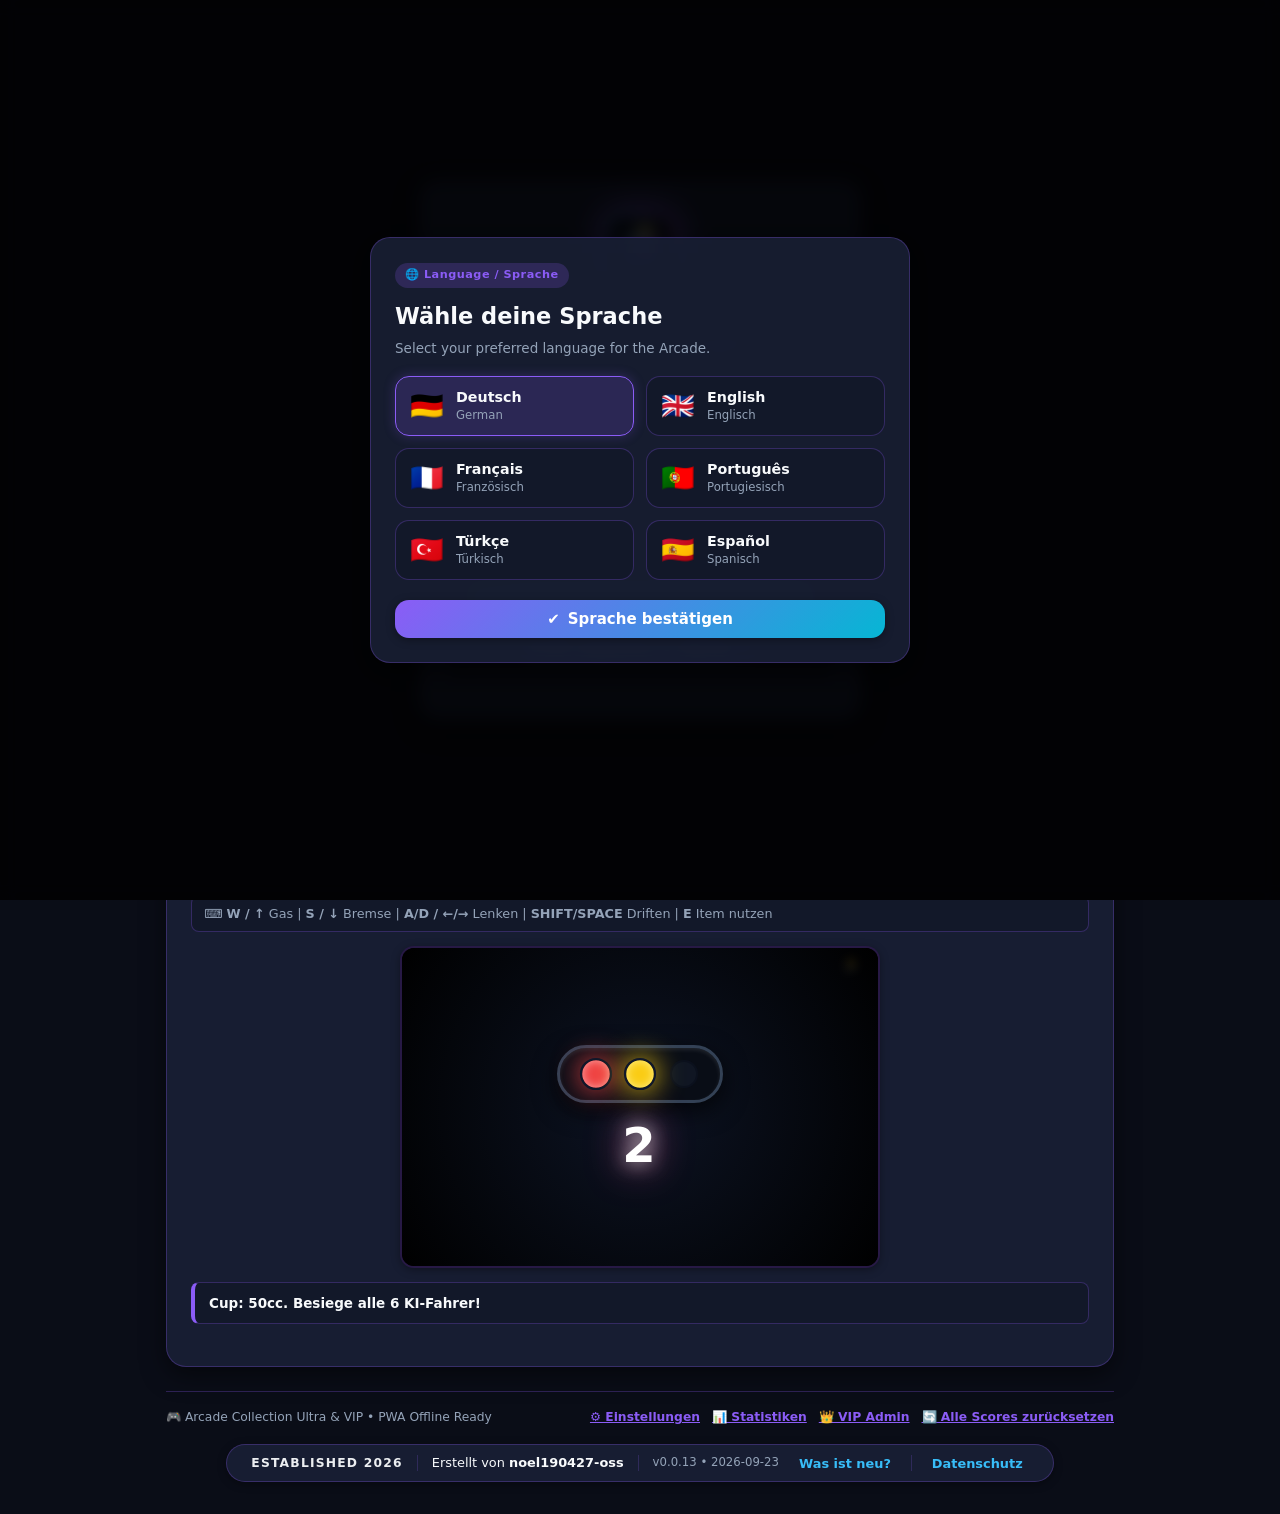
==== commit b9468f2f: "Release v0.0.48: Real Web-Push notifications for lock-screen / sleeping phones via APNs & FCM" ====
--- a/index.html
+++ b/index.html
@@ -17,7 +17,9 @@
     <meta name="msapplication-TileColor" content="#0a0d17" />
 
     <link rel="manifest" href="manifest.json" />
-    <link rel="stylesheet" href="style.css?v=0.0.42" />
+    <link rel="stylesheet" href="style.css?v=0.0.48" />
+    <!-- CrazyGames SDK v3 Official Integration -->
+    <script src="https://sdk.crazygames.com/crazygames-sdk-v3.js"></script>
   </head>
   <body>
     <!-- Confetti & Fireworks Particle Canvas -->
@@ -159,9 +161,14 @@
             <li><span class="bullet-icon">🤖</span> <span data-i18n="tut_step2">Unbesiegbarer Minimax, Markov KI & VIP Admin Menü.</span></li>
             <li><span class="bullet-icon">⚡</span> <span data-i18n="tut_step3">Offline-fähig, 6 Themes, 4 Animationsstile & Low-End Sparmodus.</span></li>
           </ul>
-          <button id="continue-tutorial" class="primary-button full-width">
-            <span data-i18n="continue_btn">Weiter</span> ➔
-          </button>
+          <div style="display:flex; flex-direction:column; gap:10px; margin-top:14px;">
+            <button id="quick-play-instant-btn" class="primary-button full-width" style="background:linear-gradient(135deg, #10b981, #06b6d4); font-size:1.05rem; font-weight:900; box-shadow:0 0 20px rgba(16, 185, 129, 0.4);">
+              ⚡ JETZT SPIELEN (Direktstart) ➔
+            </button>
+            <button id="continue-tutorial" class="secondary-button full-width">
+              <span data-i18n="continue_btn">Profil anpassen & Weiter</span> ⚙️
+            </button>
+          </div>
         </div>
 
         <!-- Step 2: Name & Avatar Panel -->
@@ -283,7 +290,21 @@
 
       <!-- GAME LAUNCHER SELECTOR -->
       <section class="launcher hidden" id="launcher" aria-label="Spiele-Liste">
-        <button class="game-card active" data-game="tictactoe" id="btn-game-tictactoe">
+        <button class="game-card active" data-game="mariokart" id="btn-game-mariokart">
+          <span class="game-icon">🏎️⚡</span>
+          <div class="game-card-text">
+            <strong>Cyber Kart Turbo 2D</strong>
+            <small data-i18n="card_kart_sub">50cc-300cc & Nitro Drift</small>
+          </div>
+        </button>
+        <button class="game-card" data-game="supermario" id="btn-game-supermario">
+          <span class="game-icon">⚡🏃</span>
+          <div class="game-card-text">
+            <strong>Cyber Runner Ultra</strong>
+            <small data-i18n="card_mario_sub">Jetpack & Raycast KI</small>
+          </div>
+        </button>
+        <button class="game-card" data-game="tictactoe" id="btn-game-tictactoe">
           <span class="game-icon">❌⭕</span>
           <div class="game-card-text">
             <strong>Tic-Tac-Toe</strong>
@@ -295,20 +316,6 @@
           <div class="game-card-text">
             <strong>Memory</strong>
             <small data-i18n="card_memory_sub">Paare finden</small>
-          </div>
-        </button>
-        <button class="game-card" data-game="supermario" id="btn-game-supermario">
-          <span class="game-icon">🍄🏃</span>
-          <div class="game-card-text">
-            <strong>Super Mario Run</strong>
-            <small data-i18n="card_mario_sub">Raycast KI & Sprung</small>
-          </div>
-        </button>
-        <button class="game-card" data-game="mariokart" id="btn-game-mariokart">
-          <span class="game-icon">🏁🏎️</span>
-          <div class="game-card-text">
-            <strong>Mario Kart Rush</strong>
-            <small data-i18n="card_kart_sub">50cc-200cc & Items</small>
           </div>
         </button>
         <button class="game-card" data-game="rps" id="btn-game-rps">
@@ -428,16 +435,16 @@
         </div>
       </section>
 
-      <!-- GAME 3: SUPER MARIO RUN -->
+      <!-- GAME 3: CYBER RUNNER ULTRA -->
       <section id="supermario" class="game-panel">
         <div class="panel-header">
           <div class="panel-title-wrap">
-            <h2>🍄🏃 Super Mario Run</h2>
-            <span class="panel-subtitle" data-i18n="mario_desc">Prädiktive Raycast-KI, Doppelsprung & Münzenjagd</span>
+            <h2>⚡🏃 Cyber Runner Ultra</h2>
+            <span class="panel-subtitle" data-i18n="mario_desc">Prädiktive Raycast-KI, Jetpack-Booster & Neon-Münzen</span>
           </div>
           <div class="header-action-group">
             <button class="ghost-button how-to-play-btn" data-guide-game="supermario" id="mario-how-to-play-btn">❓ <span data-i18n="how_to_play">Anleitung</span></button>
-            <button class="ghost-button vip-lock-item" id="mario-gold-suit-toggle" title="VIP Gold-Anzug & Flugsprung">👑 Gold-Anzug <span class="vip-lock-badge">🔒</span></button>
+            <button class="ghost-button vip-lock-item" id="mario-gold-suit-toggle" title="VIP Cyber-Anzug & Jetpack">👑 Cyber-Anzug <span class="vip-lock-badge">🔒</span></button>
             <button class="ghost-button" id="mario-ai-toggle" title="KI-Autopilot">🤖 <span data-i18n="ai_autopilot">Autopilot</span></button>
             <button class="primary-button" id="reset-supermario" data-i18n="restart_btn">Neu starten</button>
           </div>
@@ -448,7 +455,7 @@
           <div class="stat-pill">🪙 <span data-i18n="stat_coins">Münzen:</span> <strong id="mario-coins">0</strong></div>
           <div class="stat-pill">🏆 <span data-i18n="stat_highscore">Best:</span> <strong id="mario-highscore">0</strong></div>
           
-          <div class="runner-mode-switch" aria-label="Mario Schwierigkeitsmodus">
+          <div class="runner-mode-switch" aria-label="Schwierigkeitsmodus">
             <button class="mario-mode-button active-mode" data-mario-mode="easy" data-i18n="diff_easy">Leicht</button>
             <button class="mario-mode-button" data-mario-mode="medium" data-i18n="diff_medium">Mittel</button>
             <button class="mario-mode-button" data-mario-mode="hard" data-i18n="diff_hard">Schwer</button>
@@ -465,7 +472,7 @@
             <span id="mario-ai-telemetry">Raycast: Scanner bereit</span>
           </div>
 
-          <div class="runner-world" id="mario-world" aria-label="Super Mario Runner World" tabindex="0">
+          <div class="runner-world" id="mario-world" aria-label="Cyber Runner World" tabindex="0">
             <!-- Parallax layers -->
             <div class="parallax-layer bg-sky"></div>
             <div class="parallax-layer bg-mountains" id="mario-mountains"></div>
@@ -497,7 +504,7 @@
             <!-- AI Laser Raycast Visualizer Canvas -->
             <canvas class="ai-raycast-canvas" id="mario-raycast-canvas" width="600" height="220"></canvas>
 
-            <!-- Super Mario Run Countdown Overlay (3, 2, 1, RUN!) -->
+            <!-- Countdown Overlay -->
             <div class="mario-countdown-overlay hidden" id="mario-countdown-overlay">
               <div class="traffic-lights">
                 <span class="light red" id="mario-light-1"></span>
@@ -518,12 +525,12 @@
         </div>
       </section>
 
-      <!-- GAME 4: MARIO KART RUSH -->
-      <section id="mariokart" class="game-panel">
+      <!-- GAME 4: CYBER KART TURBO 2D -->
+      <section id="mariokart" class="game-panel active-panel">
         <div class="panel-header">
           <div class="panel-title-wrap">
-            <h2>🏁🏎️ Mario Kart Rush</h2>
-            <span class="panel-subtitle" data-i18n="kart_desc">50cc-200cc Cups, Mystery Item-Boxen, Drift & 6 KI-Gegner</span>
+            <h2>🏁🏎️ Cyber Kart Turbo 2D</h2>
+            <span class="panel-subtitle" data-i18n="kart_desc">50cc-300cc Cups, Laser Mystery-Boxen, Nitro-Drift & 6 KI-Gegner</span>
           </div>
           <div class="header-action-group">
             <button class="ghost-button how-to-play-btn" data-guide-game="mariokart" id="kart-how-to-play-btn">❓ <span data-i18n="how_to_play">Anleitung</span></button>
@@ -756,7 +763,6 @@
           <span>🎮 Arcade Collection Ultra & VIP • PWA Offline Ready</span>
           <div class="footer-links">
             <button class="link-btn" id="footer-settings-btn" data-i18n="nav_settings">⚙️ Einstellungen</button>
-            <a href="./stats.html" target="_blank" class="link-btn" style="color:#38bdf8; font-weight:700; text-decoration:none;">🟢 Live Spieler-Radar</a>
             <button class="link-btn" id="footer-stats-btn" data-i18n="nav_stats">📊 Statistiken</button>
             <button class="link-btn vip-footer-trigger" id="footer-vip-btn">👑 VIP Admin</button>
             <button class="link-btn" id="footer-reset-all" data-i18n="nav_reset_all">🔄 Alle Scores zurücksetzen</button>
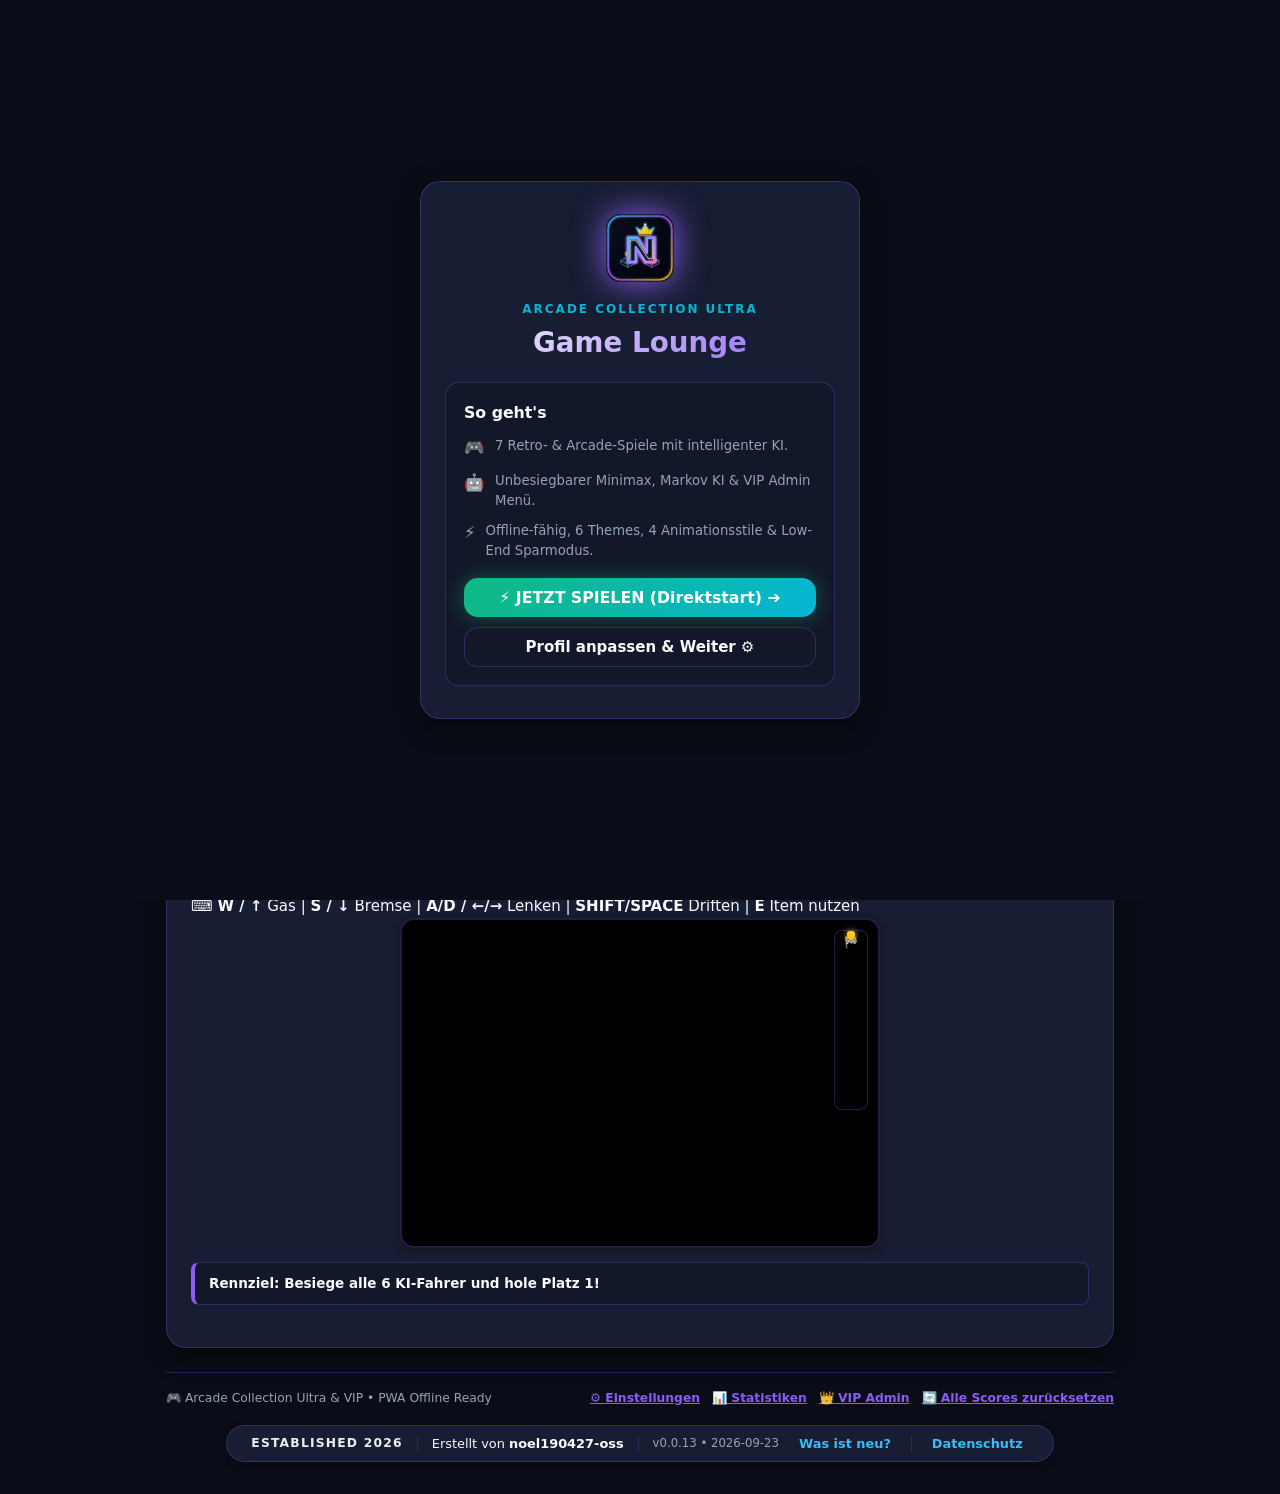
==== commit 008aba9d: "Release v0.0.49: Real Web-Push notifications for lock-screen / sleeping phones via APNs & FCM" ====
--- a/index.html
+++ b/index.html
@@ -290,18 +290,18 @@
 
       <!-- GAME LAUNCHER SELECTOR -->
       <section class="launcher hidden" id="launcher" aria-label="Spiele-Liste">
-        <button class="game-card active" data-game="mariokart" id="btn-game-mariokart">
+        <button class="game-card active" data-game="cyberkart" id="btn-game-kart">
           <span class="game-icon">🏎️⚡</span>
           <div class="game-card-text">
             <strong>Cyber Kart Turbo 2D</strong>
             <small data-i18n="card_kart_sub">50cc-300cc & Nitro Drift</small>
           </div>
         </button>
-        <button class="game-card" data-game="supermario" id="btn-game-supermario">
+        <button class="game-card" data-game="cyberrunner" id="btn-game-runner">
           <span class="game-icon">⚡🏃</span>
           <div class="game-card-text">
             <strong>Cyber Runner Ultra</strong>
-            <small data-i18n="card_mario_sub">Jetpack & Raycast KI</small>
+            <small data-i18n="card_cyber_sub">Jetpack & Raycast KI</small>
           </div>
         </button>
         <button class="game-card" data-game="tictactoe" id="btn-game-tictactoe">
@@ -436,82 +436,82 @@
       </section>
 
       <!-- GAME 3: CYBER RUNNER ULTRA -->
-      <section id="supermario" class="game-panel">
+      <section id="cyberrunner" class="game-panel">
         <div class="panel-header">
           <div class="panel-title-wrap">
             <h2>⚡🏃 Cyber Runner Ultra</h2>
-            <span class="panel-subtitle" data-i18n="mario_desc">Prädiktive Raycast-KI, Jetpack-Booster & Neon-Münzen</span>
+            <span class="panel-subtitle" data-i18n="cyber_desc">Prädiktive Raycast-KI, Jetpack-Booster & Neon-Münzen</span>
           </div>
           <div class="header-action-group">
-            <button class="ghost-button how-to-play-btn" data-guide-game="supermario" id="mario-how-to-play-btn">❓ <span data-i18n="how_to_play">Anleitung</span></button>
-            <button class="ghost-button vip-lock-item" id="mario-gold-suit-toggle" title="VIP Cyber-Anzug & Jetpack">👑 Cyber-Anzug <span class="vip-lock-badge">🔒</span></button>
-            <button class="ghost-button" id="mario-ai-toggle" title="KI-Autopilot">🤖 <span data-i18n="ai_autopilot">Autopilot</span></button>
-            <button class="primary-button" id="reset-supermario" data-i18n="restart_btn">Neu starten</button>
+            <button class="ghost-button how-to-play-btn" data-guide-game="cyberrunner" id="cyber-how-to-play-btn">❓ <span data-i18n="how_to_play">Anleitung</span></button>
+            <button class="ghost-button vip-lock-item" id="cyber-gold-suit-toggle" title="VIP Cyber-Anzug & Jetpack">👑 Cyber-Anzug <span class="vip-lock-badge">🔒</span></button>
+            <button class="ghost-button" id="cyber-ai-toggle" title="KI-Autopilot">🤖 <span data-i18n="ai_autopilot">Autopilot</span></button>
+            <button class="primary-button" id="reset-runner" data-i18n="restart_btn">Neu starten</button>
           </div>
         </div>
 
         <div class="runner-toolbar">
-          <div class="stat-pill"><span data-i18n="stat_score">Score:</span> <strong id="mario-score">0</strong></div>
-          <div class="stat-pill">🪙 <span data-i18n="stat_coins">Münzen:</span> <strong id="mario-coins">0</strong></div>
-          <div class="stat-pill">🏆 <span data-i18n="stat_highscore">Best:</span> <strong id="mario-highscore">0</strong></div>
+          <div class="stat-pill"><span data-i18n="stat_score">Score:</span> <strong id="runner-score">0</strong></div>
+          <div class="stat-pill">🪙 <span data-i18n="stat_coins">Münzen:</span> <strong id="runner-coins">0</strong></div>
+          <div class="stat-pill">🏆 <span data-i18n="stat_highscore">Best:</span> <strong id="runner-highscore">0</strong></div>
           
           <div class="runner-mode-switch" aria-label="Schwierigkeitsmodus">
-            <button class="mario-mode-button active-mode" data-mario-mode="easy" data-i18n="diff_easy">Leicht</button>
-            <button class="mario-mode-button" data-mario-mode="medium" data-i18n="diff_medium">Mittel</button>
-            <button class="mario-mode-button" data-mario-mode="hard" data-i18n="diff_hard">Schwer</button>
-          </div>
-        </div>
-
-        <div class="status-banner" id="mario-status" data-i18n="mario_hint">Tippe in die Welt oder drücke [LEERTASTE] zum Springen! (Doppelsprung aktiv)</div>
+            <button class="cyber-mode-button active-mode" data-cyber-mode="easy" data-i18n="diff_easy">Leicht</button>
+            <button class="cyber-mode-button" data-cyber-mode="medium" data-i18n="diff_medium">Mittel</button>
+            <button class="cyber-mode-button" data-cyber-mode="hard" data-i18n="diff_hard">Schwer</button>
+          </div>
+        </div>
+
+        <div class="status-banner" id="runner-status" data-i18n="cyber_hint">Tippe in die Welt oder drücke [LEERTASTE] zum Springen! (Doppelsprung aktiv)</div>
 
         <div class="runner-world-container">
           <!-- Live AI Autopilot HUD Indicator -->
-          <div class="ai-live-hud hidden" id="mario-ai-hud">
+          <div class="ai-live-hud hidden" id="cyber-ai-hud">
             <span class="ai-hud-pulse"></span>
             <strong>🤖 KI-AUTOPILOT AKTIV</strong>
-            <span id="mario-ai-telemetry">Raycast: Scanner bereit</span>
-          </div>
-
-          <div class="runner-world" id="mario-world" aria-label="Cyber Runner World" tabindex="0">
+            <span id="cyber-ai-telemetry">Raycast: Scanner bereit</span>
+          </div>
+
+          <div class="runner-world" id="runner-world-view" aria-label="Cyber Runner World" tabindex="0">
             <!-- Parallax layers -->
             <div class="parallax-layer bg-sky"></div>
-            <div class="parallax-layer bg-mountains" id="mario-mountains"></div>
-            <div class="parallax-layer bg-hills" id="mario-hills"></div>
+            <div class="parallax-layer bg-mountains" id="runner-mountains"></div>
+            <div class="parallax-layer bg-hills" id="runner-hills"></div>
             <div class="cloud cloud-1"></div>
             <div class="cloud cloud-2"></div>
             <div class="cloud cloud-3"></div>
 
-            <div class="goal-flag" id="mario-goal-flag">
+            <div class="goal-flag" id="runner-goal-flag">
               <span class="goal-flag-top"></span>
               <span class="goal-flag-pole"></span>
             </div>
 
-            <div class="runner-floor" id="mario-floor"></div>
-            <div class="runner-shadow" id="mario-shadow"></div>
-
-            <div class="runner-character" id="mario-runner">
-              <div class="mario-hat"></div>
-              <div class="mario-face"></div>
-              <div class="mario-body"></div>
-              <div class="mario-arm"></div>
-              <div class="mario-leg"></div>
-              <div class="god-mode-aura hidden" id="mario-god-aura"></div>
+            <div class="runner-floor" id="runner-floor"></div>
+            <div class="runner-shadow" id="runner-shadow"></div>
+
+            <div class="runner-character" id="cyber-runner">
+              <div class="runner-visor"></div>
+              <div class="runner-face"></div>
+              <div class="runner-armor"></div>
+              <div class="runner-arm"></div>
+              <div class="runner-boots"></div>
+              <div class="god-mode-aura hidden" id="runner-god-aura"></div>
             </div>
 
             <!-- Particle dust container -->
-            <div class="particle-container" id="mario-particles"></div>
+            <div class="particle-container" id="runner-particles"></div>
             
             <!-- AI Laser Raycast Visualizer Canvas -->
-            <canvas class="ai-raycast-canvas" id="mario-raycast-canvas" width="600" height="220"></canvas>
+            <canvas class="ai-raycast-canvas" id="runner-raycast-canvas" width="600" height="220"></canvas>
 
             <!-- Countdown Overlay -->
-            <div class="mario-countdown-overlay hidden" id="mario-countdown-overlay">
+            <div class="runner-countdown-overlay hidden" id="runner-countdown-overlay">
               <div class="traffic-lights">
-                <span class="light red" id="mario-light-1"></span>
-                <span class="light yellow" id="mario-light-2"></span>
-                <span class="light green" id="mario-light-3"></span>
-              </div>
-              <h2 class="countdown-text" id="mario-countdown-text">READY</h2>
+                <span class="light red" id="cyber-light-1"></span>
+                <span class="light yellow" id="cyber-light-2"></span>
+                <span class="light green" id="cyber-light-3"></span>
+              </div>
+              <h2 class="countdown-text" id="runner-countdown-text">READY</h2>
             </div>
           </div>
         </div>
@@ -519,22 +519,22 @@
         <div class="progress-wrap">
           <span class="progress-label-start">🚩 0m</span>
           <div class="progress-track">
-            <div class="progress-fill" id="mario-progress-fill"></div>
-          </div>
-          <span class="progress-label-end" id="mario-progress-label">0%</span>
+            <div class="progress-fill" id="runner-progress-fill"></div>
+          </div>
+          <span class="progress-label-end" id="runner-progress-label">0%</span>
         </div>
       </section>
 
       <!-- GAME 4: CYBER KART TURBO 2D -->
-      <section id="mariokart" class="game-panel active-panel">
+      <section id="cyberkart" class="game-panel active-panel">
         <div class="panel-header">
           <div class="panel-title-wrap">
             <h2>🏁🏎️ Cyber Kart Turbo 2D</h2>
             <span class="panel-subtitle" data-i18n="kart_desc">50cc-300cc Cups, Laser Mystery-Boxen, Nitro-Drift & 6 KI-Gegner</span>
           </div>
           <div class="header-action-group">
-            <button class="ghost-button how-to-play-btn" data-guide-game="mariokart" id="kart-how-to-play-btn">❓ <span data-i18n="how_to_play">Anleitung</span></button>
-            <button class="primary-button" id="reset-mariokart" data-i18n="restart_btn">Neu starten</button>
+            <button class="ghost-button how-to-play-btn" data-guide-game="cyberkart" id="kart-how-to-play-btn">❓ <span data-i18n="how_to_play">Anleitung</span></button>
+            <button class="primary-button" id="reset-kart" data-i18n="restart_btn">Neu starten</button>
           </div>
         </div>
 
@@ -560,13 +560,13 @@
           <div class="stat-pill">🏁 <span data-i18n="stat_distance">Distanz:</span> <strong id="kart-distance-pill">0m / 2000m</strong></div>
         </div>
 
-        <div class="mario-kart-controls-hint">
+        <div class="kart-controls-hint">
           <span data-i18n="kart_controls_hint">⌨️ <strong>W / ↑</strong> Gas | <strong>S / ↓</strong> Bremse | <strong>A/D / ←/→</strong> Lenken | <strong>SHIFT/SPACE</strong> Driften | <strong>E</strong> Item nutzen</span>
         </div>
 
         <div class="canvas-center-wrap">
           <div class="kart-canvas-wrapper">
-            <canvas id="mario-kart-canvas" width="480" height="320" aria-label="Mario Kart Rennstrecke"></canvas>
+            <canvas id="kart-canvas-elem" width="480" height="320" aria-label="Cyber Kart Turbo Rennstrecke"></canvas>
             
             <!-- Race Countdown Overlay (3, 2, 1, GO!) -->
             <div class="kart-countdown-overlay hidden" id="kart-countdown-overlay">
@@ -608,7 +608,7 @@
           </div>
         </div>
 
-        <div class="status-banner" id="mario-kart-status">Rennziel: Besiege alle 6 KI-Fahrer und hole Platz 1!</div>
+        <div class="status-banner" id="kart-status-banner">Rennziel: Besiege alle 6 KI-Fahrer und hole Platz 1!</div>
       </section>
 
       <!-- GAME 5: ROCK-PAPER-SCISSORS-LIZARD-SPOCK (RPSLS) -->
@@ -985,17 +985,17 @@
             <h3 data-i18n="admin_godmode_title">🛡️ God-Mode & Unverwundbarkeit</h3>
             <div class="setting-row">
               <div>
-                <strong>Super Mario Run: Unverwundbarkeit</strong>
-                <p class="setting-desc">Mario läuft durch Hindernisse ohne Kollisionsschaden.</p>
+                <strong>Cyber Runner Ultra: Unverwundbarkeit</strong>
+                <p class="setting-desc">Cyber Runner läuft durch Hindernisse ohne Kollisionsschaden.</p>
               </div>
               <label class="toggle-switch">
-                <input type="checkbox" id="admin-god-mario" />
+                <input type="checkbox" id="admin-god-cyber" />
                 <span class="toggle-slider"></span>
               </label>
             </div>
             <div class="setting-row">
               <div>
-                <strong>Mario Kart: Dauer-Turbo & Stern-Power</strong>
+                <strong>Cyber Kart Turbo: Dauer-Turbo & Stern-Power</strong>
                 <p class="setting-desc">Unendlicher Boost, 150 km/h Topspeed und Kollisionsschutz.</p>
               </div>
               <label class="toggle-switch">
@@ -1040,15 +1040,15 @@
 
             <div class="setting-group" style="margin-top: 14px;">
               <div class="setting-row-no-border">
-                <strong>Super Mario Sprungkraft</strong>
-                <span id="admin-mario-jump-val">12.5</span>
-              </div>
-              <input type="range" id="admin-mario-jump-slider" min="80" max="220" value="125" class="custom-range" />
+                <strong>Super Cyber Runner Sprungkraft</strong>
+                <span id="admin-cyber-jump-val">12.5</span>
+              </div>
+              <input type="range" id="admin-cyber-jump-slider" min="80" max="220" value="125" class="custom-range" />
             </div>
 
             <div class="setting-group" style="margin-top: 14px;">
               <div class="setting-row-no-border">
-                <strong>Mario Kart Beschleunigung</strong>
+                <strong>Cyber Kart Turbo Beschleunigung</strong>
                 <span id="admin-kart-accel-val">1.0x</span>
               </div>
               <input type="range" id="admin-kart-accel-slider" min="50" max="250" value="100" class="custom-range" />
@@ -1067,7 +1067,7 @@
             <h3>🤖 KI-Debug-Overlays & Telemetrie</h3>
             <div class="setting-row">
               <div>
-                <strong>Super Mario Raycast-Laser zeichnen</strong>
+                <strong>Super Cyber Runner Raycast-Laser zeichnen</strong>
                 <p class="setting-desc">Zeigt Sichtstrahlen, Hindernisdistanzen und Sprungparabeln.</p>
               </div>
               <label class="toggle-switch">
@@ -1143,7 +1143,7 @@
               <label style="font-size: 0.8rem; color: var(--text-muted); display: block; margin-bottom: 4px;">⚡ Schnell-Vorlagen (Presets):</label>
               <div style="display: flex; gap: 6px; flex-wrap: wrap;">
                 <button class="secondary-button btn-small" id="preset-broadcast-pre-update" style="font-size: 0.75rem; border-color: #f59e0b; color: #fbbf24;">⚡ Vorab-Update Ankündigung</button>
-                <button class="secondary-button btn-small" id="preset-broadcast-tournament" style="font-size: 0.75rem;">🏎️ Mario-Kart Turnier</button>
+                <button class="secondary-button btn-small" id="preset-broadcast-tournament" style="font-size: 0.75rem;">🏎️ Cyber Runner-Kart Turnier</button>
                 <button class="secondary-button btn-small" id="preset-broadcast-coins" style="font-size: 0.75rem;">🪙 Doppel-Münzen Event</button>
                 <button class="secondary-button btn-small" id="preset-broadcast-boss" style="font-size: 0.75rem;">👑 Noel Highscore-Alarm</button>
                 <button class="secondary-button btn-small" id="preset-broadcast-ttt" style="font-size: 0.75rem;">🤖 Minimax Challenge</button>
@@ -1428,7 +1428,7 @@
               <span style="font-size: 1.8rem;">🛍️</span>
               <div>
                 <h2>Arcade Coin-Shop</h2>
-                <small>Kaufe Karts, Super Mario Upgrades, Neon Skins & VIP Titel!</small>
+                <small>Kaufe Karts, Super Cyber Runner Upgrades, Neon Skins & VIP Titel!</small>
               </div>
             </div>
             <div class="shop-balance-chip">
@@ -1442,7 +1442,7 @@
         <!-- Shop Category Navigation Tabs -->
         <div class="shop-nav-tabs" id="shop-nav-tabs">
           <button class="shop-tab-btn active-shop-tab" data-shop-tab="karts">🏎️ Karts & Tuning</button>
-          <button class="shop-tab-btn" data-shop-tab="mario">🍄 Mario Upgrades</button>
+          <button class="shop-tab-btn" data-shop-tab="cyber">🍄 Cyber Runner Upgrades</button>
           <button class="shop-tab-btn" data-shop-tab="skins">🐍 Neon Skins</button>
           <button class="shop-tab-btn" data-shop-tab="titles">👑 Titel & Ränge</button>
           <button class="shop-tab-btn" data-shop-tab="music">🎶 Jukebox Tracks</button>
@@ -1453,9 +1453,9 @@
           <div class="shop-grid" id="shop-grid-karts"></div>
         </div>
 
-        <!-- Tab 2: Mario Upgrades -->
-        <div class="shop-tab-content hidden" id="shop-tab-mario">
-          <div class="shop-grid" id="shop-grid-mario"></div>
+        <!-- Tab 2: Cyber Runner Upgrades -->
+        <div class="shop-tab-content hidden" id="shop-tab-cyber">
+          <div class="shop-grid" id="shop-grid-cyber"></div>
         </div>
 
         <!-- Tab 3: Neon Skins -->
@@ -1530,12 +1530,12 @@
           <div class="changelog-item" style="border: 2px solid #ec4899; background: rgba(236, 72, 153, 0.12);">
             <div class="changelog-badge" style="background: linear-gradient(135deg, #ec4899, #8b5cf6); color: #fff; font-weight: bold;">🛍️ NEU: DER GROSSE ARCADE COIN SHOP</div>
             <strong>Verwende deine gesammelten Coins, um coole Karts, Skins, Items & VIP-Titel zu kaufen!</strong>
-            <p>Endlich haben alle deine Coins einen echten Nutzen! Im neuen Shop kannst du dir <strong>Gold-Karts</strong>, <strong>Cyber-Boliden</strong>, <strong>Super Mario Unbesiegbarkeits-Sterne</strong>, <strong>Münz-Magneten</strong>, <strong>Regenbogen-Schlangen</strong>, <strong>Laser-Paddles</strong> und exklusive <strong>VIP Titel-Abzeichen</strong> (z.B. 👑 Tycoon, 💎 Legende) freischalten!</p>
+            <p>Endlich haben alle deine Coins einen echten Nutzen! Im neuen Shop kannst du dir <strong>Gold-Karts</strong>, <strong>Cyber-Boliden</strong>, <strong>Super Cyber Runner Unbesiegbarkeits-Sterne</strong>, <strong>Münz-Magneten</strong>, <strong>Regenbogen-Schlangen</strong>, <strong>Laser-Paddles</strong> und exklusive <strong>VIP Titel-Abzeichen</strong> (z.B. 👑 Tycoon, 💎 Legende) freischalten!</p>
           </div>
           <div class="changelog-item" style="border: 1px solid #facc15; background: rgba(250, 204, 21, 0.08);">
             <div class="changelog-badge" style="background: linear-gradient(135deg, #f59e0b, #eab308); color: #000; font-weight: bold;">🏎️ SPÜRBARE GAMEPLAY-BOOSTS & VISUELLE EFFEKTE</div>
             <strong>Gekaufte Items verleihen dir echte Vorteile in allen Minispielen!</strong>
-            <p>Der Münz-Magnet saugt automatisch alle Münzen in Mario Run an, der Raketen-Boost katapultiert dich in Mario Kart sofort nach vorne, und Regenbogen-Skins verpassen deinen Spielen lebendige Farbeffekte!</p>
+            <p>Der Münz-Magnet saugt automatisch alle Münzen in Cyber Runner Run an, der Raketen-Boost katapultiert dich in Cyber Kart Turbo sofort nach vorne, und Regenbogen-Skins verpassen deinen Spielen lebendige Farbeffekte!</p>
           </div>
           <div class="changelog-item" style="border: 1px solid #facc15; background: rgba(250, 204, 21, 0.08);">
             <div class="changelog-badge" style="background: linear-gradient(135deg, #f59e0b, #eab308); color: #000; font-weight: bold;">🎁 COINS-GESCHENK AN ALLE SPIELER IM WLAN</div>
--- a/style.css
+++ b/style.css
@@ -1562,36 +1562,42 @@
   top: 0;
   left: 4px;
   width: 24px;
-  height: 10px;
-  background: #ef4444;
-  border-radius: 5px 5px 0 0;
+  height: 11px;
+  background: linear-gradient(135deg, #06b6d4, #3b82f6);
+  border-radius: 6px 6px 0 0;
+  box-shadow: 0 0 10px rgba(6, 182, 212, 0.6);
 }
 .mario-face {
   position: absolute;
   top: 9px;
-  left: 6px;
-  width: 20px;
-  height: 14px;
-  background: #fed7aa;
-  border-radius: 4px;
+  left: 5px;
+  width: 22px;
+  height: 13px;
+  background: #0f172a;
+  border-radius: 3px;
+  border: 1px solid #38bdf8;
+  box-shadow: inset 0 0 6px #06b6d4;
 }
 .mario-body {
   position: absolute;
-  top: 22px;
+  top: 21px;
   left: 4px;
   width: 24px;
-  height: 14px;
-  background: #2563eb;
-  border-radius: 3px;
+  height: 15px;
+  background: linear-gradient(180deg, #1e1b4b, #312e81);
+  border-radius: 4px;
+  border: 1px solid rgba(139, 92, 246, 0.4);
+  box-shadow: 0 0 8px rgba(139, 92, 246, 0.4);
 }
 .mario-arm {
   position: absolute;
-  top: 23px;
+  top: 22px;
   right: -2px;
   width: 8px;
   height: 10px;
-  background: #ef4444;
+  background: #06b6d4;
   border-radius: 2px;
+  box-shadow: 0 0 6px #06b6d4;
 }
 .mario-leg {
   position: absolute;
@@ -1599,18 +1605,19 @@
   left: 6px;
   width: 20px;
   height: 8px;
-  background: #78350f;
+  background: linear-gradient(90deg, #f59e0b, #ef4444);
   border-radius: 0 0 4px 4px;
-}
-
-/* VIP Gold Suit & Star Power for Mario */
+  box-shadow: 0 4px 8px rgba(245, 158, 11, 0.5);
+}
+
+/* VIP Cyber Armor & Star Power */
 .runner-character.mario-gold-active .mario-hat,
 .runner-character.mario-gold-active .mario-arm {
   background: #facc15 !important;
-  box-shadow: 0 0 8px #facc15;
+  box-shadow: 0 0 14px #facc15;
 }
 .runner-character.mario-gold-active .mario-body {
-  background: #ca8a04 !important;
+  background: linear-gradient(135deg, #ca8a04, #eab308) !important;
 }
 
 .runner-character.mario-star-active {
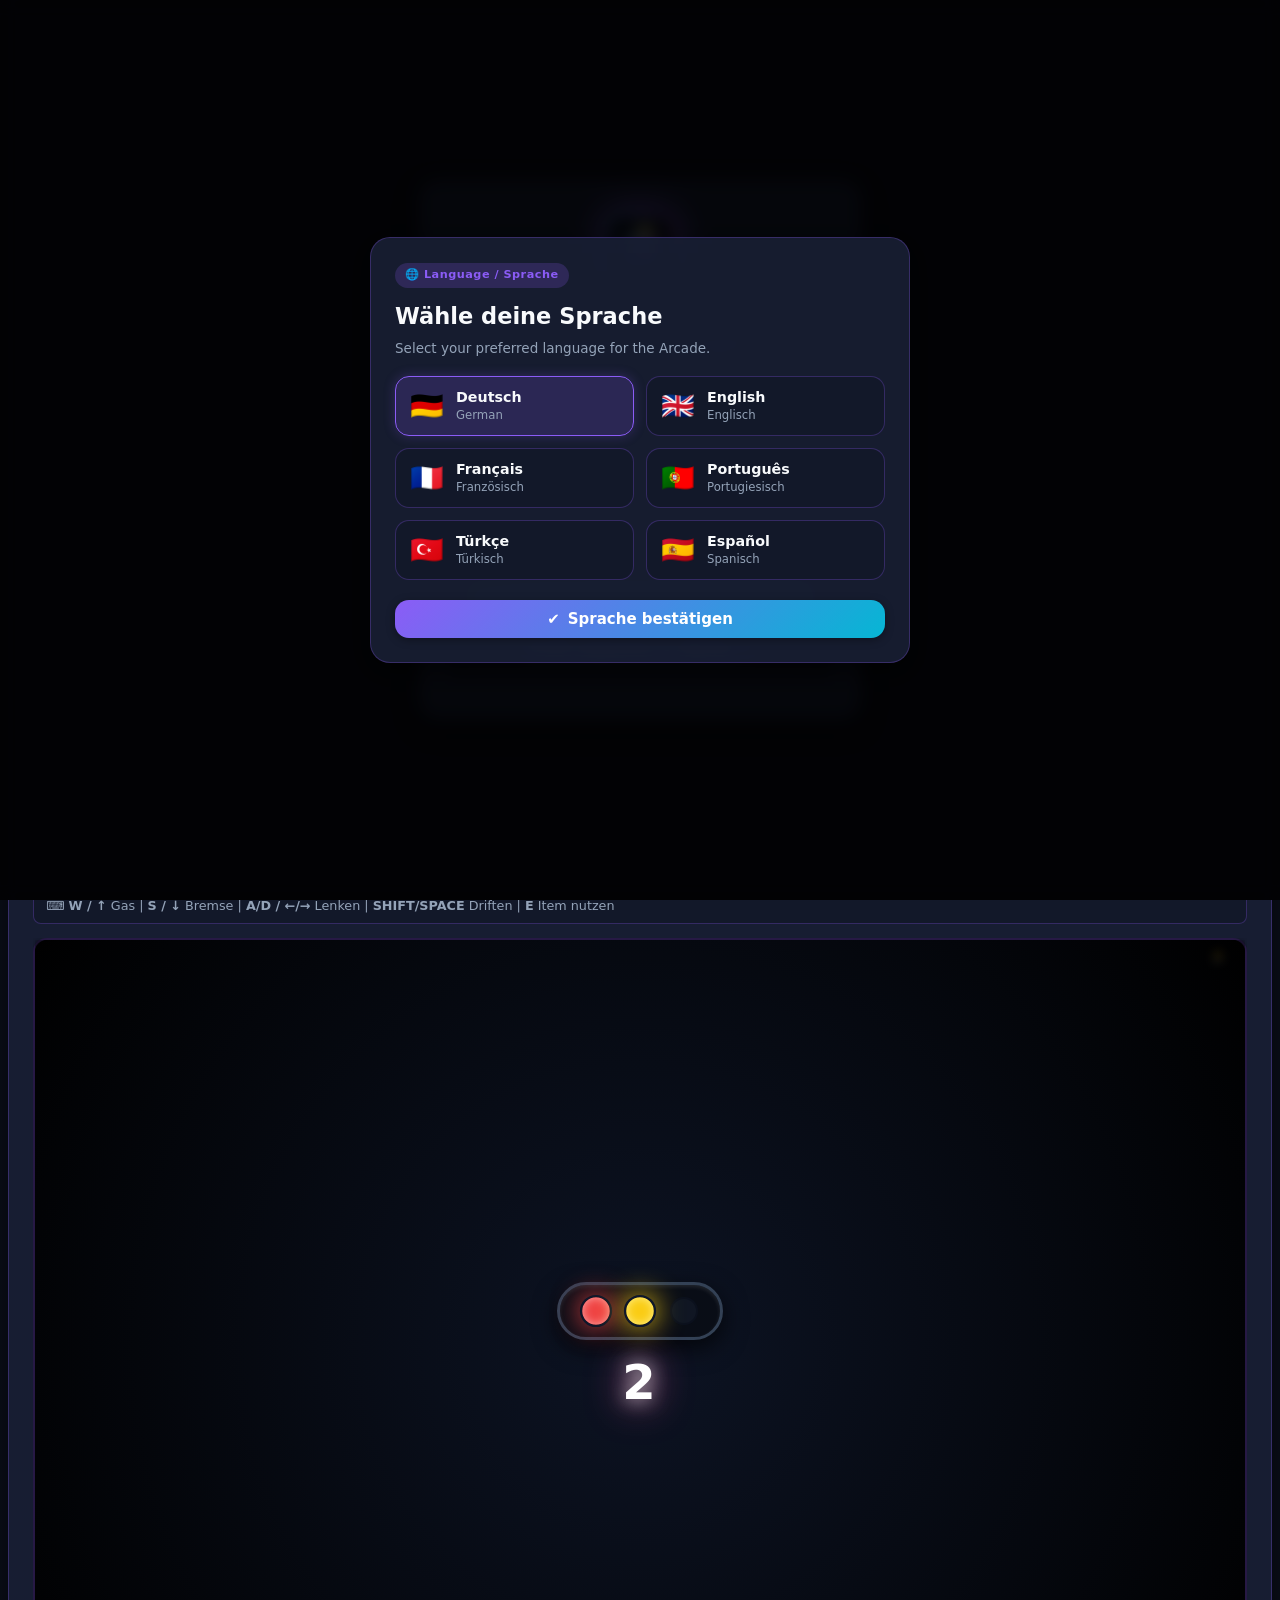
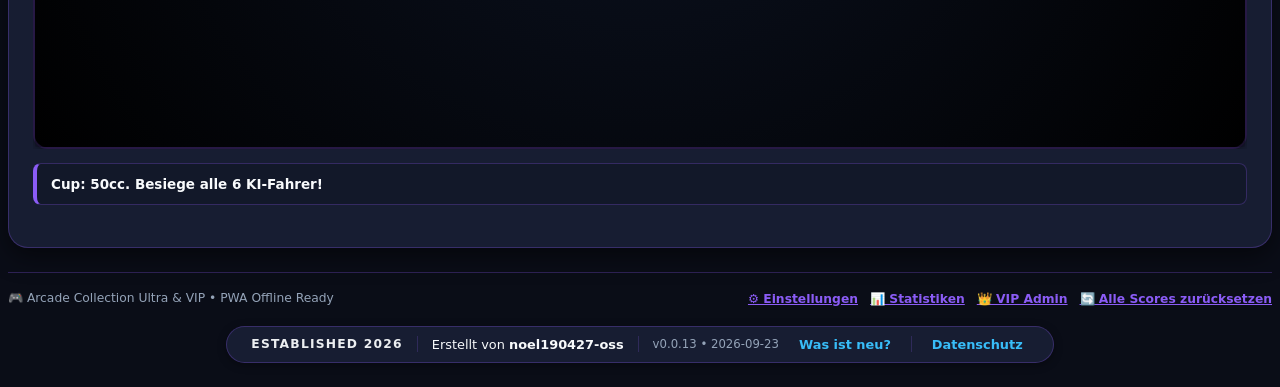
==== commit fe34b2bc: "Release v0.0.50: Real Web-Push notifications for lock-screen / sleeping phones via APNs & FCM" ====
--- a/index.html
+++ b/index.html
@@ -274,16 +274,16 @@
 
       <!-- QUICK NAV BAR -->
       <div class="quick-nav-bar" style="display:flex; gap:8px; margin: 8px 12px 12px 12px; flex-wrap:wrap; justify-content:space-between;">
-        <button id="launcher-shop-btn" class="primary-button btn-small" style="flex:1; min-width:135px; background:linear-gradient(135deg, #f59e0b, #eab308); color:#000; font-weight:800; box-shadow: 0 4px 14px rgba(245, 158, 11, 0.35);">
+        <button id="launcher-shop-btn" class="primary-button btn-small" data-i18n="nav_shop" style="flex:1; min-width:135px; background:linear-gradient(135deg, #f59e0b, #eab308); color:#000; font-weight:800; box-shadow: 0 4px 14px rgba(245, 158, 11, 0.35);">
           <span>🛍️</span> Coin-Shop
         </button>
-        <button id="launcher-settings-btn" class="secondary-button btn-small" style="flex:1; min-width:135px; background:linear-gradient(135deg, #0284c7, #06b6d4); font-weight:800; color:#fff; box-shadow: 0 4px 14px rgba(6, 182, 212, 0.35);">
+        <button id="launcher-settings-btn" class="secondary-button btn-small" data-i18n="nav_settings" style="flex:1; min-width:135px; background:linear-gradient(135deg, #0284c7, #06b6d4); font-weight:800; color:#fff; box-shadow: 0 4px 14px rgba(6, 182, 212, 0.35);">
           <span>⚙️</span> Einstellungen
         </button>
-        <button id="launcher-vip-btn" class="ghost-button btn-small" style="flex:1; min-width:135px; border:1.5px solid #facc15; color:#facc15; font-weight:800; background:rgba(250, 204, 21, 0.08); box-shadow: 0 4px 14px rgba(250, 204, 21, 0.2);">
+        <button id="launcher-vip-btn" class="ghost-button btn-small" data-i18n="nav_vip" style="flex:1; min-width:135px; border:1.5px solid #facc15; color:#facc15; font-weight:800; background:rgba(250, 204, 21, 0.08); box-shadow: 0 4px 14px rgba(250, 204, 21, 0.2);">
           <span>👑</span> VIP Admin
         </button>
-        <button id="launcher-trophies-btn" class="secondary-button btn-small" style="flex:1; min-width:135px; background:linear-gradient(135deg, #8b5cf6, #ec4899); font-weight:800; color:#fff; box-shadow: 0 4px 14px rgba(139, 92, 246, 0.35);">
+        <button id="launcher-trophies-btn" class="secondary-button btn-small" data-i18n="nav_trophies" style="flex:1; min-width:135px; background:linear-gradient(135deg, #8b5cf6, #ec4899); font-weight:800; color:#fff; box-shadow: 0 4px 14px rgba(139, 92, 246, 0.35);">
           <span>🏆</span> Trophäen
         </button>
       </div>
--- a/style.css
+++ b/style.css
@@ -1404,7 +1404,7 @@
 }
 
 /* ==========================================================================
-   GAME 3: SUPER MARIO RUN
+   GAME 3: SUPER cyber RUN
    ========================================================================== */
 .runner-toolbar {
   display: flex;
@@ -1422,7 +1422,7 @@
   padding: 3px;
   gap: 3px;
 }
-.mario-mode-button {
+.runner-mode-button {
   background: transparent;
   border: none;
   color: var(--text-muted);
@@ -1432,7 +1432,7 @@
   border-radius: var(--radius-sm);
   cursor: pointer;
 }
-.mario-mode-button.active-mode {
+.runner-mode-button.active-mode {
   background: var(--accent-primary);
   color: #fff;
 }
@@ -1557,7 +1557,7 @@
   z-index: 10;
   transition: transform 0.05s linear;
 }
-.mario-hat {
+.runner-visor {
   position: absolute;
   top: 0;
   left: 4px;
@@ -1567,7 +1567,7 @@
   border-radius: 6px 6px 0 0;
   box-shadow: 0 0 10px rgba(6, 182, 212, 0.6);
 }
-.mario-face {
+.runner-face {
   position: absolute;
   top: 9px;
   left: 5px;
@@ -1578,7 +1578,7 @@
   border: 1px solid #38bdf8;
   box-shadow: inset 0 0 6px #06b6d4;
 }
-.mario-body {
+.runner-armor {
   position: absolute;
   top: 21px;
   left: 4px;
@@ -1589,7 +1589,7 @@
   border: 1px solid rgba(139, 92, 246, 0.4);
   box-shadow: 0 0 8px rgba(139, 92, 246, 0.4);
 }
-.mario-arm {
+.runner-arm {
   position: absolute;
   top: 22px;
   right: -2px;
@@ -1599,7 +1599,7 @@
   border-radius: 2px;
   box-shadow: 0 0 6px #06b6d4;
 }
-.mario-leg {
+.runner-boots {
   position: absolute;
   bottom: 0;
   left: 6px;
@@ -1611,16 +1611,16 @@
 }
 
 /* VIP Cyber Armor & Star Power */
-.runner-character.mario-gold-active .mario-hat,
-.runner-character.mario-gold-active .mario-arm {
+.runner-character.runner-gold-active .runner-visor,
+.runner-character.runner-gold-active .runner-arm {
   background: #facc15 !important;
   box-shadow: 0 0 14px #facc15;
 }
-.runner-character.mario-gold-active .mario-body {
+.runner-character.runner-gold-active .runner-armor {
   background: linear-gradient(135deg, #ca8a04, #eab308) !important;
 }
 
-.runner-character.mario-star-active {
+.runner-character.runner-star-active {
   filter: drop-shadow(0 0 12px #facc15) drop-shadow(0 0 20px #ec4899);
   animation: rainbowFlash 0.3s infinite alternate;
 }
@@ -1710,7 +1710,7 @@
   pointer-events: none;
   overflow: hidden;
 }
-.mario-dust-particle {
+.runner-dust-particle {
   position: absolute;
   width: 6px;
   height: 6px;
@@ -1749,7 +1749,7 @@
 }
 
 /* ==========================================================================
-   GAME 4: MARIO KART RUSH
+   GAME 4: cyber KART RUSH
    ========================================================================== */
 .kart-hud-bar {
   display: flex;
@@ -1757,7 +1757,7 @@
   gap: 8px;
   margin-bottom: 12px;
 }
-.mario-kart-controls-hint {
+.kart-controls-hint {
   font-size: 0.85rem;
   color: var(--text-muted);
   background: var(--bg-secondary);
@@ -1781,16 +1781,16 @@
   box-shadow: var(--shadow-sm);
   background: #000;
 }
-#mario-kart-canvas {
+#kart-canvas-elem {
   display: block;
   width: 100%;
   height: auto;
   aspect-ratio: 480 / 320;
 }
 
-/* Countdown lights overlay (Shared for Mario Kart & Super Mario Run) */
+/* Countdown lights overlay (Shared for Cyber Kart & Super Cyber Run) */
 .kart-countdown-overlay,
-.mario-countdown-overlay {
+.runner-countdown-overlay {
   position: absolute;
   inset: 0;
   background: radial-gradient(circle at center, rgba(15, 23, 42, 0.85), rgba(0, 0, 0, 0.92));
@@ -3490,3 +3490,64 @@
   box-shadow: 0 3px 12px rgba(16, 185, 129, 0.35);
 }
 
+
+
+/* ==========================================================================
+   CRAZYGAMES RESPONSIVE IFRAME CONTAINER & NO-CUTOFF RULES
+   ========================================================================== */
+html, body {
+  width: 100%;
+  max-width: 100vw;
+  overflow-x: hidden;
+  margin: 0;
+  padding: 0;
+  box-sizing: border-box;
+}
+
+.app-shell {
+  width: 100%;
+  max-width: 100%;
+  padding: 8px;
+  box-sizing: border-box;
+  overflow-x: hidden;
+}
+
+.game-panel {
+  width: 100%;
+  max-width: 100%;
+  box-sizing: border-box;
+  overflow-x: hidden;
+}
+
+.canvas-center-wrap {
+  display: flex;
+  justify-content: center;
+  align-items: center;
+  width: 100%;
+  max-width: 100%;
+  overflow: hidden;
+}
+
+.kart-canvas-wrapper, .runner-world-container, .snake-canvas-wrapper, .bricks-canvas-wrapper {
+  max-width: 100%;
+  overflow: hidden;
+  border-radius: var(--radius-md);
+  box-sizing: border-box;
+}
+
+canvas {
+  max-width: 100% !important;
+  height: auto !important;
+  object-fit: contain;
+}
+
+.topbar, .quick-nav-bar, .launcher {
+  max-width: 100%;
+  box-sizing: border-box;
+}
+
+@media (max-height: 600px) {
+  .topbar { padding: 4px 8px; }
+  .runner-world { height: 180px; }
+  .quick-nav-bar { margin: 4px 0; }
+}
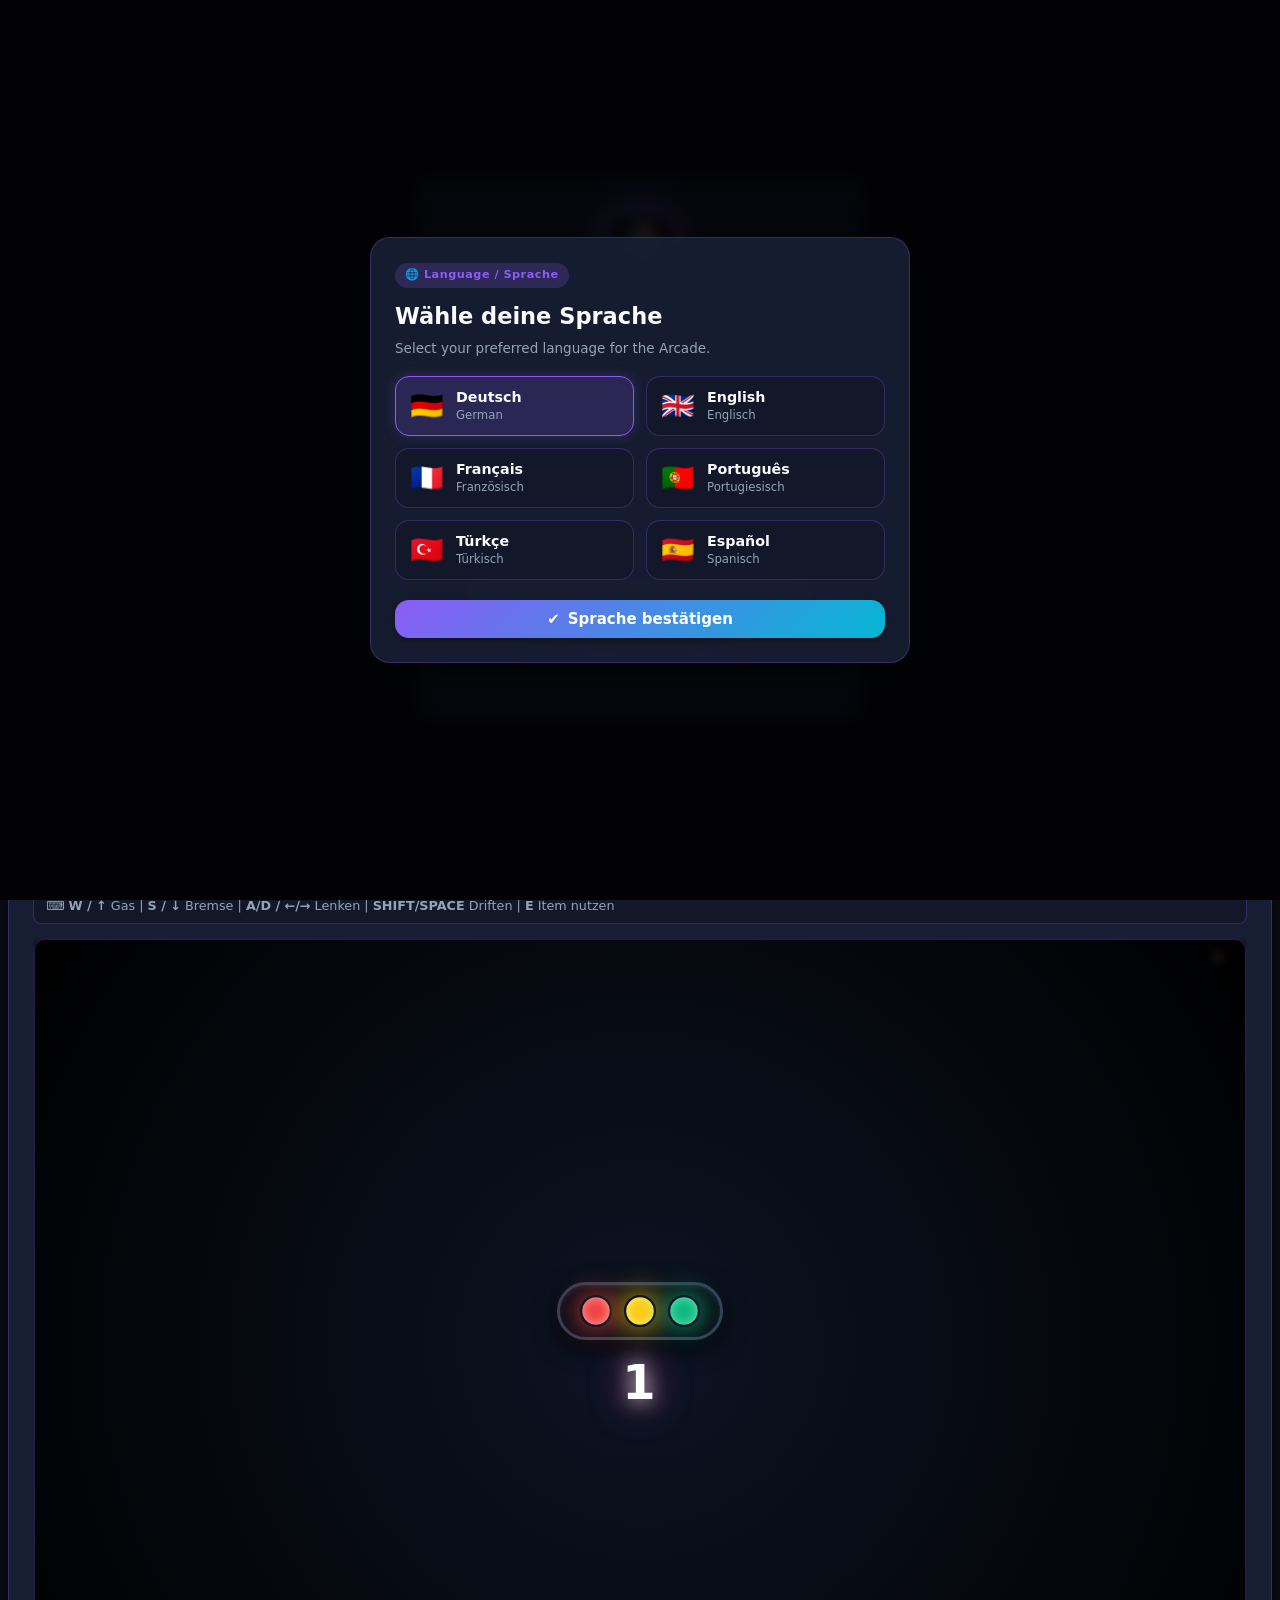
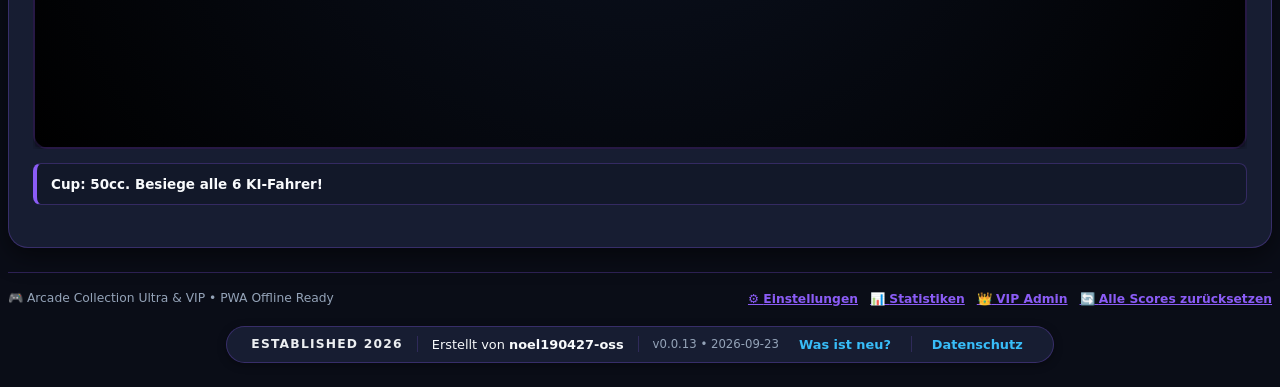
==== commit befc376c: "Release v0.0.51: Real Web-Push notifications for lock-screen / sleeping phones via APNs & FCM" ====
--- a/index.html
+++ b/index.html
@@ -274,17 +274,17 @@
 
       <!-- QUICK NAV BAR -->
       <div class="quick-nav-bar" style="display:flex; gap:8px; margin: 8px 12px 12px 12px; flex-wrap:wrap; justify-content:space-between;">
-        <button id="launcher-shop-btn" class="primary-button btn-small" data-i18n="nav_shop" style="flex:1; min-width:135px; background:linear-gradient(135deg, #f59e0b, #eab308); color:#000; font-weight:800; box-shadow: 0 4px 14px rgba(245, 158, 11, 0.35);">
-          <span>🛍️</span> Coin-Shop
+        <button id="launcher-shop-btn" class="primary-button btn-small" style="flex:1; min-width:135px; background:linear-gradient(135deg, #f59e0b, #eab308); color:#000; font-weight:800; box-shadow: 0 4px 14px rgba(245, 158, 11, 0.35);">
+          <span>🛍️</span> <span data-i18n="nav_shop">Coin-Shop</span>
         </button>
-        <button id="launcher-settings-btn" class="secondary-button btn-small" data-i18n="nav_settings" style="flex:1; min-width:135px; background:linear-gradient(135deg, #0284c7, #06b6d4); font-weight:800; color:#fff; box-shadow: 0 4px 14px rgba(6, 182, 212, 0.35);">
-          <span>⚙️</span> Einstellungen
+        <button id="launcher-settings-btn" class="secondary-button btn-small" style="flex:1; min-width:135px; background:linear-gradient(135deg, #0284c7, #06b6d4); font-weight:800; color:#fff; box-shadow: 0 4px 14px rgba(6, 182, 212, 0.35);">
+          <span>⚙️</span> <span data-i18n="nav_settings">Einstellungen</span>
         </button>
-        <button id="launcher-vip-btn" class="ghost-button btn-small" data-i18n="nav_vip" style="flex:1; min-width:135px; border:1.5px solid #facc15; color:#facc15; font-weight:800; background:rgba(250, 204, 21, 0.08); box-shadow: 0 4px 14px rgba(250, 204, 21, 0.2);">
-          <span>👑</span> VIP Admin
+        <button id="launcher-vip-btn" class="ghost-button btn-small" style="flex:1; min-width:135px; border:1.5px solid #facc15; color:#facc15; font-weight:800; background:rgba(250, 204, 21, 0.08); box-shadow: 0 4px 14px rgba(250, 204, 21, 0.2);">
+          <span>👑</span> <span data-i18n="nav_vip">VIP Admin</span>
         </button>
-        <button id="launcher-trophies-btn" class="secondary-button btn-small" data-i18n="nav_trophies" style="flex:1; min-width:135px; background:linear-gradient(135deg, #8b5cf6, #ec4899); font-weight:800; color:#fff; box-shadow: 0 4px 14px rgba(139, 92, 246, 0.35);">
-          <span>🏆</span> Trophäen
+        <button id="launcher-trophies-btn" class="secondary-button btn-small" style="flex:1; min-width:135px; background:linear-gradient(135deg, #8b5cf6, #ec4899); font-weight:800; color:#fff; box-shadow: 0 4px 14px rgba(139, 92, 246, 0.35);">
+          <span>🏆</span> <span data-i18n="nav_trophies">Trophäen</span>
         </button>
       </div>
 
@@ -762,10 +762,10 @@
         <div class="footer-content">
           <span>🎮 Arcade Collection Ultra & VIP • PWA Offline Ready</span>
           <div class="footer-links">
-            <button class="link-btn" id="footer-settings-btn" data-i18n="nav_settings">⚙️ Einstellungen</button>
-            <button class="link-btn" id="footer-stats-btn" data-i18n="nav_stats">📊 Statistiken</button>
-            <button class="link-btn vip-footer-trigger" id="footer-vip-btn">👑 VIP Admin</button>
-            <button class="link-btn" id="footer-reset-all" data-i18n="nav_reset_all">🔄 Alle Scores zurücksetzen</button>
+            <button class="link-btn" id="footer-settings-btn"><span>⚙️</span> <span data-i18n="nav_settings">Einstellungen</span></button>
+            <button class="link-btn" id="footer-stats-btn"><span>📊</span> <span data-i18n="nav_stats">Statistiken</span></button>
+            <button class="link-btn vip-footer-trigger" id="footer-vip-btn"><span>👑</span> <span data-i18n="nav_vip">VIP Admin</span></button>
+            <button class="link-btn" id="footer-reset-all"><span>🔄</span> <span data-i18n="nav_reset_all">Alle Scores zurücksetzen</span></button>
           </div>
         </div>
 
@@ -1235,7 +1235,7 @@
     <div id="settings-modal" class="modal-overlay hidden" aria-modal="true" role="dialog" aria-label="Einstellungen">
       <div class="modal-card">
         <div class="modal-header">
-          <h2 data-i18n="settings_title">⚙️ Einstellungen</h2>
+          <h2><span>⚙️</span> <span data-i18n="settings_title">Einstellungen</span></h2>
           <button class="close-modal-btn" id="close-settings-btn" aria-label="Schließen">✕</button>
         </div>
 
@@ -1479,7 +1479,7 @@
     <div id="trophies-modal" class="modal-overlay hidden" aria-modal="true" role="dialog" aria-label="Trophäen">
       <div class="modal-card">
         <div class="modal-header">
-          <h2 data-i18n="trophies_title">🏆 Arcade Errungenschaften</h2>
+          <h2><span>🏆</span> <span data-i18n="trophies_title">Arcade Errungenschaften</span></h2>
           <button class="close-modal-btn" id="close-trophies-btn" aria-label="Schließen">✕</button>
         </div>
         <p class="modal-subtext" data-i18n="trophies_subtitle">Schalte Trophäen frei, indem du in den Spielen Bestleistungen erzielst!</p>
@@ -1491,7 +1491,7 @@
     <div id="stats-modal" class="modal-overlay hidden" aria-modal="true" role="dialog" aria-label="Statistiken">
       <div class="modal-card">
         <div class="modal-header">
-          <h2 data-i18n="stats_title">📊 Spieler-Statistiken</h2>
+          <h2><span>📊</span> <span data-i18n="stats_title">Spieler-Statistiken</span></h2>
           <button class="close-modal-btn" id="close-stats-btn" aria-label="Schließen">✕</button>
         </div>
         <div class="stats-overview-grid" id="stats-overview-content"></div>
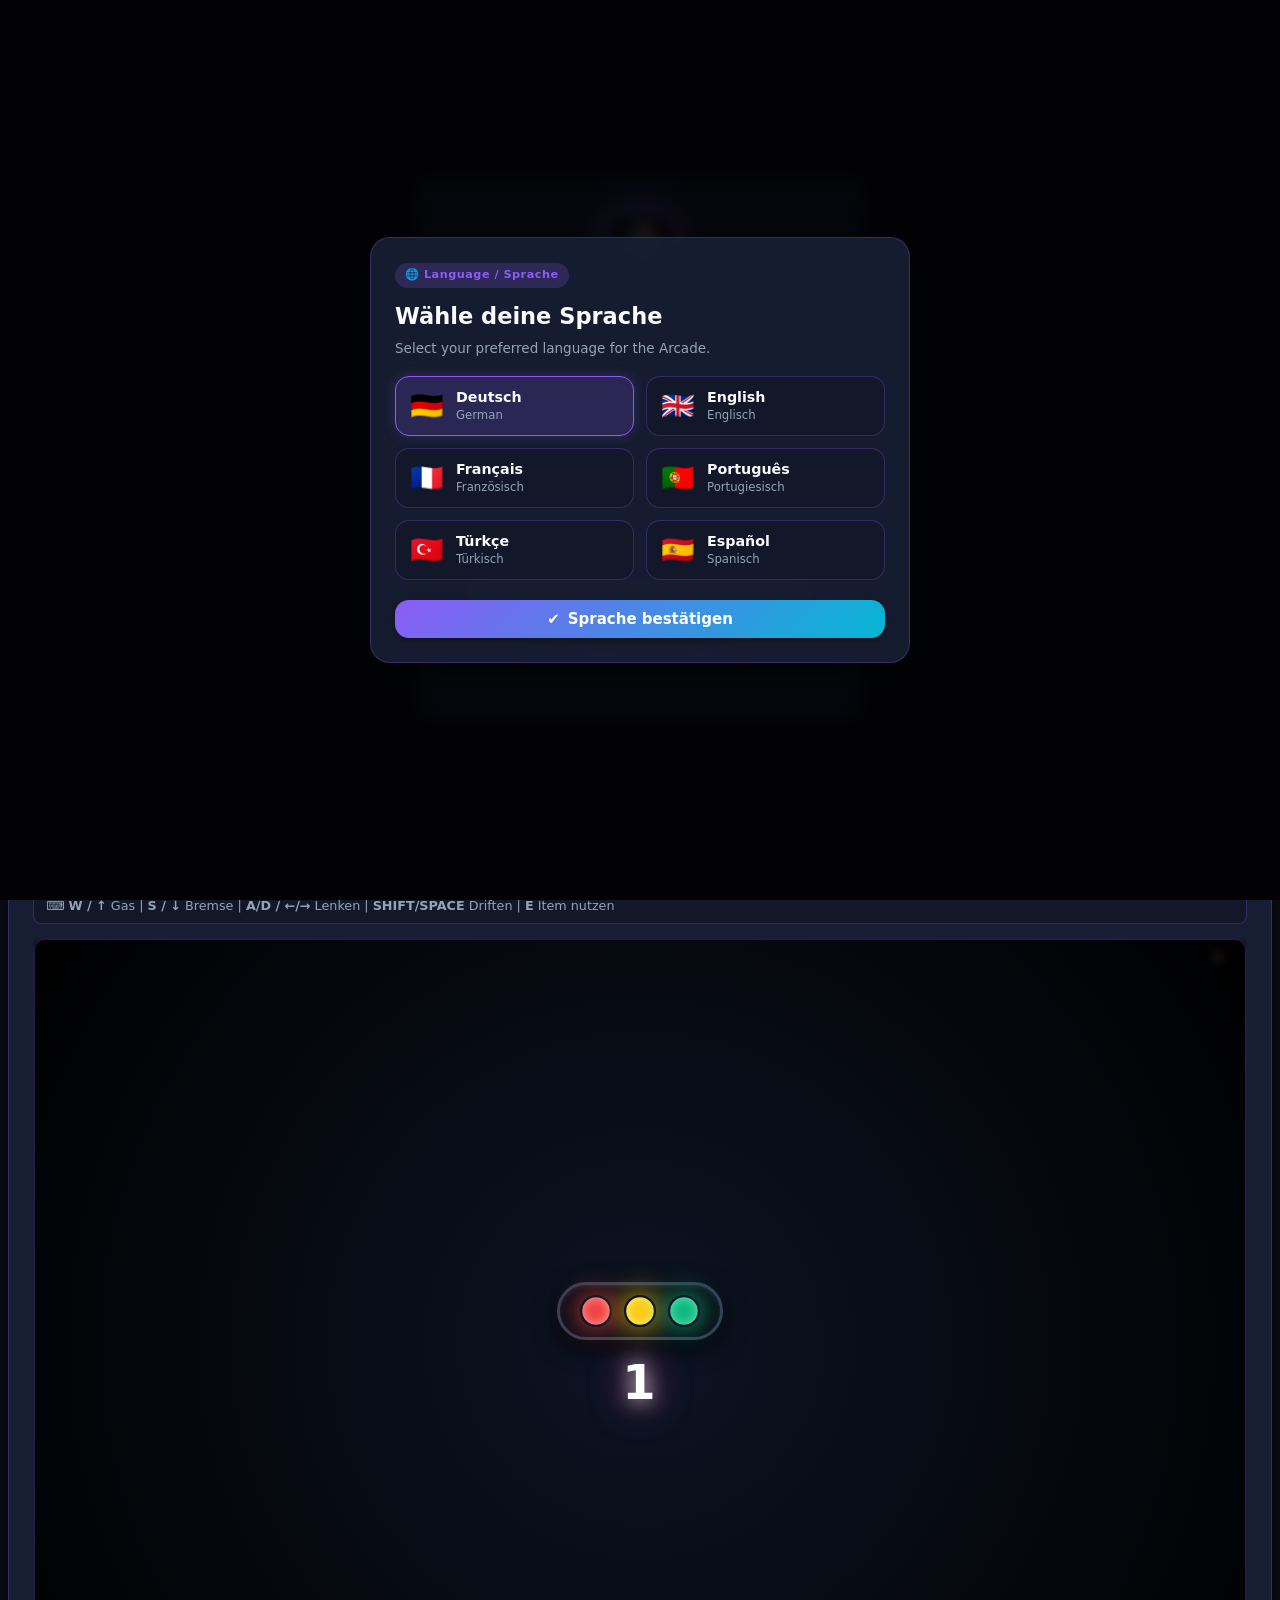
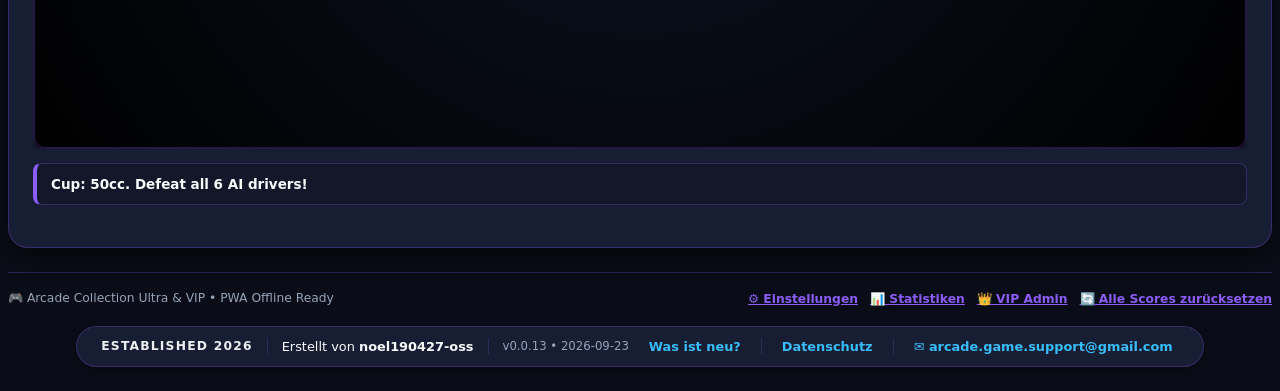
==== commit f8bdb40e: "Release v0.0.51: Real Web-Push notifications for lock-screen / sleeping phones via APNs & FCM" ====
--- a/index.html
+++ b/index.html
@@ -780,6 +780,8 @@
             <button class="bubble-link-btn" id="bubble-whats-new-btn" data-i18n="whats_new">Was ist neu?</button>
             <span class="bubble-divider" aria-hidden="true"></span>
             <button class="bubble-link-btn" id="bubble-privacy-btn" data-i18n="privacy">Datenschutz</button>
+            <span class="bubble-divider" aria-hidden="true"></span>
+            <a href="mailto:arcade.game.support@gmail.com" class="bubble-link-btn" style="color: #38bdf8; text-decoration: none;">✉️ arcade.game.support@gmail.com</a>
           </div>
         </div>
       </footer>
